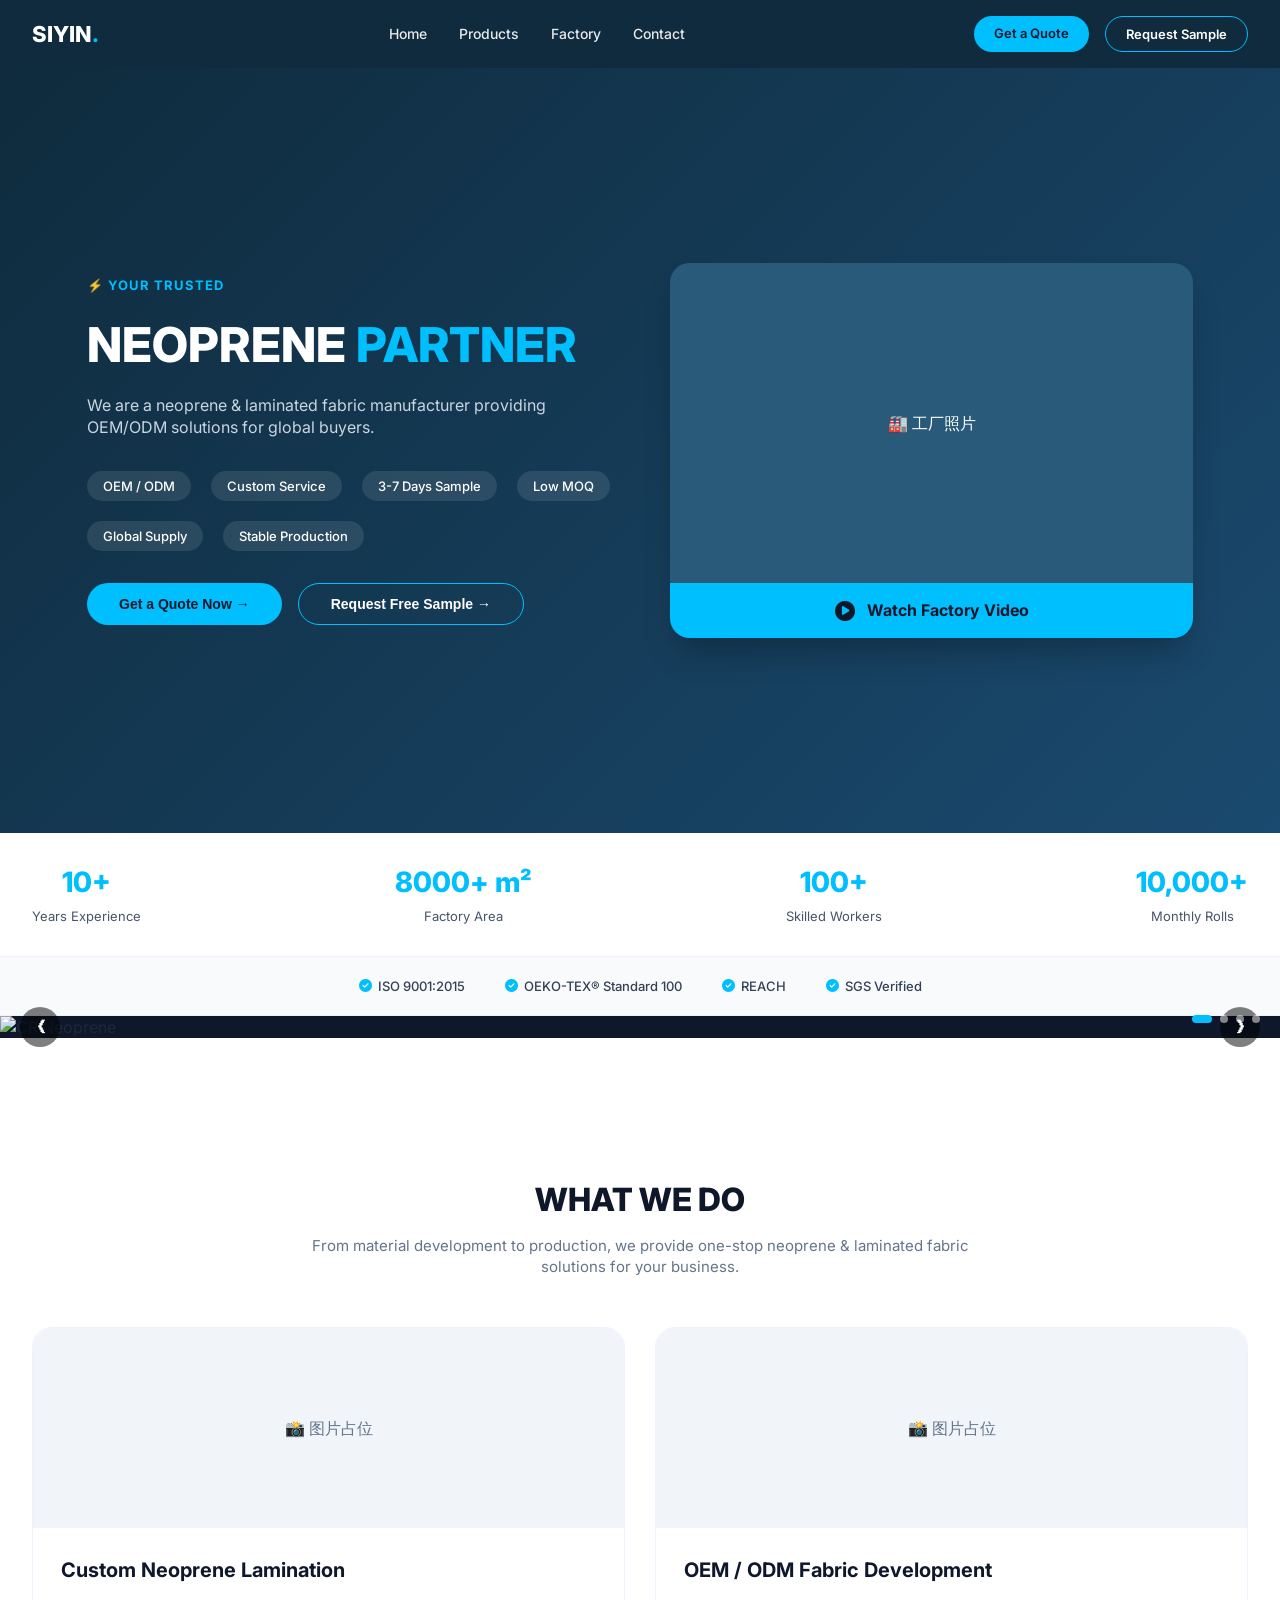
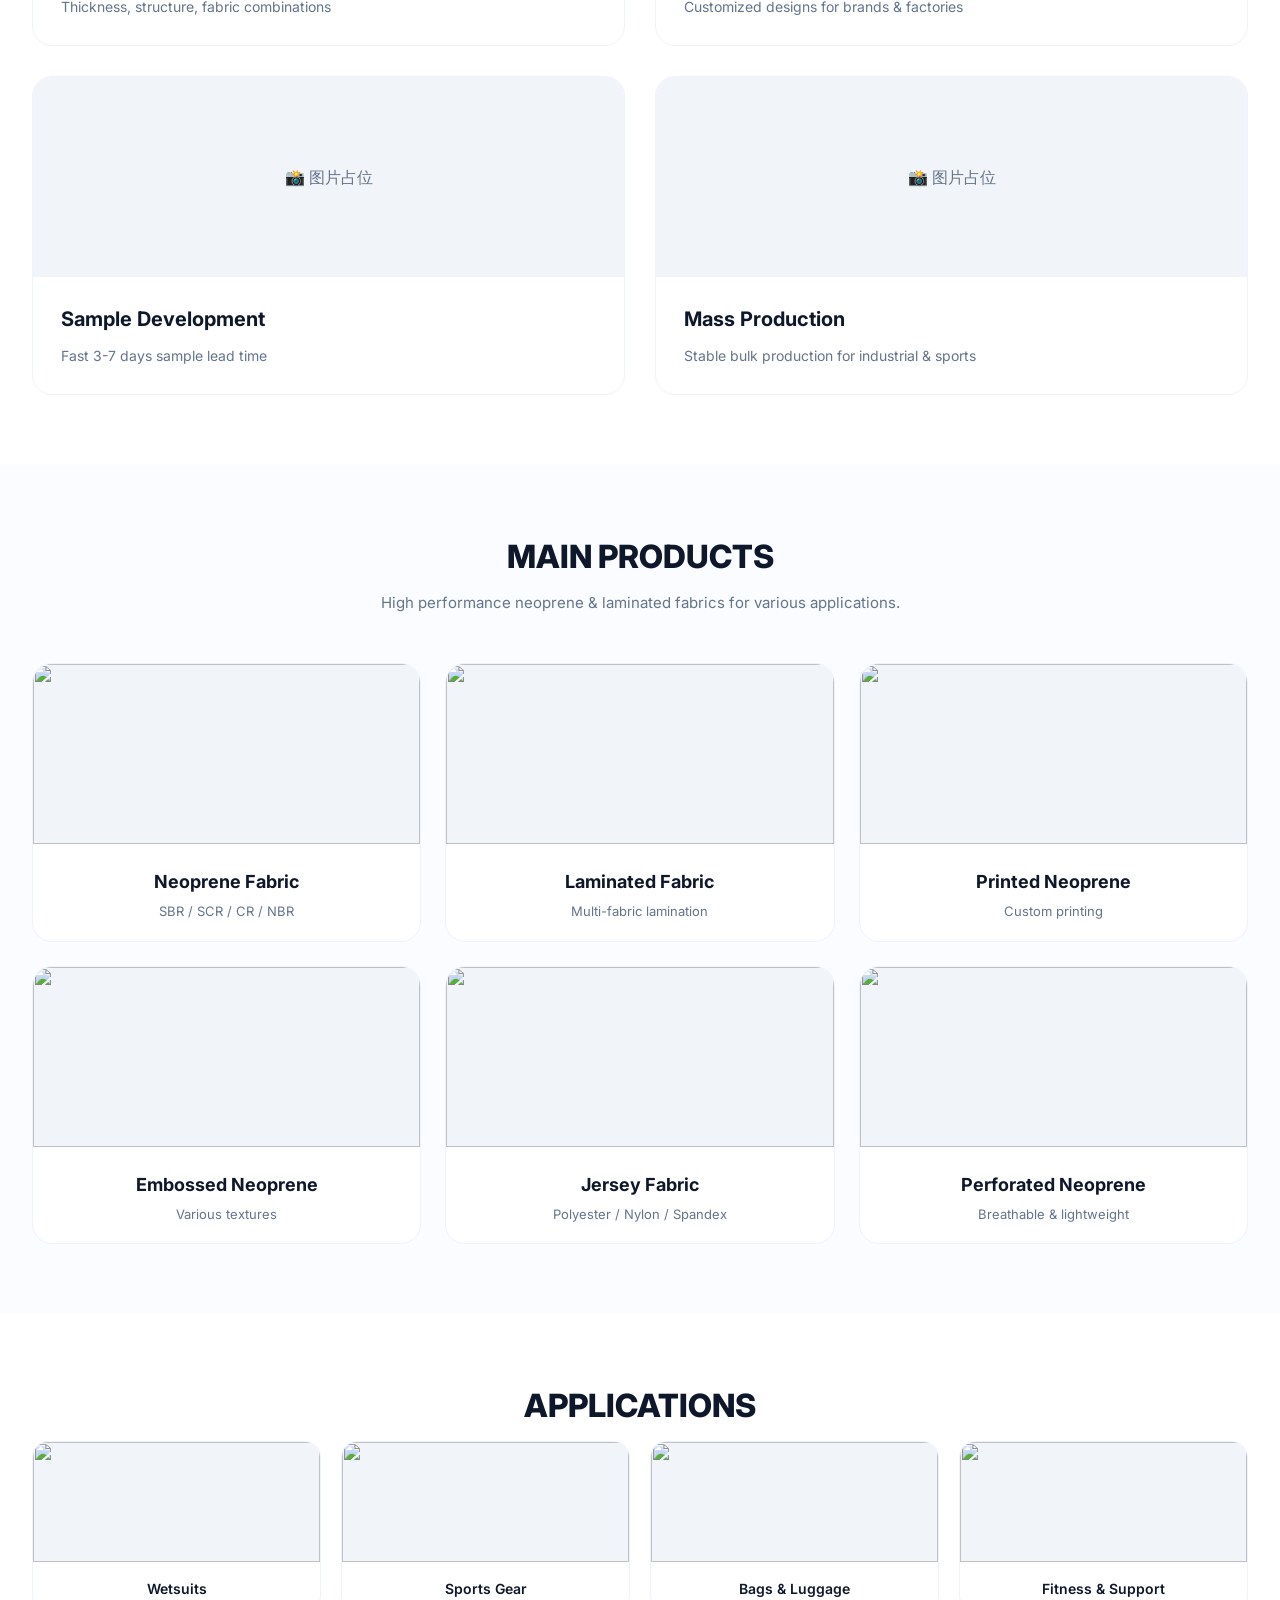
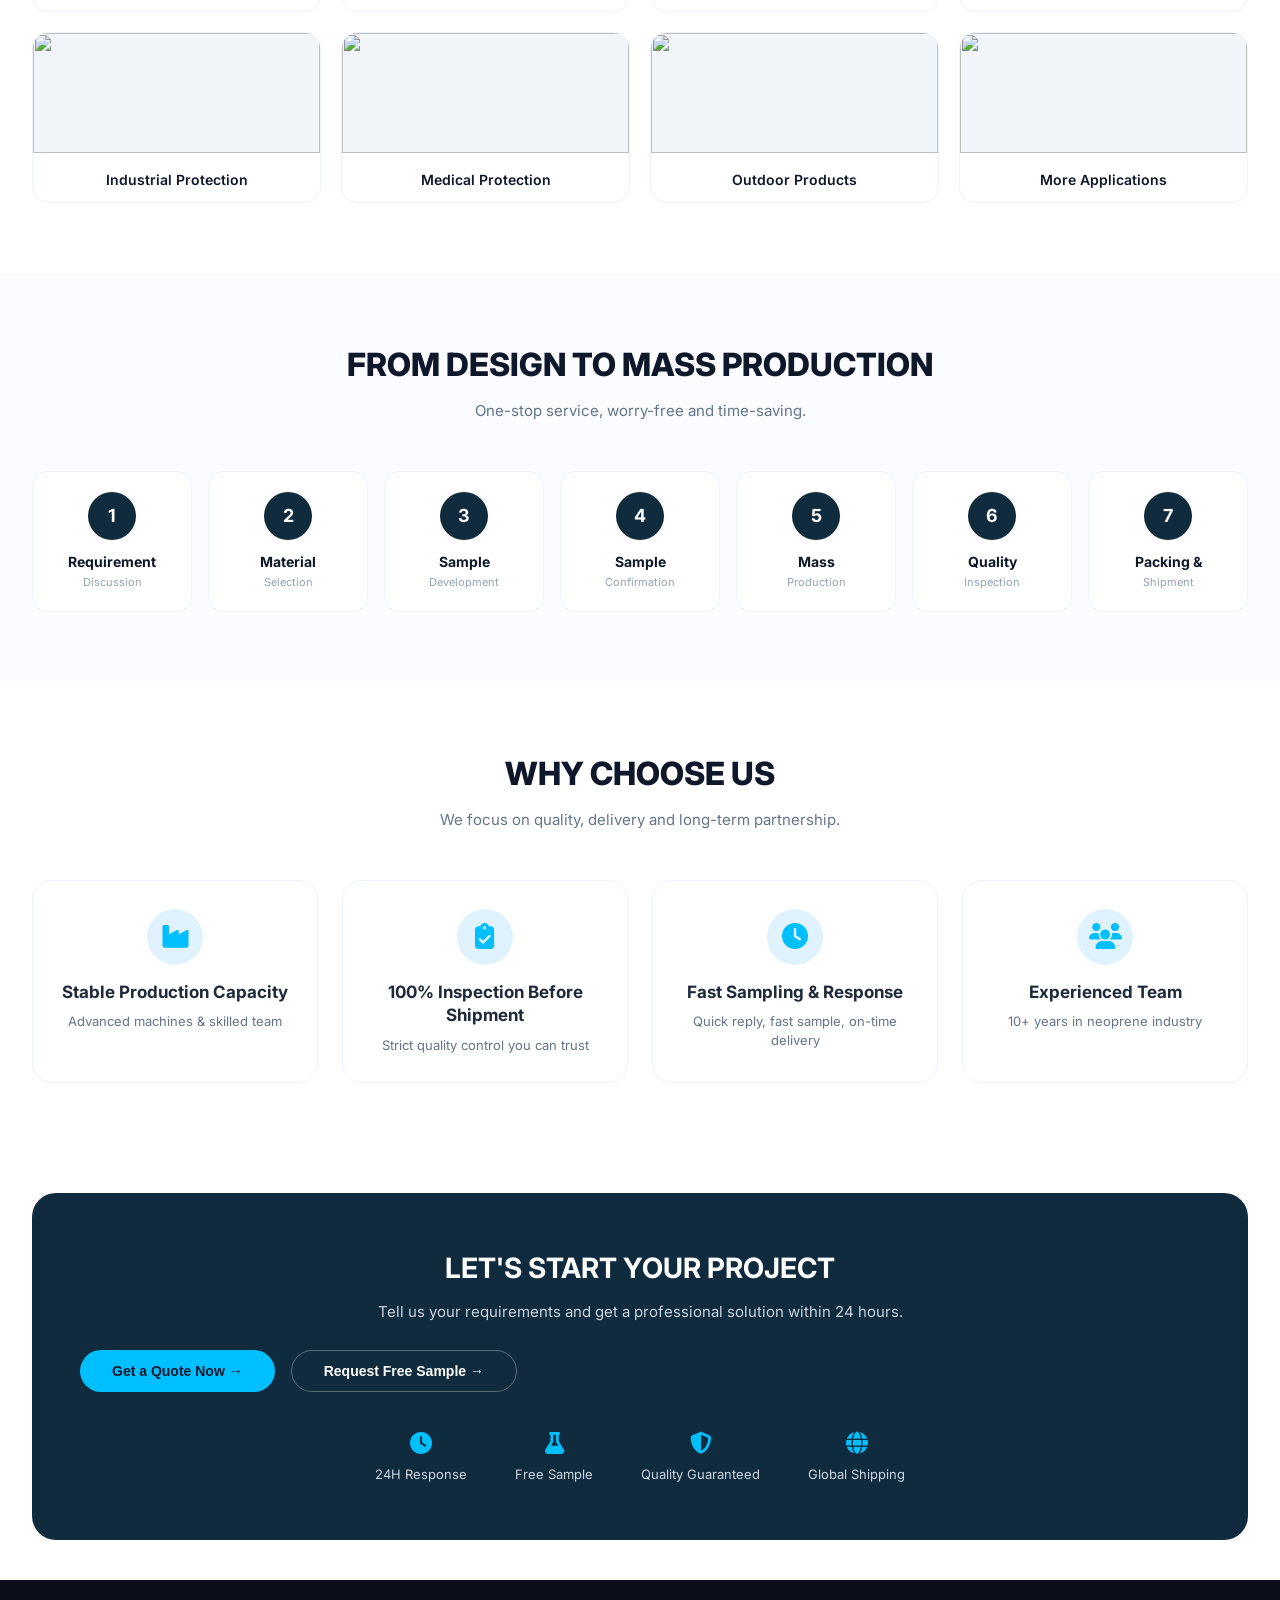
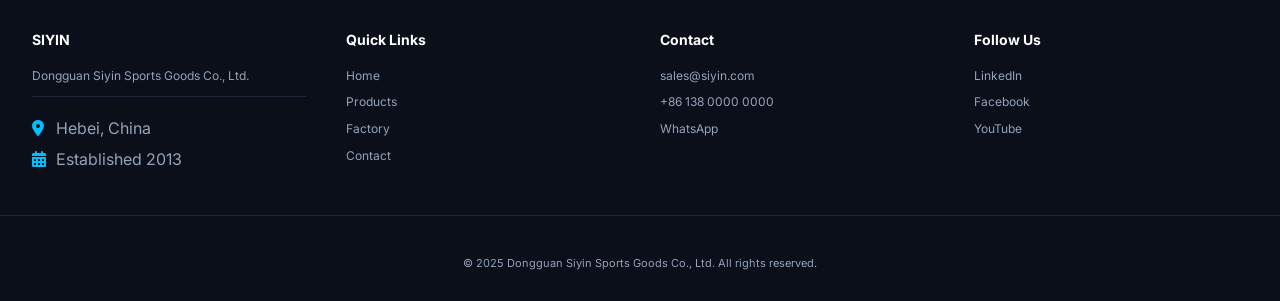
==== index.html @ e7774239 "Update hero section layout and implement carousel Refactor hero section and add carousel functionali" ====
<!DOCTYPE html>
<html lang="zh-CN">
<head>
<meta charset="UTF-8">
<meta name="viewport" content="width=device-width, initial-scale=1.0, user-scalable=yes">
<title>Siyin | Neoprene & Laminated Fabric Manufacturer</title>
<link href="https://fonts.googleapis.com/css2?family=Inter:wght@400;500;600;700;800&display=swap" rel="stylesheet">
<link rel="stylesheet" href="https://cdnjs.cloudflare.com/ajax/libs/font-awesome/6.5.1/css/all.min.css">
<style>
*{margin:0;padding:0;box-sizing:border-box}
body{font-family:'Inter',sans-serif;background:#ffffff;color:#1e293b;line-height:1.4}
.container{max-width:1280px;margin:0 auto;padding:0 32px}

/* 导航栏 */
.nav{background:#0f2b3d;padding:16px 0;position:sticky;top:0;z-index:100}
.nav .container{display:flex;justify-content:space-between;align-items:center;flex-wrap:wrap}
.nav .logo{font-size:22px;font-weight:800;color:#fff}
.nav .logo span{color:#00bfff}
.nav-links{display:flex;gap:32px}
.nav-links a{color:#fff;text-decoration:none;font-size:14px;font-weight:500;opacity:0.9}
.nav-links a:hover{opacity:1;color:#00bfff}
.nav-buttons{display:flex;gap:16px}
.nav-quote,.nav-sample{font-size:13px;font-weight:600;text-decoration:none;padding:8px 20px;border-radius:30px}
.nav-quote{background:#00bfff;color:#0f172a}
.nav-sample{border:1px solid #00bfff;color:#fff}

/* HERO */
.hero{background:linear-gradient(135deg,#0f2b3d 0%,#1a4a6f 100%);padding:80px 0;min-height:85vh;display:flex;align-items:center}
.hero .hero-container{display:flex;justify-content:space-between;align-items:center;gap:60px;flex-wrap:wrap}
.hero-left{flex:1}
.hero-right{flex:1}
.hero-badge{font-size:13px;font-weight:700;color:#00bfff;letter-spacing:1px;margin-bottom:16px}
.hero-left h1{font-size:48px;font-weight:800;color:#fff;margin-bottom:16px}
.hero-left h1 span{color:#00bfff}
.hero-desc{font-size:16px;color:#cbd5e1;margin-bottom:32px}
.hero-tags{display:flex;gap:20px;flex-wrap:wrap;margin-bottom:32px}
.hero-tag{background:rgba(255,255,255,0.1);padding:6px 16px;border-radius:30px;font-size:13px;font-weight:500;color:#fff}
.btn-group{display:flex;gap:16px}
.btn{padding:12px 32px;border-radius:40px;font-weight:700;font-size:14px;cursor:pointer;border:none}
.btn-primary{background:#00bfff;color:#0f172a}
.btn-outline{background:transparent;border:1px solid #00bfff;color:#fff}

/* 工厂照片卡片 */
.factory-card{background:#1e4a6f;border-radius:20px;overflow:hidden;box-shadow:0 20px 35px -10px rgba(0,0,0,0.3)}
.factory-img{width:100%;height:320px;object-fit:cover;background:#2a5a7a;display:flex;align-items:center;justify-content:center;color:#fff}
.video-btn{display:flex;align-items:center;justify-content:center;gap:12px;padding:16px;background:#00bfff;color:#0f172a;text-decoration:none;font-weight:700;transition:all 0.3s}
.video-btn:hover{background:#0099cc}
.video-btn i{font-size:20px}

/* 统计数据 */
.stats-bar{background:#fff;padding:30px 0;border-bottom:1px solid #eef2ff}
.stats-grid{display:flex;justify-content:space-between;gap:30px;flex-wrap:wrap;text-align:center}
.stat-number{font-size:28px;font-weight:800;color:#00bfff}
.stat-label{font-size:13px;color:#475569;margin-top:5px}

/* 认证栏 */
.cert-bar{background:#f8fafc;padding:20px 0;border-bottom:1px solid #eef2ff}
.cert-grid{display:flex;justify-content:center;gap:40px;flex-wrap:wrap}
.cert-item{display:flex;align-items:center;gap:6px;font-size:13px;font-weight:500;color:#334155}
.cert-item i{color:#00bfff}

/* 产品轮播 */
.carousel-section{padding:0 0 70px 0}
.carousel-wrapper{position:relative;max-width:100%;margin:0 auto;background:#0f172a}
.carousel-container{overflow-x:auto;scroll-snap-type:x mandatory;display:flex;gap:0;scroll-behavior:smooth}
.carousel-container::-webkit-scrollbar{display:none}
.carousel-slide{flex:0 0 100%;scroll-snap-align:start;position:relative}
.carousel-slide img{width:100%;height:500px;object-fit:cover}
.carousel-prev,.carousel-next{position:absolute;top:50%;transform:translateY(-50%);background:rgba(0,0,0,0.5);color:white;border:none;width:40px;height:40px;border-radius:50%;cursor:pointer;font-size:18px;transition:all 0.3s;z-index:10}
.carousel-prev{left:20px}
.carousel-next{right:20px}
.carousel-prev:hover,.carousel-next:hover{background:#00bfff;color:#0f172a}
.carousel-dots{position:absolute;bottom:15px;right:20px;display:flex;gap:8px;z-index:10}
.dot{width:8px;height:8px;border-radius:50%;background:rgba(255,255,255,0.5);cursor:pointer}
.dot.active{background:#00bfff;width:20px;border-radius:10px}

/* 通用 */
.section{padding:70px 0}
.section-title{font-size:32px;font-weight:800;text-align:center;color:#0f172a;margin-bottom:12px}
.section-subtitle{text-align:center;color:#64748b;font-size:15px;max-width:700px;margin:0 auto 50px}

/* WHAT WE DO */
.what-grid{display:grid;grid-template-columns:repeat(2,1fr);gap:30px}
.what-card{background:#ffffff;border-radius:20px;border:1px solid #eef2ff;overflow:hidden;transition:all 0.3s}
.what-card:hover{transform:translateY(-4px);border-color:#00bfff}
.what-img{width:100%;height:200px;object-fit:cover;background:#f1f5f9;display:flex;align-items:center;justify-content:center;color:#64748b}
.what-content{padding:28px}
.what-card h3{font-size:20px;font-weight:700;margin-bottom:12px;color:#0f172a}
.what-card p{font-size:14px;color:#64748b;line-height:1.5}

/* MAIN PRODUCTS */
.products-grid{display:grid;grid-template-columns:repeat(3,1fr);gap:24px}
.product-card{background:#ffffff;border-radius:20px;border:1px solid #eef2ff;overflow:hidden;transition:all 0.3s}
.product-card:hover{transform:translateY(-4px);border-color:#00bfff}
.product-card img{width:100%;height:180px;object-fit:cover;background:#f1f5f9}
.product-info{padding:20px;text-align:center}
.product-info h4{font-size:18px;font-weight:700;margin-bottom:8px;color:#0f172a}
.product-info p{font-size:13px;color:#64748b}

/* APPLICATIONS */
.apps-grid{display:grid;grid-template-columns:repeat(4,1fr);gap:20px}
.app-card{background:#ffffff;border-radius:16px;border:1px solid #eef2ff;overflow:hidden;text-align:center;transition:all 0.3s}
.app-card:hover{transform:translateY(-4px);border-color:#00bfff}
.app-card img{width:100%;height:120px;object-fit:cover;background:#f1f5f9}
.app-card h4{font-size:14px;font-weight:600;padding:12px;color:#0f172a}

/* 生产流程 */
.process-steps{display:flex;justify-content:space-between;gap:16px;flex-wrap:wrap}
.process-step{flex:1;text-align:center;min-width:100px;background:#ffffff;padding:20px 12px;border-radius:16px;border:1px solid #eef2ff}
.step-number{width:48px;height:48px;background:#0f2b3d;color:white;border-radius:50%;display:flex;align-items:center;justify-content:center;font-weight:700;font-size:18px;margin:0 auto 12px}
.process-step:hover .step-number{background:#00bfff}
.process-step h4{font-size:14px;font-weight:700;color:#0f172a;margin-bottom:4px}
.process-step p{font-size:11px;color:#94a3b8}

/* Why Choose Us */
.why-grid{display:grid;grid-template-columns:repeat(4,1fr);gap:24px}
.why-card{background:#ffffff;border-radius:20px;border:1px solid #eef2ff;padding:28px 20px;text-align:center;transition:all 0.3s}
.why-card:hover{transform:translateY(-4px);border-color:#00bfff}
.why-icon{width:56px;height:56px;background:#e0f2fe;border-radius:50%;display:flex;align-items:center;justify-content:center;margin:0 auto 16px}
.why-icon i{font-size:26px;color:#00bfff}
.why-card h3{font-size:17px;font-weight:700;margin-bottom:8px}
.why-card p{font-size:13px;color:#64748b}

/* CTA */
.cta-box{background:#0f2b3d;color:white;padding:56px 48px;text-align:center;border-radius:24px;margin:40px auto}
.cta-box h2{font-size:28px;font-weight:700;margin-bottom:12px}
.cta-box p{color:#cbd5e1;font-size:15px;margin-bottom:28px}
.cta-features{display:flex;justify-content:center;gap:48px;flex-wrap:wrap;margin-top:40px}
.cta-feature{text-align:center}
.cta-feature i{font-size:22px;color:#00bfff;margin-bottom:8px;display:block}
.cta-feature span{font-size:13px;color:#cbd5e1}

/* Footer */
.footer{background:#0a0f1a;color:#94a3b8;padding:50px 0 30px;margin-top:40px}
.footer-grid{display:grid;grid-template-columns:repeat(4,1fr);gap:40px}
.footer-col h4{color:white;font-size:14px;font-weight:700;margin-bottom:18px}
.footer-col p,.footer-col a{display:block;color:#94a3b8;text-decoration:none;font-size:12px;margin-bottom:10px}
.footer-col a:hover{color:#00bfff}
.footer-info{margin-top:12px;padding-top:12px;border-top:1px solid #1e293b}
.footer-info div{margin-top:8px}
.footer-info i{color:#00bfff;width:20px}
.footer-bottom{text-align:center;padding-top:40px;margin-top:40px;border-top:1px solid #1e293b;font-size:11px}

@media(max-width:1024px){
.hero .hero-container{flex-direction:column;text-align:center}
.hero-left{text-align:center}
.hero-tags{justify-content:center}
.btn-group{justify-content:center}
.what-grid{grid-template-columns:1fr}
.products-grid,.apps-grid,.why-grid{grid-template-columns:repeat(2,1fr)}
.carousel-slide img{height:350px}
}
@media(max-width:768px){
.nav .container{flex-direction:column;gap:12px}
.nav-links{flex-wrap:wrap;justify-content:center;gap:20px}
.hero-left h1{font-size:32px}
.products-grid,.apps-grid,.why-grid{grid-template-columns:1fr}
.stats-grid{flex-direction:column;align-items:center;gap:20px}
.hero-tags{flex-direction:column;align-items:center}
.btn-group{flex-direction:column;align-items:center}
.process-steps{flex-direction:column;align-items:center}
.carousel-slide img{height:250px}
.cta-box{padding:35px 20px}
.cta-box h2{font-size:24px}
.footer-grid{grid-template-columns:1fr;text-align:center}
}
</style>
</head>
<body>

<!-- 导航栏 -->
<div class="nav"><div class="container">
    <div class="logo">SIYIN<span>.</span></div>
    <div class="nav-links">
        <a href="index.html">Home</a>
        <a href="products.html">Products</a>
        <a href="factory.html">Factory</a>
        <a href="contact.html">Contact</a>
    </div>
    <div class="nav-buttons">
        <a href="contact.html" class="nav-quote">Get a Quote</a>
        <a href="contact.html" class="nav-sample">Request Sample</a>
    </div>
</div></div>

<!-- HERO -->
<div class="hero"><div class="container hero-container">
    <div class="hero-left">
        <div class="hero-badge">⚡ YOUR TRUSTED</div>
        <h1>NEOPRENE <span>PARTNER</span></h1>
        <p class="hero-desc">We are a neoprene & laminated fabric manufacturer providing OEM/ODM solutions for global buyers.</p>
        <div class="hero-tags">
            <span class="hero-tag">OEM / ODM</span>
            <span class="hero-tag">Custom Service</span>
            <span class="hero-tag">3-7 Days Sample</span>
            <span class="hero-tag">Low MOQ</span>
            <span class="hero-tag">Global Supply</span>
            <span class="hero-tag">Stable Production</span>
        </div>
        <div class="btn-group">
            <button class="btn btn-primary" onclick="location.href='contact.html'">Get a Quote Now →</button>
            <button class="btn btn-outline" onclick="location.href='contact.html'">Request Free Sample →</button>
        </div>
    </div>
    <div class="hero-right">
        <div class="factory-card">
            <div class="factory-img" style="display:flex;align-items:center;justify-content:center;">🏭 工厂照片</div>
            <a href="#" class="video-btn" onclick="alert('播放工厂视频 - 请替换为您的视频链接'); return false;">
                <i class="fas fa-play-circle"></i> Watch Factory Video
            </a>
        </div>
    </div>
</div></div>

<!-- 统计数据 -->
<div class="stats-bar"><div class="container stats-grid">
    <div><div class="stat-number">10+</div><div class="stat-label">Years Experience</div></div>
    <div><div class="stat-number">8000+ m²</div><div class="stat-label">Factory Area</div></div>
    <div><div class="stat-number">100+</div><div class="stat-label">Skilled Workers</div></div>
    <div><div class="stat-number">10,000+</div><div class="stat-label">Monthly Rolls</div></div>
</div></div>

<!-- 认证栏 -->
<div class="cert-bar"><div class="container cert-grid">
    <div class="cert-item"><i class="fas fa-check-circle"></i> ISO 9001:2015</div>
    <div class="cert-item"><i class="fas fa-check-circle"></i> OEKO-TEX® Standard 100</div>
    <div class="cert-item"><i class="fas fa-check-circle"></i> REACH</div>
    <div class="cert-item"><i class="fas fa-check-circle"></i> SGS Verified</div>
</div></div>

<!-- 产品轮播 -->
<div class="carousel-section">
    <div class="carousel-wrapper">
        <button class="carousel-prev" id="carouselPrev">❮</button>
        <div class="carousel-container" id="carouselContainer">
            <div class="carousel-slide"><img src="https://placehold.co/1600x500/1e4a6f/white?text=CR+Neoprene+Sheet" alt="CR Neoprene"></div>
            <div class="carousel-slide"><img src="https://placehold.co/1600x500/2a5a7a/white?text=Laminated+Fabric" alt="Laminated Fabric"></div>
            <div class="carousel-slide"><img src="https://placehold.co/1600x500/1e4a6f/white?text=Embossed+Neoprene" alt="Embossed Neoprene"></div>
            <div class="carousel-slide"><img src="https://placehold.co/1600x500/2a5a7a/white?text=Printed+Neoprene" alt="Printed Neoprene"></div>
        </div>
        <button class="carousel-next" id="carouselNext">❯</button>
        <div class="carousel-dots" id="carouselDots"></div>
    </div>
</div>

<!-- WHAT WE DO -->
<div class="section"><div class="container">
    <h2 class="section-title">WHAT WE DO</h2>
    <p class="section-subtitle">From material development to production, we provide one-stop neoprene & laminated fabric solutions for your business.</p>
    <div class="what-grid">
        <div class="what-card"><div class="what-img" style="display:flex;align-items:center;justify-content:center;">📸 图片占位</div><div class="what-content"><h3>Custom Neoprene Lamination</h3><p>Thickness, structure, fabric combinations</p></div></div>
        <div class="what-card"><div class="what-img" style="display:flex;align-items:center;justify-content:center;">📸 图片占位</div><div class="what-content"><h3>OEM / ODM Fabric Development</h3><p>Customized designs for brands & factories</p></div></div>
        <div class="what-card"><div class="what-img" style="display:flex;align-items:center;justify-content:center;">📸 图片占位</div><div class="what-content"><h3>Sample Development</h3><p>Fast 3-7 days sample lead time</p></div></div>
        <div class="what-card"><div class="what-img" style="display:flex;align-items:center;justify-content:center;">📸 图片占位</div><div class="what-content"><h3>Mass Production</h3><p>Stable bulk production for industrial & sports</p></div></div>
    </div>
</div></div>

<!-- MAIN PRODUCTS -->
<div class="section" style="background:#fafcff"><div class="container">
    <h2 class="section-title">MAIN PRODUCTS</h2>
    <p class="section-subtitle">High performance neoprene & laminated fabrics for various applications.</p>
    <div class="products-grid">
        <div class="product-card"><img src="https://placehold.co/400x180/0f2b3d/white?text=Neoprene+Fabric"><div class="product-info"><h4>Neoprene Fabric</h4><p>SBR / SCR / CR / NBR</p></div></div>
        <div class="product-card"><img src="https://placehold.co/400x180/0f2b3d/white?text=Laminated+Fabric"><div class="product-info"><h4>Laminated Fabric</h4><p>Multi-fabric lamination</p></div></div>
        <div class="product-card"><img src="https://placehold.co/400x180/0f2b3d/white?text=Printed+Neoprene"><div class="product-info"><h4>Printed Neoprene</h4><p>Custom printing</p></div></div>
        <div class="product-card"><img src="https://placehold.co/400x180/0f2b3d/white?text=Embossed+Neoprene"><div class="product-info"><h4>Embossed Neoprene</h4><p>Various textures</p></div></div>
        <div class="product-card"><img src="https://placehold.co/400x180/0f2b3d/white?text=Jersey+Fabric"><div class="product-info"><h4>Jersey Fabric</h4><p>Polyester / Nylon / Spandex</p></div></div>
        <div class="product-card"><img src="https://placehold.co/400x180/0f2b3d/white?text=Perforated+Neoprene"><div class="product-info"><h4>Perforated Neoprene</h4><p>Breathable & lightweight</p></div></div>
    </div>
</div></div>

<!-- APPLICATIONS -->
<div class="section"><div class="container">
    <h2 class="section-title">APPLICATIONS</h2>
    <div class="apps-grid">
        <div class="app-card"><img src="https://placehold.co/200x120/0f2b3d/white?text=Wetsuits"><h4>Wetsuits</h4></div>
        <div class="app-card"><img src="https://placehold.co/200x120/0f2b3d/white?text=Sports+Gear"><h4>Sports Gear</h4></div>
        <div class="app-card"><img src="https://placehold.co/200x120/0f2b3d/white?text=Bags"><h4>Bags & Luggage</h4></div>
        <div class="app-card"><img src="https://placehold.co/200x120/0f2b3d/white?text=Fitness"><h4>Fitness & Support</h4></div>
        <div class="app-card"><img src="https://placehold.co/200x120/0f2b3d/white?text=Industrial"><h4>Industrial Protection</h4></div>
        <div class="app-card"><img src="https://placehold.co/200x120/0f2b3d/white?text=Medical"><h4>Medical Protection</h4></div>
        <div class="app-card"><img src="https://placehold.co/200x120/0f2b3d/white?text=Outdoor"><h4>Outdoor Products</h4></div>
        <div class="app-card"><img src="https://placehold.co/200x120/0f2b3d/white?text=More"><h4>More Applications</h4></div>
    </div>
</div></div>

<!-- FROM DESIGN TO MASS PRODUCTION -->
<div class="section" style="background:#fafcff"><div class="container">
    <h2 class="section-title">FROM DESIGN TO MASS PRODUCTION</h2>
    <p class="section-subtitle">One-stop service, worry-free and time-saving.</p>
    <div class="process-steps">
        <div class="process-step"><div class="step-number">1</div><h4>Requirement</h4><p>Discussion</p></div>
        <div class="process-step"><div class="step-number">2</div><h4>Material</h4><p>Selection</p></div>
        <div class="process-step"><div class="step-number">3</div><h4>Sample</h4><p>Development</p></div>
        <div class="process-step"><div class="step-number">4</div><h4>Sample</h4><p>Confirmation</p></div>
        <div class="process-step"><div class="step-number">5</div><h4>Mass</h4><p>Production</p></div>
        <div class="process-step"><div class="step-number">6</div><h4>Quality</h4><p>Inspection</p></div>
        <div class="process-step"><div class="step-number">7</div><h4>Packing &</h4><p>Shipment</p></div>
    </div>
</div></div>

<!-- WHY CHOOSE US -->
<div class="section"><div class="container">
    <h2 class="section-title">WHY CHOOSE US</h2>
    <p class="section-subtitle">We focus on quality, delivery and long-term partnership.</p>
    <div class="why-grid">
        <div class="why-card"><div class="why-icon"><i class="fas fa-industry"></i></div><h3>Stable Production Capacity</h3><p>Advanced machines & skilled team</p></div>
        <div class="why-card"><div class="why-icon"><i class="fas fa-clipboard-check"></i></div><h3>100% Inspection Before Shipment</h3><p>Strict quality control you can trust</p></div>
        <div class="why-card"><div class="why-icon"><i class="fas fa-clock"></i></div><h3>Fast Sampling & Response</h3><p>Quick reply, fast sample, on-time delivery</p></div>
        <div class="why-card"><div class="why-icon"><i class="fas fa-users"></i></div><h3>Experienced Team</h3><p>10+ years in neoprene industry</p></div>
    </div>
</div></div>

<!-- CTA -->
<div class="container"><div class="cta-box">
    <h2>LET'S START YOUR PROJECT</h2>
    <p>Tell us your requirements and get a professional solution within 24 hours.</p>
    <div class="btn-group">
        <button class="btn btn-primary" onclick="location.href='contact.html'">Get a Quote Now →</button>
        <button class="btn btn-outline" style="border-color:rgba(255,255,255,0.3);color:#fff" onclick="location.href='contact.html'">Request Free Sample →</button>
    </div>
    <div class="cta-features">
        <div class="cta-feature"><i class="fas fa-clock"></i><span>24H Response</span></div>
        <div class="cta-feature"><i class="fas fa-flask"></i><span>Free Sample</span></div>
        <div class="cta-feature"><i class="fas fa-shield-alt"></i><span>Quality Guaranteed</span></div>
        <div class="cta-feature"><i class="fas fa-globe"></i><span>Global Shipping</span></div>
    </div>
</div></div>

<!-- FOOTER -->
<footer class="footer"><div class="container footer-grid">
    <div class="footer-col"><h4>SIYIN</h4><p>Dongguan Siyin Sports Goods Co., Ltd.</p><div class="footer-info"><div><i class="fas fa-map-marker-alt"></i> Hebei, China</div><div><i class="fas fa-calendar-alt"></i> Established 2013</div></div></div>
    <div class="footer-col"><h4>Quick Links</h4><a href="index.html">Home</a><a href="products.html">Products</a><a href="factory.html">Factory</a><a href="contact.html">Contact</a></div>
    <div class="footer-col"><h4>Contact</h4><a href="mailto:sales@siyin.com">sales@siyin.com</a><a href="tel:+8613800000000">+86 138 0000 0000</a><a href="#">WhatsApp</a></div>
    <div class="footer-col"><h4>Follow Us</h4><a href="#">LinkedIn</a><a href="#">Facebook</a><a href="#">YouTube</a></div>
</div>
<div class="footer-bottom"><div class="container"><p>© 2025 Dongguan Siyin Sports Goods Co., Ltd. All rights reserved.</p></div></div>
</footer>

<script>
// 轮播功能
let currentSlide = 0;
const container = document.getElementById("carouselContainer");
const slides = container ? container.children : [];
const totalSlides = slides.length;
const dotsContainer = document.getElementById("carouselDots");

function updateDots() {
    if (!dotsContainer) return;
    dotsContainer.innerHTML = '';
    for (let i = 0; i < totalSlides; i++) {
        const dot = document.createElement('div');
        dot.className = 'dot' + (i === currentSlide ? ' active' : '');
        dot.onclick = () => {
            currentSlide = i;
            updateCarousel();
        };
        dotsContainer.appendChild(dot);
    }
}

function updateCarousel() {
    if (!container) return;
    container.scrollTo({ left: currentSlide * container.clientWidth, behavior: 'smooth' });
    document.querySelectorAll('.dot').forEach((dot, idx) => {
        dot.classList.toggle('active', idx === currentSlide);
    });
}

if (container) {
    container.addEventListener('scroll', () => {
        const newIndex = Math.round(container.scrollLeft / container.clientWidth);
        if (newIndex !== currentSlide && !isNaN(newIndex)) {
            currentSlide = newIndex;
            document.querySelectorAll('.dot').forEach((dot, idx) => {
                dot.classList.toggle('active', idx === currentSlide);
            });
        }
    });
    updateDots();
}

document.getElementById("carouselPrev")?.addEventListener('click', () => {
    if (currentSlide > 0) { currentSlide--; updateCarousel(); }
});
document.getElementById("carouselNext")?.addEventListener('click', () => {
    if (currentSlide < totalSlides - 1) { currentSlide++; updateCarousel(); }
});
</script>
</body>
</html>
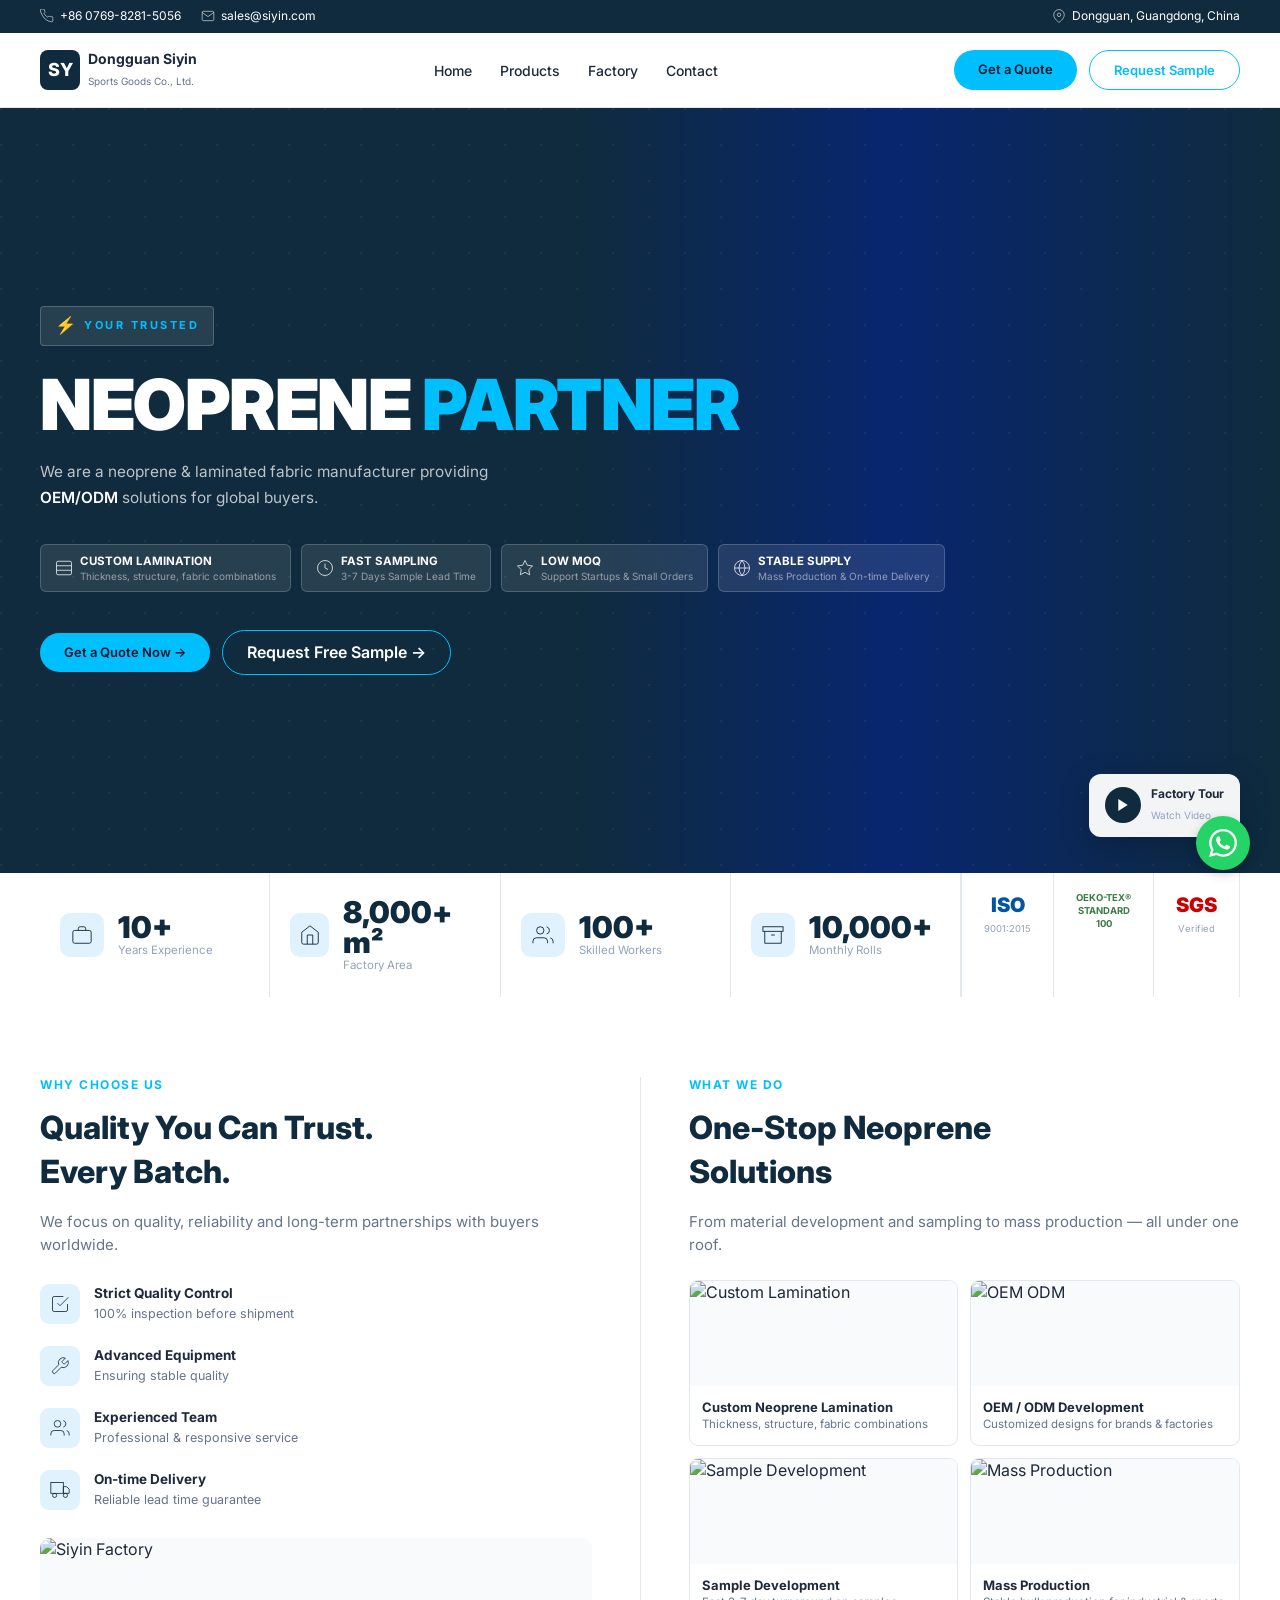
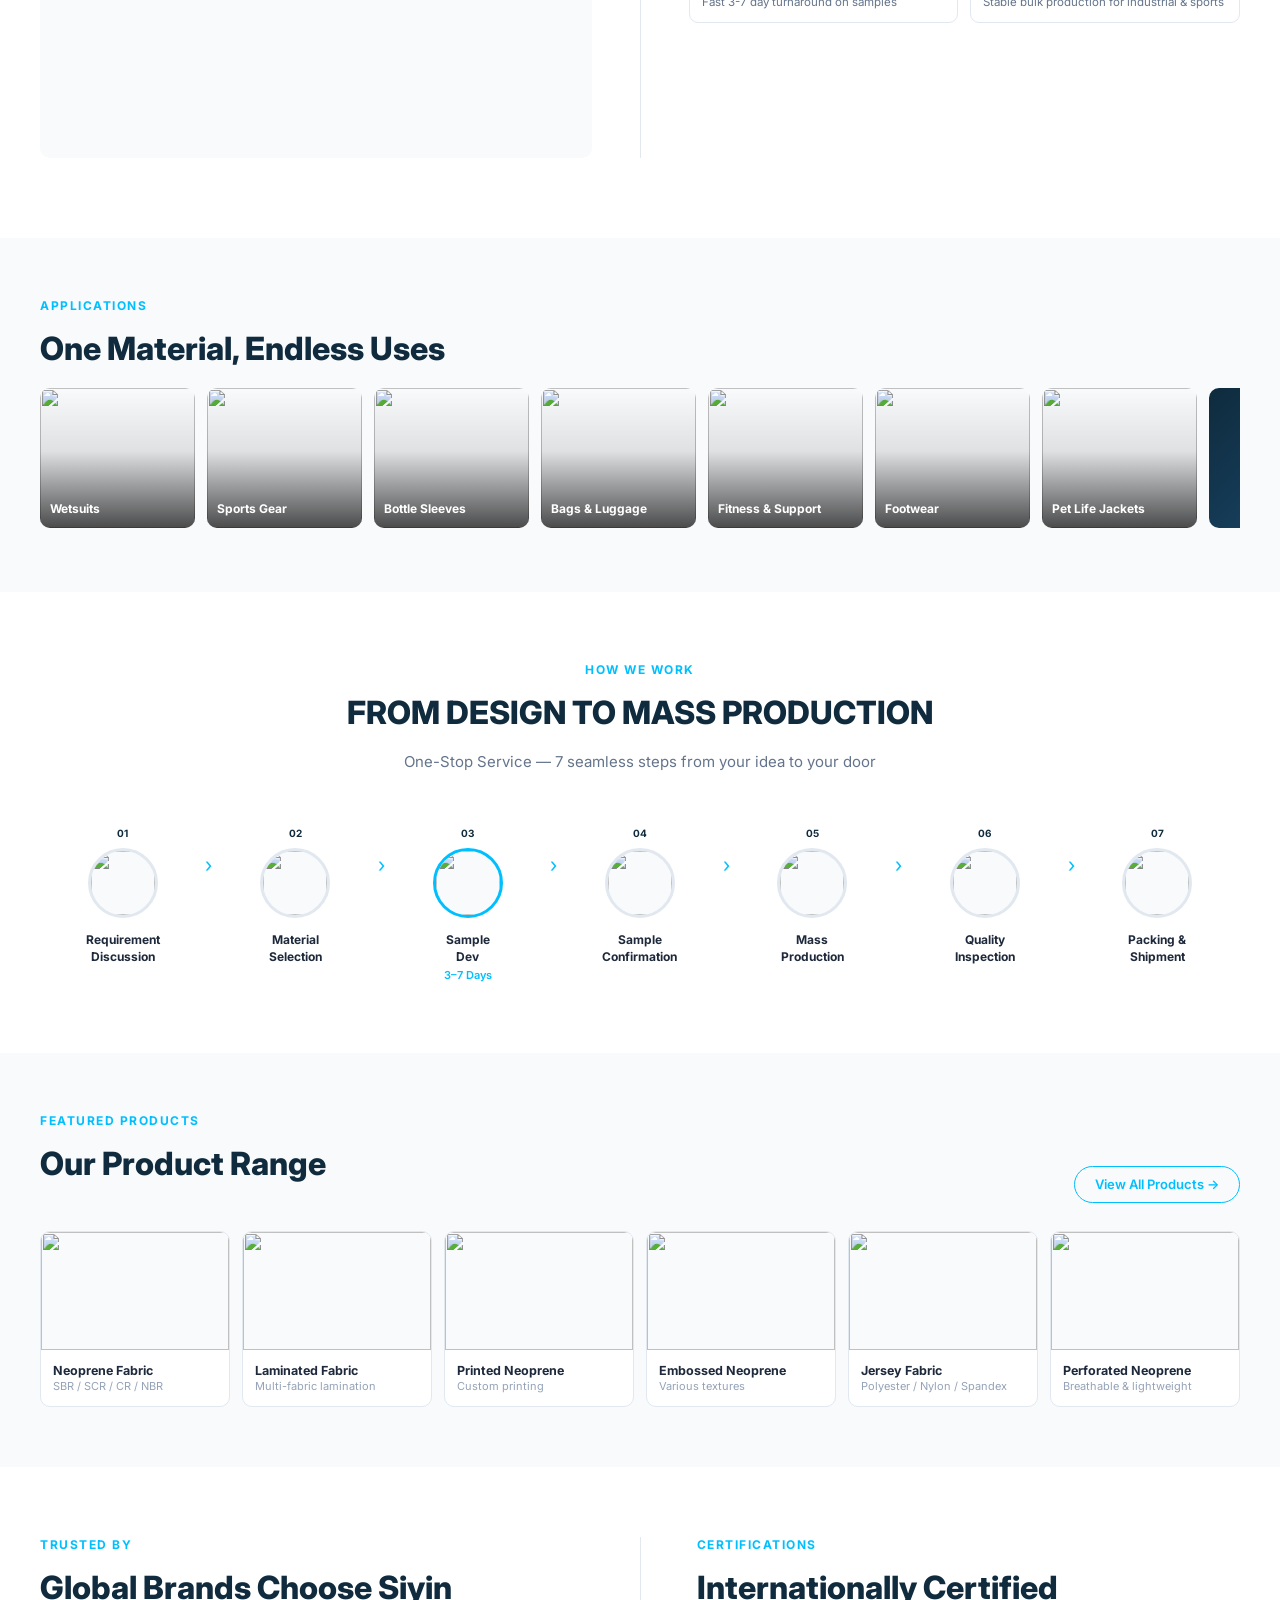
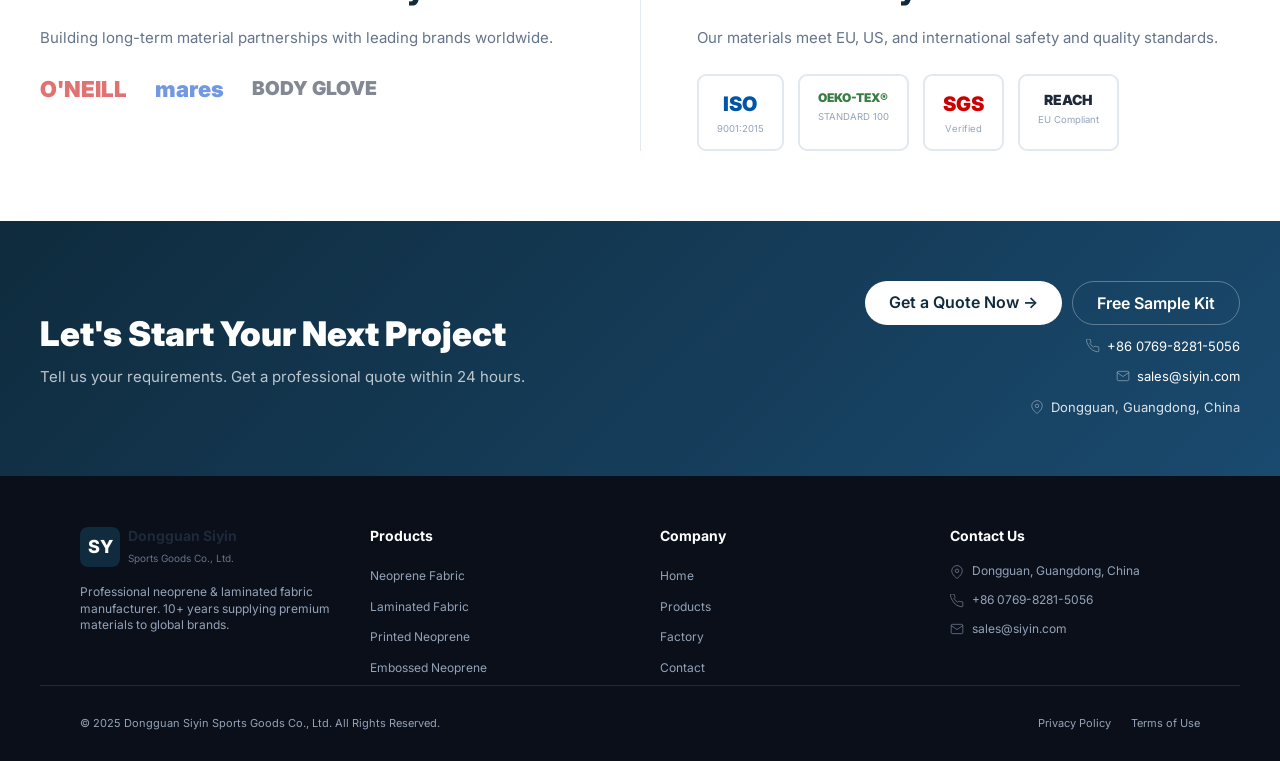
==== commit 72dea0f6: "Update fmt.Println message from 'Hello' to 'Goodbye'" ====
--- a/index.html
+++ b/index.html
@@ -2,390 +2,486 @@
 <html lang="zh-CN">
 <head>
 <meta charset="UTF-8">
-<meta name="viewport" content="width=device-width, initial-scale=1.0, user-scalable=yes">
-<title>Siyin | Neoprene & Laminated Fabric Manufacturer</title>
+<meta name="viewport" content="width=device-width,initial-scale=1">
+<title>Dongguan Siyin Sports Goods – Neoprene & Laminated Fabric Manufacturer | OEM/ODM</title>
+<meta name="description" content="Professional neoprene and laminated fabric manufacturer in Dongguan, China. CR/SBR/SCR neoprene sheets, custom fabric lamination, OEM/ODM for wetsuits, bottle sleeves, sports supports. Fast 3-7 day sampling.">
 <link href="https://fonts.googleapis.com/css2?family=Inter:wght@400;500;600;700;800&display=swap" rel="stylesheet">
 <link rel="stylesheet" href="https://cdnjs.cloudflare.com/ajax/libs/font-awesome/6.5.1/css/all.min.css">
 <style>
+/* ========== CSS 变量定义 ========== */
+:root {
+    --blue: #0f2b3d;
+    --blue-lt: #1a4a6f;
+    --yellow: #00bfff;
+    --gray-bd: #e2e8f0;
+    --gray-lt: #f8fafc;
+    --text: #1e293b;
+    --mid: #64748b;
+    --muted: #94a3b8;
+    --max: 1280px;
+    --blue-bg: #e0f2fe;
+}
+
 *{margin:0;padding:0;box-sizing:border-box}
-body{font-family:'Inter',sans-serif;background:#ffffff;color:#1e293b;line-height:1.4}
-.container{max-width:1280px;margin:0 auto;padding:0 32px}
-
-/* 导航栏 */
-.nav{background:#0f2b3d;padding:16px 0;position:sticky;top:0;z-index:100}
-.nav .container{display:flex;justify-content:space-between;align-items:center;flex-wrap:wrap}
-.nav .logo{font-size:22px;font-weight:800;color:#fff}
-.nav .logo span{color:#00bfff}
-.nav-links{display:flex;gap:32px}
-.nav-links a{color:#fff;text-decoration:none;font-size:14px;font-weight:500;opacity:0.9}
-.nav-links a:hover{opacity:1;color:#00bfff}
-.nav-buttons{display:flex;gap:16px}
-.nav-quote,.nav-sample{font-size:13px;font-weight:600;text-decoration:none;padding:8px 20px;border-radius:30px}
-.nav-quote{background:#00bfff;color:#0f172a}
-.nav-sample{border:1px solid #00bfff;color:#fff}
+body{font-family:'Inter',sans-serif;background:#ffffff;color:var(--text);line-height:1.4}
+
+.container{max-width:var(--max);margin:0 auto;padding:0 40px}
+
+/* 顶部栏 */
+.topbar{background:#0f2b3d;color:#fff;padding:8px 0;font-size:12px}
+.topbar-inner{max-width:var(--max);margin:0 auto;padding:0 40px;display:flex;justify-content:space-between;align-items:center;flex-wrap:wrap;gap:10px}
+.topbar-left,.topbar-right{display:flex;gap:20px;flex-wrap:wrap}
+.topbar-item{display:flex;align-items:center;gap:6px}
+.topbar-item svg{width:14px;height:14px;stroke:#fff;fill:none}
+.topbar-item a{color:#fff;text-decoration:none}
+
+/* 导航栏 - 简化版 */
+.nav{background:#fff;padding:16px 0;border-bottom:1px solid var(--gray-bd);position:sticky;top:0;z-index:100}
+.nav-inner{max-width:var(--max);margin:0 auto;padding:0 40px;display:flex;justify-content:space-between;align-items:center;flex-wrap:wrap;gap:16px}
+.logo{display:flex;align-items:center;gap:8px;text-decoration:none}
+.logo-mark{width:40px;height:40px;background:var(--blue);border-radius:8px;display:flex;align-items:center;justify-content:center}
+.logo-mark span{color:#fff;font-weight:800;font-size:18px}
+.logo-info strong{display:block;font-size:14px;color:var(--text)}
+.logo-info em{font-size:10px;color:var(--mid);font-style:normal}
+.nav-menu{display:flex;gap:28px}
+.nav-item a{text-decoration:none;color:var(--text);font-size:14px;font-weight:500}
+.nav-actions{display:flex;gap:12px}
+.btn-blue{background:var(--yellow);color:#0f172a;padding:10px 24px;border-radius:40px;text-decoration:none;font-weight:600;font-size:13px}
+.btn-outline{border:1px solid var(--yellow);color:var(--yellow);padding:10px 24px;border-radius:40px;text-decoration:none;font-weight:600;font-size:13px;background:transparent}
 
 /* HERO */
-.hero{background:linear-gradient(135deg,#0f2b3d 0%,#1a4a6f 100%);padding:80px 0;min-height:85vh;display:flex;align-items:center}
-.hero .hero-container{display:flex;justify-content:space-between;align-items:center;gap:60px;flex-wrap:wrap}
-.hero-left{flex:1}
-.hero-right{flex:1}
-.hero-badge{font-size:13px;font-weight:700;color:#00bfff;letter-spacing:1px;margin-bottom:16px}
-.hero-left h1{font-size:48px;font-weight:800;color:#fff;margin-bottom:16px}
-.hero-left h1 span{color:#00bfff}
-.hero-desc{font-size:16px;color:#cbd5e1;margin-bottom:32px}
-.hero-tags{display:flex;gap:20px;flex-wrap:wrap;margin-bottom:32px}
-.hero-tag{background:rgba(255,255,255,0.1);padding:6px 16px;border-radius:30px;font-size:13px;font-weight:500;color:#fff}
-.btn-group{display:flex;gap:16px}
-.btn{padding:12px 32px;border-radius:40px;font-weight:700;font-size:14px;cursor:pointer;border:none}
-.btn-primary{background:#00bfff;color:#0f172a}
-.btn-outline{background:transparent;border:1px solid #00bfff;color:#fff}
-
-/* 工厂照片卡片 */
-.factory-card{background:#1e4a6f;border-radius:20px;overflow:hidden;box-shadow:0 20px 35px -10px rgba(0,0,0,0.3)}
-.factory-img{width:100%;height:320px;object-fit:cover;background:#2a5a7a;display:flex;align-items:center;justify-content:center;color:#fff}
-.video-btn{display:flex;align-items:center;justify-content:center;gap:12px;padding:16px;background:#00bfff;color:#0f172a;text-decoration:none;font-weight:700;transition:all 0.3s}
-.video-btn:hover{background:#0099cc}
-.video-btn i{font-size:20px}
-
-/* 统计数据 */
-.stats-bar{background:#fff;padding:30px 0;border-bottom:1px solid #eef2ff}
-.stats-grid{display:flex;justify-content:space-between;gap:30px;flex-wrap:wrap;text-align:center}
-.stat-number{font-size:28px;font-weight:800;color:#00bfff}
-.stat-label{font-size:13px;color:#475569;margin-top:5px}
-
-/* 认证栏 */
-.cert-bar{background:#f8fafc;padding:20px 0;border-bottom:1px solid #eef2ff}
-.cert-grid{display:flex;justify-content:center;gap:40px;flex-wrap:wrap}
-.cert-item{display:flex;align-items:center;gap:6px;font-size:13px;font-weight:500;color:#334155}
-.cert-item i{color:#00bfff}
-
-/* 产品轮播 */
-.carousel-section{padding:0 0 70px 0}
-.carousel-wrapper{position:relative;max-width:100%;margin:0 auto;background:#0f172a}
-.carousel-container{overflow-x:auto;scroll-snap-type:x mandatory;display:flex;gap:0;scroll-behavior:smooth}
-.carousel-container::-webkit-scrollbar{display:none}
-.carousel-slide{flex:0 0 100%;scroll-snap-align:start;position:relative}
-.carousel-slide img{width:100%;height:500px;object-fit:cover}
-.carousel-prev,.carousel-next{position:absolute;top:50%;transform:translateY(-50%);background:rgba(0,0,0,0.5);color:white;border:none;width:40px;height:40px;border-radius:50%;cursor:pointer;font-size:18px;transition:all 0.3s;z-index:10}
-.carousel-prev{left:20px}
-.carousel-next{right:20px}
-.carousel-prev:hover,.carousel-next:hover{background:#00bfff;color:#0f172a}
-.carousel-dots{position:absolute;bottom:15px;right:20px;display:flex;gap:8px;z-index:10}
-.dot{width:8px;height:8px;border-radius:50%;background:rgba(255,255,255,0.5);cursor:pointer}
-.dot.active{background:#00bfff;width:20px;border-radius:10px}
+.hero{position:relative;background:var(--blue);overflow:hidden;min-height:85vh;display:flex;align-items:center}
+.hero-bg-photo{position:absolute;right:0;top:0;bottom:0;width:55%;background:url('https://placehold.co/800x800/1e4a6f/white?text=Factory+Photo') center/cover no-repeat}
+.hero-bg-photo::before{content:'';position:absolute;inset:0;background:linear-gradient(90deg,var(--blue) 0%,rgba(0,33,160,.5) 45%,transparent 100%)}
+.hero-grid{position:absolute;inset:0;background-image:radial-gradient(circle at 1px 1px,rgba(255,255,255,.05) 1px,transparent 0);background-size:36px 36px}
+.hero-content{position:relative;z-index:2;width:100%}
+.hero-eyebrow{display:inline-flex;align-items:center;gap:8px;background:rgba(255,255,255,.1);border:1px solid rgba(255,255,255,.2);padding:7px 14px;border-radius:4px;margin-bottom:24px}
+.hero-eyebrow-icon{color:var(--yellow);font-size:17px}
+.hero-eyebrow-text{font-size:11px;font-weight:700;letter-spacing:2.5px;text-transform:uppercase;color:var(--yellow)}
+.hero-h1{font-size:clamp(42px,5.5vw,72px);font-weight:900;line-height:.98;color:#fff;text-transform:uppercase;letter-spacing:-1.5px;margin-bottom:20px}
+.hero-h1 span{color:var(--yellow)}
+.hero-desc{font-size:clamp(14px,1.2vw,16.5px);color:rgba(255,255,255,.72);max-width:480px;line-height:1.75;margin-bottom:32px}
+.hero-desc strong{color:#fff;font-weight:600}
+.hero-feats{display:flex;flex-wrap:wrap;gap:10px;margin-bottom:38px}
+.feat-chip{display:flex;align-items:center;gap:7px;background:rgba(255,255,255,.1);border:1px solid rgba(255,255,255,.18);padding:8px 14px;border-radius:6px}
+.feat-chip svg{width:18px;height:18px;stroke:#fff;fill:none}
+.feat-chip-label{display:flex;flex-direction:column}
+.feat-chip-name{font-size:11.5px;font-weight:700;color:#fff}
+.feat-chip-sub{font-size:10px;color:rgba(255,255,255,.5)}
+.hero-cta{display:flex;align-items:center;gap:12px;flex-wrap:wrap}
+.hero-badge{position:absolute;bottom:36px;right:40px;background:rgba(255,255,255,.95);border-radius:12px;padding:12px 16px;display:flex;align-items:center;gap:10px;box-shadow:0 8px 32px rgba(0,0,0,.2);z-index:2;cursor:pointer}
+.hero-badge-play{width:36px;height:36px;border-radius:50%;background:var(--blue);display:flex;align-items:center;justify-content:center}
+.hero-badge-play svg{width:16px;height:16px;fill:#fff}
+.hero-badge-text strong{display:block;font-size:12px;font-weight:700;color:var(--text)}
+.hero-badge-text span{font-size:10px;color:var(--muted)}
+
+/* STATS BAR */
+.stats-bar{background:#fff;box-shadow:0 4px 24px rgba(0,0,0,.08)}
+.stats-inner{max-width:var(--max);margin:0 auto;padding:0 40px;display:flex;align-items:stretch;flex-wrap:wrap}
+.stat-col{flex:1;display:flex;align-items:center;gap:14px;padding:24px 20px;border-right:1px solid var(--gray-bd)}
+.stat-col:last-child{border-right:none}
+.stat-icon{width:44px;height:44px;border-radius:10px;background:var(--blue-bg);display:flex;align-items:center;justify-content:center}
+.stat-icon svg{width:22px;height:22px;stroke:var(--blue);fill:none}
+.stat-num{font-size:clamp(22px,2.5vw,30px);font-weight:900;color:var(--blue);line-height:1}
+.stat-lbl{font-size:11.5px;color:var(--muted)}
+.cert-cols{display:flex;gap:0;border-left:1px solid var(--gray-bd)}
+.cert-col{padding:18px 22px;border-right:1px solid var(--gray-bd);display:flex;flex-direction:column;align-items:center;gap:3px}
+.cert-logo-iso{font-size:20px;font-weight:900;color:#0055A4}
+.cert-logo-oeko{font-size:9.5px;font-weight:700;color:#3a7d44;text-align:center}
+.cert-logo-sgs{font-size:20px;font-weight:900;color:#CC0000}
+.cert-sub{font-size:9.5px;color:var(--muted)}
 
 /* 通用 */
-.section{padding:70px 0}
-.section-title{font-size:32px;font-weight:800;text-align:center;color:#0f172a;margin-bottom:12px}
-.section-subtitle{text-align:center;color:#64748b;font-size:15px;max-width:700px;margin:0 auto 50px}
-
-/* WHAT WE DO */
-.what-grid{display:grid;grid-template-columns:repeat(2,1fr);gap:30px}
-.what-card{background:#ffffff;border-radius:20px;border:1px solid #eef2ff;overflow:hidden;transition:all 0.3s}
-.what-card:hover{transform:translateY(-4px);border-color:#00bfff}
-.what-img{width:100%;height:200px;object-fit:cover;background:#f1f5f9;display:flex;align-items:center;justify-content:center;color:#64748b}
-.what-content{padding:28px}
-.what-card h3{font-size:20px;font-weight:700;margin-bottom:12px;color:#0f172a}
-.what-card p{font-size:14px;color:#64748b;line-height:1.5}
-
-/* MAIN PRODUCTS */
-.products-grid{display:grid;grid-template-columns:repeat(3,1fr);gap:24px}
-.product-card{background:#ffffff;border-radius:20px;border:1px solid #eef2ff;overflow:hidden;transition:all 0.3s}
-.product-card:hover{transform:translateY(-4px);border-color:#00bfff}
-.product-card img{width:100%;height:180px;object-fit:cover;background:#f1f5f9}
-.product-info{padding:20px;text-align:center}
-.product-info h4{font-size:18px;font-weight:700;margin-bottom:8px;color:#0f172a}
-.product-info p{font-size:13px;color:#64748b}
+.section-tag{font-size:12px;font-weight:700;color:var(--yellow);text-transform:uppercase;letter-spacing:1.5px;margin-bottom:12px}
+.section-title{font-size:32px;font-weight:800;color:var(--blue);margin-bottom:16px}
+.section-sub{font-size:15px;color:var(--mid);line-height:1.5}
+
+/* WHY + WHAT */
+.why-what{background:#fff}
+.why-what-grid{display:grid;grid-template-columns:1fr 1px 1fr;gap:0;max-width:var(--max);margin:0 auto;padding:80px 40px}
+.divider-col{background:var(--gray-bd);align-self:stretch}
+.why-col{padding-right:48px}
+.what-col{padding-left:48px}
+.why-items{display:flex;flex-direction:column;gap:22px;margin-bottom:28px}
+.why-item{display:flex;gap:14px;align-items:flex-start}
+.why-item-icon{width:40px;height:40px;border-radius:9px;background:var(--blue-bg);display:flex;align-items:center;justify-content:center}
+.why-item-icon svg{width:20px;height:20px;stroke:var(--blue);fill:none}
+.why-item-title{font-size:13.5px;font-weight:700;color:var(--text);margin-bottom:2px}
+.why-item-desc{font-size:12.5px;color:var(--mid)}
+.why-photo{border-radius:10px;overflow:hidden;height:220px;background:var(--gray-lt)}
+.why-photo img{width:100%;height:100%;object-fit:cover}
+.what-grid{display:grid;grid-template-columns:1fr 1fr;gap:12px}
+.what-card{border-radius:9px;overflow:hidden;border:1px solid var(--gray-bd);cursor:pointer}
+.what-card-img{height:105px;background:var(--gray-lt);overflow:hidden}
+.what-card-img img{width:100%;height:100%;object-fit:cover}
+.what-card-body{padding:12px}
+.what-card-title{font-size:13px;font-weight:700;color:var(--text)}
+.what-card-desc{font-size:11.5px;color:var(--mid)}
 
 /* APPLICATIONS */
-.apps-grid{display:grid;grid-template-columns:repeat(4,1fr);gap:20px}
-.app-card{background:#ffffff;border-radius:16px;border:1px solid #eef2ff;overflow:hidden;text-align:center;transition:all 0.3s}
-.app-card:hover{transform:translateY(-4px);border-color:#00bfff}
-.app-card img{width:100%;height:120px;object-fit:cover;background:#f1f5f9}
-.app-card h4{font-size:14px;font-weight:600;padding:12px;color:#0f172a}
-
-/* 生产流程 */
-.process-steps{display:flex;justify-content:space-between;gap:16px;flex-wrap:wrap}
-.process-step{flex:1;text-align:center;min-width:100px;background:#ffffff;padding:20px 12px;border-radius:16px;border:1px solid #eef2ff}
-.step-number{width:48px;height:48px;background:#0f2b3d;color:white;border-radius:50%;display:flex;align-items:center;justify-content:center;font-weight:700;font-size:18px;margin:0 auto 12px}
-.process-step:hover .step-number{background:#00bfff}
-.process-step h4{font-size:14px;font-weight:700;color:#0f172a;margin-bottom:4px}
-.process-step p{font-size:11px;color:#94a3b8}
-
-/* Why Choose Us */
-.why-grid{display:grid;grid-template-columns:repeat(4,1fr);gap:24px}
-.why-card{background:#ffffff;border-radius:20px;border:1px solid #eef2ff;padding:28px 20px;text-align:center;transition:all 0.3s}
-.why-card:hover{transform:translateY(-4px);border-color:#00bfff}
-.why-icon{width:56px;height:56px;background:#e0f2fe;border-radius:50%;display:flex;align-items:center;justify-content:center;margin:0 auto 16px}
-.why-icon i{font-size:26px;color:#00bfff}
-.why-card h3{font-size:17px;font-weight:700;margin-bottom:8px}
-.why-card p{font-size:13px;color:#64748b}
+.apps{background:var(--gray-lt);padding:60px 0}
+.apps-row{display:flex;gap:12px;overflow-x:auto;padding-bottom:4px}
+.apps-row::-webkit-scrollbar{display:none}
+.app-tile{flex:0 0 155px;height:140px;border-radius:10px;overflow:hidden;position:relative;cursor:pointer}
+.app-tile img{width:100%;height:100%;object-fit:cover}
+.app-tile-overlay{position:absolute;inset:0;background:linear-gradient(0deg,rgba(0,0,0,.7) 0%,rgba(0,0,0,.1) 55%,transparent 100%)}
+.app-tile-name{position:absolute;bottom:10px;left:10px;font-size:12px;font-weight:700;color:#fff}
+.app-tile-more{flex:0 0 155px;height:140px;border-radius:10px;background:linear-gradient(135deg,var(--blue),var(--blue-lt));display:flex;flex-direction:column;align-items:center;justify-content:center;gap:6px;cursor:pointer;text-decoration:none}
+.app-tile-more-arrow{font-size:24px;color:rgba(255,255,255,.7)}
+.app-tile-more-label{font-size:12px;font-weight:700;color:#fff;text-align:center}
+
+/* PROCESS */
+.process{background:#fff;padding:70px 0}
+.process-header{text-align:center;margin-bottom:52px}
+.process-flow{display:flex;align-items:flex-start;justify-content:center;gap:0;overflow-x:auto}
+.proc-step{display:flex;flex-direction:column;align-items:center;text-align:center;flex:1;min-width:110px}
+.proc-dot-num{font-size:10px;font-weight:700;color:var(--blue);margin-bottom:8px}
+.proc-circle{width:70px;height:70px;border-radius:50%;overflow:hidden;border:3px solid var(--gray-bd);background:var(--gray-lt);margin:0 auto 14px}
+.proc-circle img{width:100%;height:100%;object-fit:cover}
+.proc-circle.highlight{border-color:var(--yellow)}
+.proc-title{font-size:12px;font-weight:700;color:var(--text);margin-bottom:2px}
+.proc-note{font-size:11px;color:var(--yellow);font-weight:600}
+.proc-arrow{padding-top:25px;color:var(--yellow);font-size:20px}
+
+/* PRODUCTS */
+.products{background:var(--gray-lt);padding:60px 0}
+.products-header{display:flex;align-items:flex-end;justify-content:space-between;margin-bottom:28px;flex-wrap:wrap;gap:16px}
+.products-grid{display:grid;grid-template-columns:repeat(6,1fr);gap:12px}
+.prod-card{background:#fff;border:1px solid var(--gray-bd);border-radius:10px;overflow:hidden;cursor:pointer;text-decoration:none}
+.prod-img{height:118px;background:var(--gray-lt);overflow:hidden}
+.prod-img img{width:100%;height:100%;object-fit:cover}
+.prod-body{padding:12px}
+.prod-name{font-size:12.5px;font-weight:700;color:var(--text)}
+.prod-spec{font-size:11px;color:var(--muted)}
+
+/* TRUST */
+.trust{background:#fff;padding:70px 0}
+.trust-grid{display:grid;grid-template-columns:1fr 1px 1fr;gap:0;max-width:var(--max);margin:0 auto;padding:0 40px}
+.trust-div{background:var(--gray-bd);align-self:stretch}
+.brands-col{padding-right:56px}
+.certs-col{padding-left:56px}
+.brand-logos{display:flex;align-items:center;gap:28px;flex-wrap:wrap;margin-top:24px}
+.brand-name{font-weight:900;opacity:.55;cursor:pointer;font-size:clamp(14px,1.5vw,20px)}
+.brand-name.oneill{color:#cc0000;font-size:22px}
+.brand-name.mares{color:#0044cc;font-size:22px}
+.cert-badges{display:flex;gap:14px;margin-top:24px;flex-wrap:wrap}
+.cert-badge{padding:14px 18px;border:2px solid var(--gray-bd);border-radius:9px;display:flex;flex-direction:column;align-items:center;gap:4px}
+.cert-big{font-size:20px;font-weight:900}
+.cert-small{font-size:9.5px;color:var(--muted);text-align:center}
 
 /* CTA */
-.cta-box{background:#0f2b3d;color:white;padding:56px 48px;text-align:center;border-radius:24px;margin:40px auto}
-.cta-box h2{font-size:28px;font-weight:700;margin-bottom:12px}
-.cta-box p{color:#cbd5e1;font-size:15px;margin-bottom:28px}
-.cta-features{display:flex;justify-content:center;gap:48px;flex-wrap:wrap;margin-top:40px}
-.cta-feature{text-align:center}
-.cta-feature i{font-size:22px;color:#00bfff;margin-bottom:8px;display:block}
-.cta-feature span{font-size:13px;color:#cbd5e1}
-
-/* Footer */
-.footer{background:#0a0f1a;color:#94a3b8;padding:50px 0 30px;margin-top:40px}
-.footer-grid{display:grid;grid-template-columns:repeat(4,1fr);gap:40px}
-.footer-col h4{color:white;font-size:14px;font-weight:700;margin-bottom:18px}
-.footer-col p,.footer-col a{display:block;color:#94a3b8;text-decoration:none;font-size:12px;margin-bottom:10px}
-.footer-col a:hover{color:#00bfff}
-.footer-info{margin-top:12px;padding-top:12px;border-top:1px solid #1e293b}
-.footer-info div{margin-top:8px}
-.footer-info i{color:#00bfff;width:20px}
-.footer-bottom{text-align:center;padding-top:40px;margin-top:40px;border-top:1px solid #1e293b;font-size:11px}
-
+.cta-band{background:linear-gradient(135deg,var(--blue) 0%,var(--blue-lt) 100%);padding:60px 0}
+.cta-band-inner{max-width:var(--max);margin:0 auto;padding:0 40px;display:flex;align-items:center;justify-content:space-between;gap:32px;flex-wrap:wrap}
+.cta-band h2{font-size:clamp(22px,2.8vw,34px);font-weight:900;color:#fff;margin-bottom:8px}
+.cta-band p{font-size:15px;color:rgba(255,255,255,.72)}
+.cta-band-right{display:flex;flex-direction:column;gap:12px;align-items:flex-end}
+.cta-band-btns{display:flex;gap:10px;flex-wrap:wrap}
+.btn-white{background:#fff;color:var(--blue);padding:10px 24px;border-radius:40px;text-decoration:none;font-weight:600}
+.btn-ghost{border:1px solid rgba(255,255,255,.3);color:#fff;padding:10px 24px;border-radius:40px;text-decoration:none;font-weight:600;background:transparent}
+.cta-contact-item{display:flex;align-items:center;gap:7px;font-size:13px;color:rgba(255,255,255,.85)}
+.cta-contact-item svg{width:14px;height:14px;stroke:rgba(255,255,255,.65);fill:none}
+.cta-contact-item a{color:#fff;text-decoration:none}
+
+/* FOOTER */
+.site-footer{background:#0a0f1a;color:var(--muted);padding:50px 0 30px}
+.footer-grid{max-width:var(--max);margin:0 auto;padding:0 40px;display:grid;grid-template-columns:repeat(4,1fr);gap:40px}
+.footer-logo{display:flex;align-items:center;gap:8px;margin-bottom:16px}
+.footer-about-text{font-size:12px;margin-bottom:16px}
+.footer-col-title{color:#fff;font-size:14px;font-weight:700;margin-bottom:18px}
+.footer-links{list-style:none}
+.footer-links li{margin-bottom:8px}
+.footer-links a{color:var(--muted);text-decoration:none;font-size:12px}
+.footer-links a:hover{color:var(--yellow)}
+.footer-contact-item{display:flex;align-items:center;gap:8px;margin-bottom:12px;font-size:12px}
+.footer-contact-item svg{width:14px;height:14px;stroke:var(--muted);fill:none}
+.footer-contact-item a{color:var(--muted);text-decoration:none}
+.footer-bar{max-width:var(--max);margin:0 auto;padding:30px 40px 0;border-top:1px solid #1e293b;display:flex;justify-content:space-between;align-items:center;flex-wrap:wrap;gap:16px;font-size:11px}
+.footer-bar-links{display:flex;gap:20px}
+.footer-bar-links a{color:var(--muted);text-decoration:none}
+
+/* WhatsApp Float */
+.wa-float{position:fixed;bottom:30px;right:30px;background:#25D366;width:54px;height:54px;border-radius:50%;display:flex;align-items:center;justify-content:center;box-shadow:0 4px 12px rgba(0,0,0,0.2);z-index:100}
+.wa-float svg{width:28px;height:28px;fill:#fff}
+
+/* 响应式 */
 @media(max-width:1024px){
-.hero .hero-container{flex-direction:column;text-align:center}
-.hero-left{text-align:center}
-.hero-tags{justify-content:center}
-.btn-group{justify-content:center}
-.what-grid{grid-template-columns:1fr}
-.products-grid,.apps-grid,.why-grid{grid-template-columns:repeat(2,1fr)}
-.carousel-slide img{height:350px}
+.why-what-grid{grid-template-columns:1fr;gap:40px}
+.divider-col{display:none}
+.why-col,.what-col{padding:0}
+.products-grid{grid-template-columns:repeat(3,1fr)}
+.trust-grid{grid-template-columns:1fr;gap:40px}
+.trust-div{display:none}
+.brands-col,.certs-col{padding:0}
+.footer-grid{grid-template-columns:repeat(2,1fr)}
 }
 @media(max-width:768px){
-.nav .container{flex-direction:column;gap:12px}
-.nav-links{flex-wrap:wrap;justify-content:center;gap:20px}
-.hero-left h1{font-size:32px}
-.products-grid,.apps-grid,.why-grid{grid-template-columns:1fr}
-.stats-grid{flex-direction:column;align-items:center;gap:20px}
-.hero-tags{flex-direction:column;align-items:center}
-.btn-group{flex-direction:column;align-items:center}
-.process-steps{flex-direction:column;align-items:center}
-.carousel-slide img{height:250px}
-.cta-box{padding:35px 20px}
-.cta-box h2{font-size:24px}
-.footer-grid{grid-template-columns:1fr;text-align:center}
+.container{padding:0 20px}
+.hero-bg-photo{width:100%;opacity:0.3}
+.hero-h1{font-size:32px}
+.products-grid{grid-template-columns:repeat(2,1fr)}
+.stats-inner{flex-direction:column}
+.stat-col{border-right:none;border-bottom:1px solid var(--gray-bd)}
+.cert-cols{justify-content:center}
+.process-flow{flex-direction:column;align-items:center;gap:20px}
+.proc-arrow{transform:rotate(90deg);padding:0}
+.footer-grid{grid-template-columns:1fr}
+.nav-menu{display:none}
 }
 </style>
 </head>
 <body>
 
-<!-- 导航栏 -->
-<div class="nav"><div class="container">
-    <div class="logo">SIYIN<span>.</span></div>
-    <div class="nav-links">
-        <a href="index.html">Home</a>
-        <a href="products.html">Products</a>
-        <a href="factory.html">Factory</a>
-        <a href="contact.html">Contact</a>
-    </div>
-    <div class="nav-buttons">
-        <a href="contact.html" class="nav-quote">Get a Quote</a>
-        <a href="contact.html" class="nav-sample">Request Sample</a>
-    </div>
-</div></div>
+<!-- Topbar -->
+<div class="topbar">
+  <div class="topbar-inner">
+    <div class="topbar-left">
+      <div class="topbar-item"><svg viewBox="0 0 24 24"><path d="M22 16.92v3a2 2 0 01-2.18 2 19.79 19.79 0 01-8.63-3.07A19.5 19.5 0 013.7 10.5a19.79 19.79 0 01-3-8.59A2 2 0 012.68 0h3a2 2 0 012 1.72 12.84 12.84 0 00.7 2.81 2 2 0 01-.45 2.11L6.91 7.69a16 16 0 006.4 6.4l1.06-1.06a2 2 0 012.11-.45 12.84 12.84 0 002.81.7A2 2 0 0122 14.92z"/></svg><a href="tel:+8607698281508">+86 0769-8281-5056</a></div>
+      <div class="topbar-item"><svg viewBox="0 0 24 24"><path d="M4 4h16c1.1 0 2 .9 2 2v12c0 1.1-.9 2-2 2H4c-1.1 0-2-.9-2-2V6c0-1.1.9-2 2-2z"/><polyline points="22,6 12,13 2,6"/></svg><a href="mailto:sales@siyin.com">sales@siyin.com</a></div>
+    </div>
+    <div class="topbar-right">
+      <div class="topbar-item"><svg viewBox="0 0 24 24"><path d="M21 10c0 7-9 13-9 13s-9-6-9-13a9 9 0 0118 0z"/><circle cx="12" cy="10" r="3"/></svg>Dongguan, Guangdong, China</div>
+    </div>
+  </div>
+</div>
+
+<!-- Nav - 简化版 -->
+<nav class="nav">
+  <div class="nav-inner">
+    <a href="index.html" class="logo">
+      <div class="logo-mark"><span>SY</span></div>
+      <div class="logo-info"><strong>Dongguan Siyin</strong><em>Sports Goods Co., Ltd.</em></div>
+    </a>
+    <div class="nav-menu">
+      <div class="nav-item"><a href="index.html">Home</a></div>
+      <div class="nav-item"><a href="products.html">Products</a></div>
+      <div class="nav-item"><a href="factory.html">Factory</a></div>
+      <div class="nav-item"><a href="contact.html">Contact</a></div>
+    </div>
+    <div class="nav-actions">
+      <a href="contact.html" class="btn-blue">Get a Quote</a>
+      <a href="contact.html" class="btn-outline">Request Sample</a>
+    </div>
+  </div>
+</nav>
 
 <!-- HERO -->
-<div class="hero"><div class="container hero-container">
-    <div class="hero-left">
-        <div class="hero-badge">⚡ YOUR TRUSTED</div>
-        <h1>NEOPRENE <span>PARTNER</span></h1>
-        <p class="hero-desc">We are a neoprene & laminated fabric manufacturer providing OEM/ODM solutions for global buyers.</p>
-        <div class="hero-tags">
-            <span class="hero-tag">OEM / ODM</span>
-            <span class="hero-tag">Custom Service</span>
-            <span class="hero-tag">3-7 Days Sample</span>
-            <span class="hero-tag">Low MOQ</span>
-            <span class="hero-tag">Global Supply</span>
-            <span class="hero-tag">Stable Production</span>
-        </div>
-        <div class="btn-group">
-            <button class="btn btn-primary" onclick="location.href='contact.html'">Get a Quote Now →</button>
-            <button class="btn btn-outline" onclick="location.href='contact.html'">Request Free Sample →</button>
-        </div>
-    </div>
-    <div class="hero-right">
-        <div class="factory-card">
-            <div class="factory-img" style="display:flex;align-items:center;justify-content:center;">🏭 工厂照片</div>
-            <a href="#" class="video-btn" onclick="alert('播放工厂视频 - 请替换为您的视频链接'); return false;">
-                <i class="fas fa-play-circle"></i> Watch Factory Video
-            </a>
-        </div>
-    </div>
-</div></div>
-
-<!-- 统计数据 -->
-<div class="stats-bar"><div class="container stats-grid">
-    <div><div class="stat-number">10+</div><div class="stat-label">Years Experience</div></div>
-    <div><div class="stat-number">8000+ m²</div><div class="stat-label">Factory Area</div></div>
-    <div><div class="stat-number">100+</div><div class="stat-label">Skilled Workers</div></div>
-    <div><div class="stat-number">10,000+</div><div class="stat-label">Monthly Rolls</div></div>
-</div></div>
-
-<!-- 认证栏 -->
-<div class="cert-bar"><div class="container cert-grid">
-    <div class="cert-item"><i class="fas fa-check-circle"></i> ISO 9001:2015</div>
-    <div class="cert-item"><i class="fas fa-check-circle"></i> OEKO-TEX® Standard 100</div>
-    <div class="cert-item"><i class="fas fa-check-circle"></i> REACH</div>
-    <div class="cert-item"><i class="fas fa-check-circle"></i> SGS Verified</div>
-</div></div>
-
-<!-- 产品轮播 -->
-<div class="carousel-section">
-    <div class="carousel-wrapper">
-        <button class="carousel-prev" id="carouselPrev">❮</button>
-        <div class="carousel-container" id="carouselContainer">
-            <div class="carousel-slide"><img src="https://placehold.co/1600x500/1e4a6f/white?text=CR+Neoprene+Sheet" alt="CR Neoprene"></div>
-            <div class="carousel-slide"><img src="https://placehold.co/1600x500/2a5a7a/white?text=Laminated+Fabric" alt="Laminated Fabric"></div>
-            <div class="carousel-slide"><img src="https://placehold.co/1600x500/1e4a6f/white?text=Embossed+Neoprene" alt="Embossed Neoprene"></div>
-            <div class="carousel-slide"><img src="https://placehold.co/1600x500/2a5a7a/white?text=Printed+Neoprene" alt="Printed Neoprene"></div>
-        </div>
-        <button class="carousel-next" id="carouselNext">❯</button>
-        <div class="carousel-dots" id="carouselDots"></div>
-    </div>
+<section class="hero">
+  <div class="hero-bg-photo"></div>
+  <div class="hero-grid"></div>
+  <div class="hero-content">
+    <div class="container">
+      <div class="hero-eyebrow">
+        <span class="hero-eyebrow-icon">⚡</span>
+        <span class="hero-eyebrow-text">YOUR TRUSTED</span>
+      </div>
+      <h1 class="hero-h1">NEOPRENE <span>PARTNER</span></h1>
+      <p class="hero-desc">We are a neoprene & laminated fabric manufacturer providing <strong>OEM/ODM</strong> solutions for global buyers.</p>
+      <div class="hero-feats">
+        <div class="feat-chip"><svg viewBox="0 0 24 24"><rect x="2" y="3" width="20" height="18" rx="2"/><line x1="2" y1="9" x2="22" y2="9"/><line x1="2" y1="15" x2="22" y2="15"/></svg><div class="feat-chip-label"><span class="feat-chip-name">CUSTOM LAMINATION</span><span class="feat-chip-sub">Thickness, structure, fabric combinations</span></div></div>
+        <div class="feat-chip"><svg viewBox="0 0 24 24"><circle cx="12" cy="12" r="10"/><polyline points="12 6 12 12 16 14"/></svg><div class="feat-chip-label"><span class="feat-chip-name">FAST SAMPLING</span><span class="feat-chip-sub">3-7 Days Sample Lead Time</span></div></div>
+        <div class="feat-chip"><svg viewBox="0 0 24 24"><path d="M12 2l3.09 6.26L22 9.27l-5 4.87 1.18 6.88L12 17.77l-6.18 3.25L7 14.14 2 9.27l6.91-1.01L12 2z"/></svg><div class="feat-chip-label"><span class="feat-chip-name">LOW MOQ</span><span class="feat-chip-sub">Support Startups & Small Orders</span></div></div>
+        <div class="feat-chip"><svg viewBox="0 0 24 24"><circle cx="12" cy="12" r="10"/><line x1="2" y1="12" x2="22" y2="12"/><path d="M12 2a15.3 15.3 0 014 10 15.3 15.3 0 01-4 10 15.3 15.3 0 01-4-10 15.3 15.3 0 014-10z"/></svg><div class="feat-chip-label"><span class="feat-chip-name">STABLE SUPPLY</span><span class="feat-chip-sub">Mass Production & On-time Delivery</span></div></div>
+      </div>
+      <div class="hero-cta">
+        <a href="contact.html" class="btn-blue">Get a Quote Now →</a>
+        <a href="contact.html" class="btn-ghost" style="background:transparent;border:1px solid var(--yellow);color:#fff;padding:10px 24px;border-radius:40px;text-decoration:none">Request Free Sample →</a>
+      </div>
+    </div>
+  </div>
+  <div class="hero-badge">
+    <div class="hero-badge-play"><svg viewBox="0 0 24 24"><polygon points="5 3 19 12 5 21 5 3"/></svg></div>
+    <div class="hero-badge-text"><strong>Factory Tour</strong><span>Watch Video</span></div>
+  </div>
+</section>
+
+<!-- STATS BAR -->
+<div class="stats-bar">
+  <div class="stats-inner">
+    <div class="stat-col"><div class="stat-icon"><svg viewBox="0 0 24 24"><rect x="2" y="7" width="20" height="14" rx="2"/><path d="M16 7V5a2 2 0 00-2-2h-4a2 2 0 00-2 2v2"/></svg></div><div><div class="stat-num">10+</div><div class="stat-lbl">Years Experience</div></div></div>
+    <div class="stat-col"><div class="stat-icon"><svg viewBox="0 0 24 24"><path d="M3 9l9-7 9 7v11a2 2 0 01-2 2H5a2 2 0 01-2-2z"/><polyline points="9 22 9 12 15 12 15 22"/></svg></div><div><div class="stat-num">8,000+ m²</div><div class="stat-lbl">Factory Area</div></div></div>
+    <div class="stat-col"><div class="stat-icon"><svg viewBox="0 0 24 24"><path d="M17 21v-2a4 4 0 00-4-4H5a4 4 0 00-4 4v2"/><circle cx="9" cy="7" r="4"/><path d="M23 21v-2a4 4 0 00-3-3.87"/><path d="M16 3.13a4 4 0 010 7.75"/></svg></div><div><div class="stat-num">100+</div><div class="stat-lbl">Skilled Workers</div></div></div>
+    <div class="stat-col"><div class="stat-icon"><svg viewBox="0 0 24 24"><polyline points="21 8 21 21 3 21 3 8"/><rect x="1" y="3" width="22" height="5"/><line x1="10" y1="12" x2="14" y2="12"/></svg></div><div><div class="stat-num">10,000+</div><div class="stat-lbl">Monthly Rolls</div></div></div>
+    <div class="cert-cols">
+      <div class="cert-col"><div class="cert-logo-iso">ISO</div><div class="cert-sub">9001:2015</div></div>
+      <div class="cert-col"><div class="cert-logo-oeko">OEKO-TEX®<br>STANDARD<br>100</div></div>
+      <div class="cert-col"><div class="cert-logo-sgs">SGS</div><div class="cert-sub">Verified</div></div>
+    </div>
+  </div>
 </div>
 
-<!-- WHAT WE DO -->
-<div class="section"><div class="container">
-    <h2 class="section-title">WHAT WE DO</h2>
-    <p class="section-subtitle">From material development to production, we provide one-stop neoprene & laminated fabric solutions for your business.</p>
-    <div class="what-grid">
-        <div class="what-card"><div class="what-img" style="display:flex;align-items:center;justify-content:center;">📸 图片占位</div><div class="what-content"><h3>Custom Neoprene Lamination</h3><p>Thickness, structure, fabric combinations</p></div></div>
-        <div class="what-card"><div class="what-img" style="display:flex;align-items:center;justify-content:center;">📸 图片占位</div><div class="what-content"><h3>OEM / ODM Fabric Development</h3><p>Customized designs for brands & factories</p></div></div>
-        <div class="what-card"><div class="what-img" style="display:flex;align-items:center;justify-content:center;">📸 图片占位</div><div class="what-content"><h3>Sample Development</h3><p>Fast 3-7 days sample lead time</p></div></div>
-        <div class="what-card"><div class="what-img" style="display:flex;align-items:center;justify-content:center;">📸 图片占位</div><div class="what-content"><h3>Mass Production</h3><p>Stable bulk production for industrial & sports</p></div></div>
-    </div>
-</div></div>
-
-<!-- MAIN PRODUCTS -->
-<div class="section" style="background:#fafcff"><div class="container">
-    <h2 class="section-title">MAIN PRODUCTS</h2>
-    <p class="section-subtitle">High performance neoprene & laminated fabrics for various applications.</p>
+<!-- WHY CHOOSE US -->
+<div class="why-what">
+  <div class="why-what-grid">
+    <div class="why-col">
+      <div class="section-tag">Why Choose Us</div>
+      <h2 class="section-title">Quality You Can Trust.<br>Every Batch.</h2>
+      <p class="section-sub" style="margin-bottom:28px">We focus on quality, reliability and long-term partnerships with buyers worldwide.</p>
+      <div class="why-items">
+        <div class="why-item"><div class="why-item-icon"><svg viewBox="0 0 24 24"><polyline points="9 11 12 14 22 4"/><path d="M21 12v7a2 2 0 01-2 2H5a2 2 0 01-2-2V5a2 2 0 012-2h11"/></svg></div><div><div class="why-item-title">Strict Quality Control</div><div class="why-item-desc">100% inspection before shipment</div></div></div>
+        <div class="why-item"><div class="why-item-icon"><svg viewBox="0 0 24 24"><path d="M14.7 6.3a1 1 0 000 1.4l1.6 1.6a1 1 0 001.4 0l3.77-3.77a6 6 0 01-7.94 7.94l-6.91 6.91a2.12 2.12 0 01-3-3l6.91-6.91a6 6 0 017.94-7.94l-3.76 3.76z"/></svg></div><div><div class="why-item-title">Advanced Equipment</div><div class="why-item-desc">Ensuring stable quality</div></div></div>
+        <div class="why-item"><div class="why-item-icon"><svg viewBox="0 0 24 24"><path d="M17 21v-2a4 4 0 00-4-4H5a4 4 0 00-4 4v2"/><circle cx="9" cy="7" r="4"/><path d="M23 21v-2a4 4 0 00-3-3.87"/><path d="M16 3.13a4 4 0 010 7.75"/></svg></div><div><div class="why-item-title">Experienced Team</div><div class="why-item-desc">Professional & responsive service</div></div></div>
+        <div class="why-item"><div class="why-item-icon"><svg viewBox="0 0 24 24"><rect x="1" y="3" width="15" height="13"/><polygon points="16 8 20 8 23 11 23 16 16 16 16 8"/><circle cx="5.5" cy="18.5" r="2.5"/><circle cx="18.5" cy="18.5" r="2.5"/></svg></div><div><div class="why-item-title">On-time Delivery</div><div class="why-item-desc">Reliable lead time guarantee</div></div></div>
+      </div>
+      <div class="why-photo"><img src="https://placehold.co/600x220/0f2b3d/white?text=Factory+Photo" alt="Siyin Factory"></div>
+    </div>
+    <div class="divider-col"></div>
+    <div class="what-col">
+      <div class="section-tag">What We Do</div>
+      <h2 class="section-title">One-Stop Neoprene<br>Solutions</h2>
+      <p class="section-sub" style="margin-bottom:24px">From material development and sampling to mass production — all under one roof.</p>
+      <div class="what-grid">
+        <div class="what-card"><div class="what-card-img"><img src="https://placehold.co/200x105/0f2b3d/white?text=Lamination" alt="Custom Lamination"></div><div class="what-card-body"><div class="what-card-title">Custom Neoprene Lamination</div><div class="what-card-desc">Thickness, structure, fabric combinations</div></div></div>
+        <div class="what-card"><div class="what-card-img"><img src="https://placehold.co/200x105/0f2b3d/white?text=OEM+ODM" alt="OEM ODM"></div><div class="what-card-body"><div class="what-card-title">OEM / ODM Development</div><div class="what-card-desc">Customized designs for brands & factories</div></div></div>
+        <div class="what-card"><div class="what-card-img"><img src="https://placehold.co/200x105/0f2b3d/white?text=Sample" alt="Sample Development"></div><div class="what-card-body"><div class="what-card-title">Sample Development</div><div class="what-card-desc">Fast 3-7 day turnaround on samples</div></div></div>
+        <div class="what-card"><div class="what-card-img"><img src="https://placehold.co/200x105/0f2b3d/white?text=Mass+Production" alt="Mass Production"></div><div class="what-card-body"><div class="what-card-title">Mass Production</div><div class="what-card-desc">Stable bulk production for industrial & sports</div></div></div>
+      </div>
+    </div>
+  </div>
+</div>
+
+<!-- APPLICATIONS -->
+<section class="apps">
+  <div class="container">
+    <div class="section-tag">Applications</div>
+    <h2 class="section-title">One Material, Endless Uses</h2>
+    <div class="apps-row">
+      <div class="app-tile"><img src="https://placehold.co/155x140/1e4a6f/white?text=Wetsuits"><div class="app-tile-overlay"></div><div class="app-tile-name">Wetsuits</div></div>
+      <div class="app-tile"><img src="https://placehold.co/155x140/1e4a6f/white?text=Sports+Gear"><div class="app-tile-overlay"></div><div class="app-tile-name">Sports Gear</div></div>
+      <div class="app-tile"><img src="https://placehold.co/155x140/1e4a6f/white?text=Bottle+Sleeves"><div class="app-tile-overlay"></div><div class="app-tile-name">Bottle Sleeves</div></div>
+      <div class="app-tile"><img src="https://placehold.co/155x140/1e4a6f/white?text=Bags"><div class="app-tile-overlay"></div><div class="app-tile-name">Bags & Luggage</div></div>
+      <div class="app-tile"><img src="https://placehold.co/155x140/1e4a6f/white?text=Fitness"><div class="app-tile-overlay"></div><div class="app-tile-name">Fitness & Support</div></div>
+      <div class="app-tile"><img src="https://placehold.co/155x140/1e4a6f/white?text=Footwear"><div class="app-tile-overlay"></div><div class="app-tile-name">Footwear</div></div>
+      <div class="app-tile"><img src="https://placehold.co/155x140/1e4a6f/white?text=Pet"><div class="app-tile-overlay"></div><div class="app-tile-name">Pet Life Jackets</div></div>
+      <a href="applications.html" class="app-tile-more"><div class="app-tile-more-arrow">→</div><div class="app-tile-more-label">More<br>Applications</div></a>
+    </div>
+  </div>
+</section>
+
+<!-- PROCESS -->
+<section class="process">
+  <div class="container">
+    <div class="process-header">
+      <div class="section-tag" style="justify-content:center;text-align:center">How We Work</div>
+      <h2 class="section-title" style="text-align:center">FROM DESIGN TO MASS PRODUCTION</h2>
+      <p class="section-sub" style="text-align:center">One-Stop Service — 7 seamless steps from your idea to your door</p>
+    </div>
+    <div class="process-flow">
+      <div class="proc-step"><div class="proc-dot-num">01</div><div class="proc-circle"><img src="https://placehold.co/70x70/0f2b3d/white?text=1"></div><div class="proc-title">Requirement<br>Discussion</div></div>
+      <div class="proc-arrow">›</div>
+      <div class="proc-step"><div class="proc-dot-num">02</div><div class="proc-circle"><img src="https://placehold.co/70x70/0f2b3d/white?text=2"></div><div class="proc-title">Material<br>Selection</div></div>
+      <div class="proc-arrow">›</div>
+      <div class="proc-step"><div class="proc-dot-num">03</div><div class="proc-circle highlight"><img src="https://placehold.co/70x70/0f2b3d/white?text=3"></div><div class="proc-title">Sample<br>Dev</div><div class="proc-note">3–7 Days</div></div>
+      <div class="proc-arrow">›</div>
+      <div class="proc-step"><div class="proc-dot-num">04</div><div class="proc-circle"><img src="https://placehold.co/70x70/0f2b3d/white?text=4"></div><div class="proc-title">Sample<br>Confirmation</div></div>
+      <div class="proc-arrow">›</div>
+      <div class="proc-step"><div class="proc-dot-num">05</div><div class="proc-circle"><img src="https://placehold.co/70x70/0f2b3d/white?text=5"></div><div class="proc-title">Mass<br>Production</div></div>
+      <div class="proc-arrow">›</div>
+      <div class="proc-step"><div class="proc-dot-num">06</div><div class="proc-circle"><img src="https://placehold.co/70x70/0f2b3d/white?text=6"></div><div class="proc-title">Quality<br>Inspection</div></div>
+      <div class="proc-arrow">›</div>
+      <div class="proc-step"><div class="proc-dot-num">07</div><div class="proc-circle"><img src="https://placehold.co/70x70/0f2b3d/white?text=7"></div><div class="proc-title">Packing &<br>Shipment</div></div>
+    </div>
+  </div>
+</section>
+
+<!-- FEATURED PRODUCTS -->
+<section class="products">
+  <div class="container">
+    <div class="products-header">
+      <div><div class="section-tag">Featured Products</div><h2 class="section-title">Our Product Range</h2></div>
+      <a href="products.html" class="btn-outline" style="border:1px solid var(--yellow);color:var(--yellow);padding:8px 20px;border-radius:40px;text-decoration:none">View All Products →</a>
+    </div>
     <div class="products-grid">
-        <div class="product-card"><img src="https://placehold.co/400x180/0f2b3d/white?text=Neoprene+Fabric"><div class="product-info"><h4>Neoprene Fabric</h4><p>SBR / SCR / CR / NBR</p></div></div>
-        <div class="product-card"><img src="https://placehold.co/400x180/0f2b3d/white?text=Laminated+Fabric"><div class="product-info"><h4>Laminated Fabric</h4><p>Multi-fabric lamination</p></div></div>
-        <div class="product-card"><img src="https://placehold.co/400x180/0f2b3d/white?text=Printed+Neoprene"><div class="product-info"><h4>Printed Neoprene</h4><p>Custom printing</p></div></div>
-        <div class="product-card"><img src="https://placehold.co/400x180/0f2b3d/white?text=Embossed+Neoprene"><div class="product-info"><h4>Embossed Neoprene</h4><p>Various textures</p></div></div>
-        <div class="product-card"><img src="https://placehold.co/400x180/0f2b3d/white?text=Jersey+Fabric"><div class="product-info"><h4>Jersey Fabric</h4><p>Polyester / Nylon / Spandex</p></div></div>
-        <div class="product-card"><img src="https://placehold.co/400x180/0f2b3d/white?text=Perforated+Neoprene"><div class="product-info"><h4>Perforated Neoprene</h4><p>Breathable & lightweight</p></div></div>
-    </div>
-</div></div>
-
-<!-- APPLICATIONS -->
-<div class="section"><div class="container">
-    <h2 class="section-title">APPLICATIONS</h2>
-    <div class="apps-grid">
-        <div class="app-card"><img src="https://placehold.co/200x120/0f2b3d/white?text=Wetsuits"><h4>Wetsuits</h4></div>
-        <div class="app-card"><img src="https://placehold.co/200x120/0f2b3d/white?text=Sports+Gear"><h4>Sports Gear</h4></div>
-        <div class="app-card"><img src="https://placehold.co/200x120/0f2b3d/white?text=Bags"><h4>Bags & Luggage</h4></div>
-        <div class="app-card"><img src="https://placehold.co/200x120/0f2b3d/white?text=Fitness"><h4>Fitness & Support</h4></div>
-        <div class="app-card"><img src="https://placehold.co/200x120/0f2b3d/white?text=Industrial"><h4>Industrial Protection</h4></div>
-        <div class="app-card"><img src="https://placehold.co/200x120/0f2b3d/white?text=Medical"><h4>Medical Protection</h4></div>
-        <div class="app-card"><img src="https://placehold.co/200x120/0f2b3d/white?text=Outdoor"><h4>Outdoor Products</h4></div>
-        <div class="app-card"><img src="https://placehold.co/200x120/0f2b3d/white?text=More"><h4>More Applications</h4></div>
-    </div>
-</div></div>
-
-<!-- FROM DESIGN TO MASS PRODUCTION -->
-<div class="section" style="background:#fafcff"><div class="container">
-    <h2 class="section-title">FROM DESIGN TO MASS PRODUCTION</h2>
-    <p class="section-subtitle">One-stop service, worry-free and time-saving.</p>
-    <div class="process-steps">
-        <div class="process-step"><div class="step-number">1</div><h4>Requirement</h4><p>Discussion</p></div>
-        <div class="process-step"><div class="step-number">2</div><h4>Material</h4><p>Selection</p></div>
-        <div class="process-step"><div class="step-number">3</div><h4>Sample</h4><p>Development</p></div>
-        <div class="process-step"><div class="step-number">4</div><h4>Sample</h4><p>Confirmation</p></div>
-        <div class="process-step"><div class="step-number">5</div><h4>Mass</h4><p>Production</p></div>
-        <div class="process-step"><div class="step-number">6</div><h4>Quality</h4><p>Inspection</p></div>
-        <div class="process-step"><div class="step-number">7</div><h4>Packing &</h4><p>Shipment</p></div>
-    </div>
-</div></div>
-
-<!-- WHY CHOOSE US -->
-<div class="section"><div class="container">
-    <h2 class="section-title">WHY CHOOSE US</h2>
-    <p class="section-subtitle">We focus on quality, delivery and long-term partnership.</p>
-    <div class="why-grid">
-        <div class="why-card"><div class="why-icon"><i class="fas fa-industry"></i></div><h3>Stable Production Capacity</h3><p>Advanced machines & skilled team</p></div>
-        <div class="why-card"><div class="why-icon"><i class="fas fa-clipboard-check"></i></div><h3>100% Inspection Before Shipment</h3><p>Strict quality control you can trust</p></div>
-        <div class="why-card"><div class="why-icon"><i class="fas fa-clock"></i></div><h3>Fast Sampling & Response</h3><p>Quick reply, fast sample, on-time delivery</p></div>
-        <div class="why-card"><div class="why-icon"><i class="fas fa-users"></i></div><h3>Experienced Team</h3><p>10+ years in neoprene industry</p></div>
-    </div>
-</div></div>
-
-<!-- CTA -->
-<div class="container"><div class="cta-box">
-    <h2>LET'S START YOUR PROJECT</h2>
-    <p>Tell us your requirements and get a professional solution within 24 hours.</p>
-    <div class="btn-group">
-        <button class="btn btn-primary" onclick="location.href='contact.html'">Get a Quote Now →</button>
-        <button class="btn btn-outline" style="border-color:rgba(255,255,255,0.3);color:#fff" onclick="location.href='contact.html'">Request Free Sample →</button>
-    </div>
-    <div class="cta-features">
-        <div class="cta-feature"><i class="fas fa-clock"></i><span>24H Response</span></div>
-        <div class="cta-feature"><i class="fas fa-flask"></i><span>Free Sample</span></div>
-        <div class="cta-feature"><i class="fas fa-shield-alt"></i><span>Quality Guaranteed</span></div>
-        <div class="cta-feature"><i class="fas fa-globe"></i><span>Global Shipping</span></div>
-    </div>
-</div></div>
+      <a href="products.html" class="prod-card"><div class="prod-img"><img src="https://placehold.co/180x118/0f2b3d/white?text=Neoprene"></div><div class="prod-body"><div class="prod-name">Neoprene Fabric</div><div class="prod-spec">SBR / SCR / CR / NBR</div></div></a>
+      <a href="products.html" class="prod-card"><div class="prod-img"><img src="https://placehold.co/180x118/0f2b3d/white?text=Laminated"></div><div class="prod-body"><div class="prod-name">Laminated Fabric</div><div class="prod-spec">Multi-fabric lamination</div></div></a>
+      <a href="products.html" class="prod-card"><div class="prod-img"><img src="https://placehold.co/180x118/0f2b3d/white?text=Printed"></div><div class="prod-body"><div class="prod-name">Printed Neoprene</div><div class="prod-spec">Custom printing</div></div></a>
+      <a href="products.html" class="prod-card"><div class="prod-img"><img src="https://placehold.co/180x118/0f2b3d/white?text=Embossed"></div><div class="prod-body"><div class="prod-name">Embossed Neoprene</div><div class="prod-spec">Various textures</div></div></a>
+      <a href="products.html" class="prod-card"><div class="prod-img"><img src="https://placehold.co/180x118/0f2b3d/white?text=Jersey"></div><div class="prod-body"><div class="prod-name">Jersey Fabric</div><div class="prod-spec">Polyester / Nylon / Spandex</div></div></a>
+      <a href="products.html" class="prod-card"><div class="prod-img"><img src="https://placehold.co/180x118/0f2b3d/white?text=Perforated"></div><div class="prod-body"><div class="prod-name">Perforated Neoprene</div><div class="prod-spec">Breathable & lightweight</div></div></a>
+    </div>
+  </div>
+</section>
+
+<!-- TRUST -->
+<section class="trust">
+  <div class="container trust-grid">
+    <div class="brands-col">
+      <div class="section-tag">Trusted By</div>
+      <h2 class="section-title">Global Brands Choose Siyin</h2>
+      <p class="section-sub">Building long-term material partnerships with leading brands worldwide.</p>
+      <div class="brand-logos">
+        <div class="brand-name oneill">O'NEILL</div>
+        <div class="brand-name mares">mares</div>
+        <div class="brand-name bodyglove">BODY GLOVE</div>
+      </div>
+    </div>
+    <div class="trust-div"></div>
+    <div class="certs-col">
+      <div class="section-tag">Certifications</div>
+      <h2 class="section-title">Internationally Certified</h2>
+      <p class="section-sub">Our materials meet EU, US, and international safety and quality standards.</p>
+      <div class="cert-badges">
+        <div class="cert-badge"><div class="cert-big" style="color:#0055A4">ISO</div><div class="cert-small">9001:2015</div></div>
+        <div class="cert-badge"><div class="cert-big" style="color:#3a7d44;font-size:12px">OEKO-TEX®</div><div class="cert-small">STANDARD 100</div></div>
+        <div class="cert-badge"><div class="cert-big" style="color:#CC0000">SGS</div><div class="cert-small">Verified</div></div>
+        <div class="cert-badge"><div class="cert-big" style="font-size:14px">REACH</div><div class="cert-small">EU Compliant</div></div>
+      </div>
+    </div>
+  </div>
+</section>
+
+<!-- CTA BAND -->
+<section class="cta-band">
+  <div class="cta-band-inner">
+    <div>
+      <h2>Let's Start Your Next Project</h2>
+      <p>Tell us your requirements. Get a professional quote within 24 hours.</p>
+    </div>
+    <div class="cta-band-right">
+      <div class="cta-band-btns">
+        <a href="contact.html" class="btn-white">Get a Quote Now →</a>
+        <a href="contact.html" class="btn-ghost">Free Sample Kit</a>
+      </div>
+      <div class="cta-contact-item"><svg viewBox="0 0 24 24"><path d="M22 16.92v3a2 2 0 01-2.18 2 19.79 19.79 0 01-8.63-3.07A19.5 19.5 0 013.7 10.5a19.79 19.79 0 01-3-8.59A2 2 0 012.68 0h3a2 2 0 012 1.72 12.84 12.84 0 00.7 2.81 2 2 0 01-.45 2.11L6.91 7.69a16 16 0 006.4 6.4l1.06-1.06a2 2 0 012.11-.45 12.84 12.84 0 002.81.7A2 2 0 0122 14.92z"/></svg><a href="tel:+8607698281508">+86 0769-8281-5056</a></div>
+      <div class="cta-contact-item"><svg viewBox="0 0 24 24"><path d="M4 4h16c1.1 0 2 .9 2 2v12c0 1.1-.9 2-2 2H4c-1.1 0-2-.9-2-2V6c0-1.1.9-2 2-2z"/><polyline points="22,6 12,13 2,6"/></svg><a href="mailto:sales@siyin.com">sales@siyin.com</a></div>
+      <div class="cta-contact-item"><svg viewBox="0 0 24 24"><path d="M21 10c0 7-9 13-9 13s-9-6-9-13a9 9 0 0118 0z"/><circle cx="12" cy="10" r="3"/></svg>Dongguan, Guangdong, China</div>
+    </div>
+  </div>
+</section>
 
 <!-- FOOTER -->
-<footer class="footer"><div class="container footer-grid">
-    <div class="footer-col"><h4>SIYIN</h4><p>Dongguan Siyin Sports Goods Co., Ltd.</p><div class="footer-info"><div><i class="fas fa-map-marker-alt"></i> Hebei, China</div><div><i class="fas fa-calendar-alt"></i> Established 2013</div></div></div>
-    <div class="footer-col"><h4>Quick Links</h4><a href="index.html">Home</a><a href="products.html">Products</a><a href="factory.html">Factory</a><a href="contact.html">Contact</a></div>
-    <div class="footer-col"><h4>Contact</h4><a href="mailto:sales@siyin.com">sales@siyin.com</a><a href="tel:+8613800000000">+86 138 0000 0000</a><a href="#">WhatsApp</a></div>
-    <div class="footer-col"><h4>Follow Us</h4><a href="#">LinkedIn</a><a href="#">Facebook</a><a href="#">YouTube</a></div>
-</div>
-<div class="footer-bottom"><div class="container"><p>© 2025 Dongguan Siyin Sports Goods Co., Ltd. All rights reserved.</p></div></div>
+<footer class="site-footer">
+  <div class="container">
+    <div class="footer-grid">
+      <div>
+        <div class="footer-logo"><div class="logo-mark"><span>SY</span></div><div class="logo-info"><strong>Dongguan Siyin</strong><em>Sports Goods Co., Ltd.</em></div></div>
+        <p class="footer-about-text">Professional neoprene & laminated fabric manufacturer. 10+ years supplying premium materials to global brands.</p>
+      </div>
+      <div>
+        <div class="footer-col-title">Products</div>
+        <ul class="footer-links"><li><a href="products.html">Neoprene Fabric</a></li><li><a href="products.html">Laminated Fabric</a></li><li><a href="products.html">Printed Neoprene</a></li><li><a href="products.html">Embossed Neoprene</a></li></ul>
+      </div>
+      <div>
+        <div class="footer-col-title">Company</div>
+        <ul class="footer-links"><li><a href="index.html">Home</a></li><li><a href="products.html">Products</a></li><li><a href="factory.html">Factory</a></li><li><a href="contact.html">Contact</a></li></ul>
+      </div>
+      <div>
+        <div class="footer-col-title">Contact Us</div>
+        <div class="footer-contact-item"><svg viewBox="0 0 24 24"><path d="M21 10c0 7-9 13-9 13s-9-6-9-13a9 9 0 0118 0z"/><circle cx="12" cy="10" r="3"/></svg><span>Dongguan, Guangdong, China</span></div>
+        <div class="footer-contact-item"><svg viewBox="0 0 24 24"><path d="M22 16.92v3a2 2 0 01-2.18 2 19.79 19.79 0 01-8.63-3.07A19.5 19.5 0 013.7 10.5a19.79 19.79 0 01-3-8.59A2 2 0 012.68 0h3a2 2 0 012 1.72 12.84 12.84 0 00.7 2.81 2 2 0 01-.45 2.11L6.91 7.69a16 16 0 006.4 6.4l1.06-1.06a2 2 0 012.11-.45 12.84 12.84 0 002.81.7A2 2 0 0122 14.92z"/></svg><a href="tel:+8607698281508">+86 0769-8281-5056</a></div>
+        <div class="footer-contact-item"><svg viewBox="0 0 24 24"><path d="M4 4h16c1.1 0 2 .9 2 2v12c0 1.1-.9 2-2 2H4c-1.1 0-2-.9-2-2V6c0-1.1.9-2 2-2z"/><polyline points="22,6 12,13 2,6"/></svg><a href="mailto:sales@siyin.com">sales@siyin.com</a></div>
+      </div>
+    </div>
+    <div class="footer-bar">
+      <p>© 2025 Dongguan Siyin Sports Goods Co., Ltd. All Rights Reserved.</p>
+      <div class="footer-bar-links"><a href="#">Privacy Policy</a><a href="#">Terms of Use</a></div>
+    </div>
+  </div>
 </footer>
 
-<script>
-// 轮播功能
-let currentSlide = 0;
-const container = document.getElementById("carouselContainer");
-const slides = container ? container.children : [];
-const totalSlides = slides.length;
-const dotsContainer = document.getElementById("carouselDots");
-
-function updateDots() {
-    if (!dotsContainer) return;
-    dotsContainer.innerHTML = '';
-    for (let i = 0; i < totalSlides; i++) {
-        const dot = document.createElement('div');
-        dot.className = 'dot' + (i === currentSlide ? ' active' : '');
-        dot.onclick = () => {
-            currentSlide = i;
-            updateCarousel();
-        };
-        dotsContainer.appendChild(dot);
-    }
-}
-
-function updateCarousel() {
-    if (!container) return;
-    container.scrollTo({ left: currentSlide * container.clientWidth, behavior: 'smooth' });
-    document.querySelectorAll('.dot').forEach((dot, idx) => {
-        dot.classList.toggle('active', idx === currentSlide);
-    });
-}
-
-if (container) {
-    container.addEventListener('scroll', () => {
-        const newIndex = Math.round(container.scrollLeft / container.clientWidth);
-        if (newIndex !== currentSlide && !isNaN(newIndex)) {
-            currentSlide = newIndex;
-            document.querySelectorAll('.dot').forEach((dot, idx) => {
-                dot.classList.toggle('active', idx === currentSlide);
-            });
-        }
-    });
-    updateDots();
-}
-
-document.getElementById("carouselPrev")?.addEventListener('click', () => {
-    if (currentSlide > 0) { currentSlide--; updateCarousel(); }
-});
-document.getElementById("carouselNext")?.addEventListener('click', () => {
-    if (currentSlide < totalSlides - 1) { currentSlide++; updateCarousel(); }
-});
-</script>
+<!-- WhatsApp Float -->
+<a class="wa-float" href="https://wa.me/8613900000000" target="_blank">
+  <svg viewBox="0 0 24 24"><path d="M17.472 14.382c-.297-.149-1.758-.867-2.03-.967-.273-.099-.471-.148-.67.15-.197.297-.767.966-.94 1.164-.173.199-.347.223-.644.075-.297-.15-1.255-.463-2.39-1.475-.883-.788-1.48-1.761-1.653-2.059-.173-.297-.018-.458.13-.606.134-.133.298-.347.446-.52.149-.174.198-.298.298-.497.099-.198.05-.371-.025-.52-.075-.149-.669-1.612-.916-2.207-.242-.579-.487-.5-.669-.51-.173-.008-.371-.01-.57-.01-.198 0-.52.074-.792.372-.272.297-1.04 1.016-1.04 2.479 0 1.462 1.065 2.875 1.213 3.074.149.198 2.096 3.2 5.077 4.487.709.306 1.262.489 1.694.625.712.227 1.36.195 1.871.118.571-.085 1.758-.719 2.006-1.413.248-.694.248-1.289.173-1.413-.074-.124-.272-.198-.57-.347m-5.421 7.403h-.004a9.87 9.87 0 01-5.031-1.378l-.361-.214-3.741.982.998-3.648-.235-.374a9.86 9.86 0 01-1.51-5.26c.001-5.45 4.436-9.884 9.888-9.884 2.64 0 5.122 1.03 6.988 2.898a9.825 9.825 0 012.893 6.994c-.003 5.45-4.437 9.884-9.885 9.884m8.413-18.297A11.815 11.815 0 0012.05 0C5.495 0 .16 5.335.157 11.892c0 2.096.547 4.142 1.588 5.945L.057 24l6.305-1.654a11.882 11.882 0 005.683 1.448h.005c6.554 0 11.89-5.335 11.893-11.893a11.821 11.821 0 00-3.48-8.413Z"/></svg>
+</a>
+
 </body>
 </html>
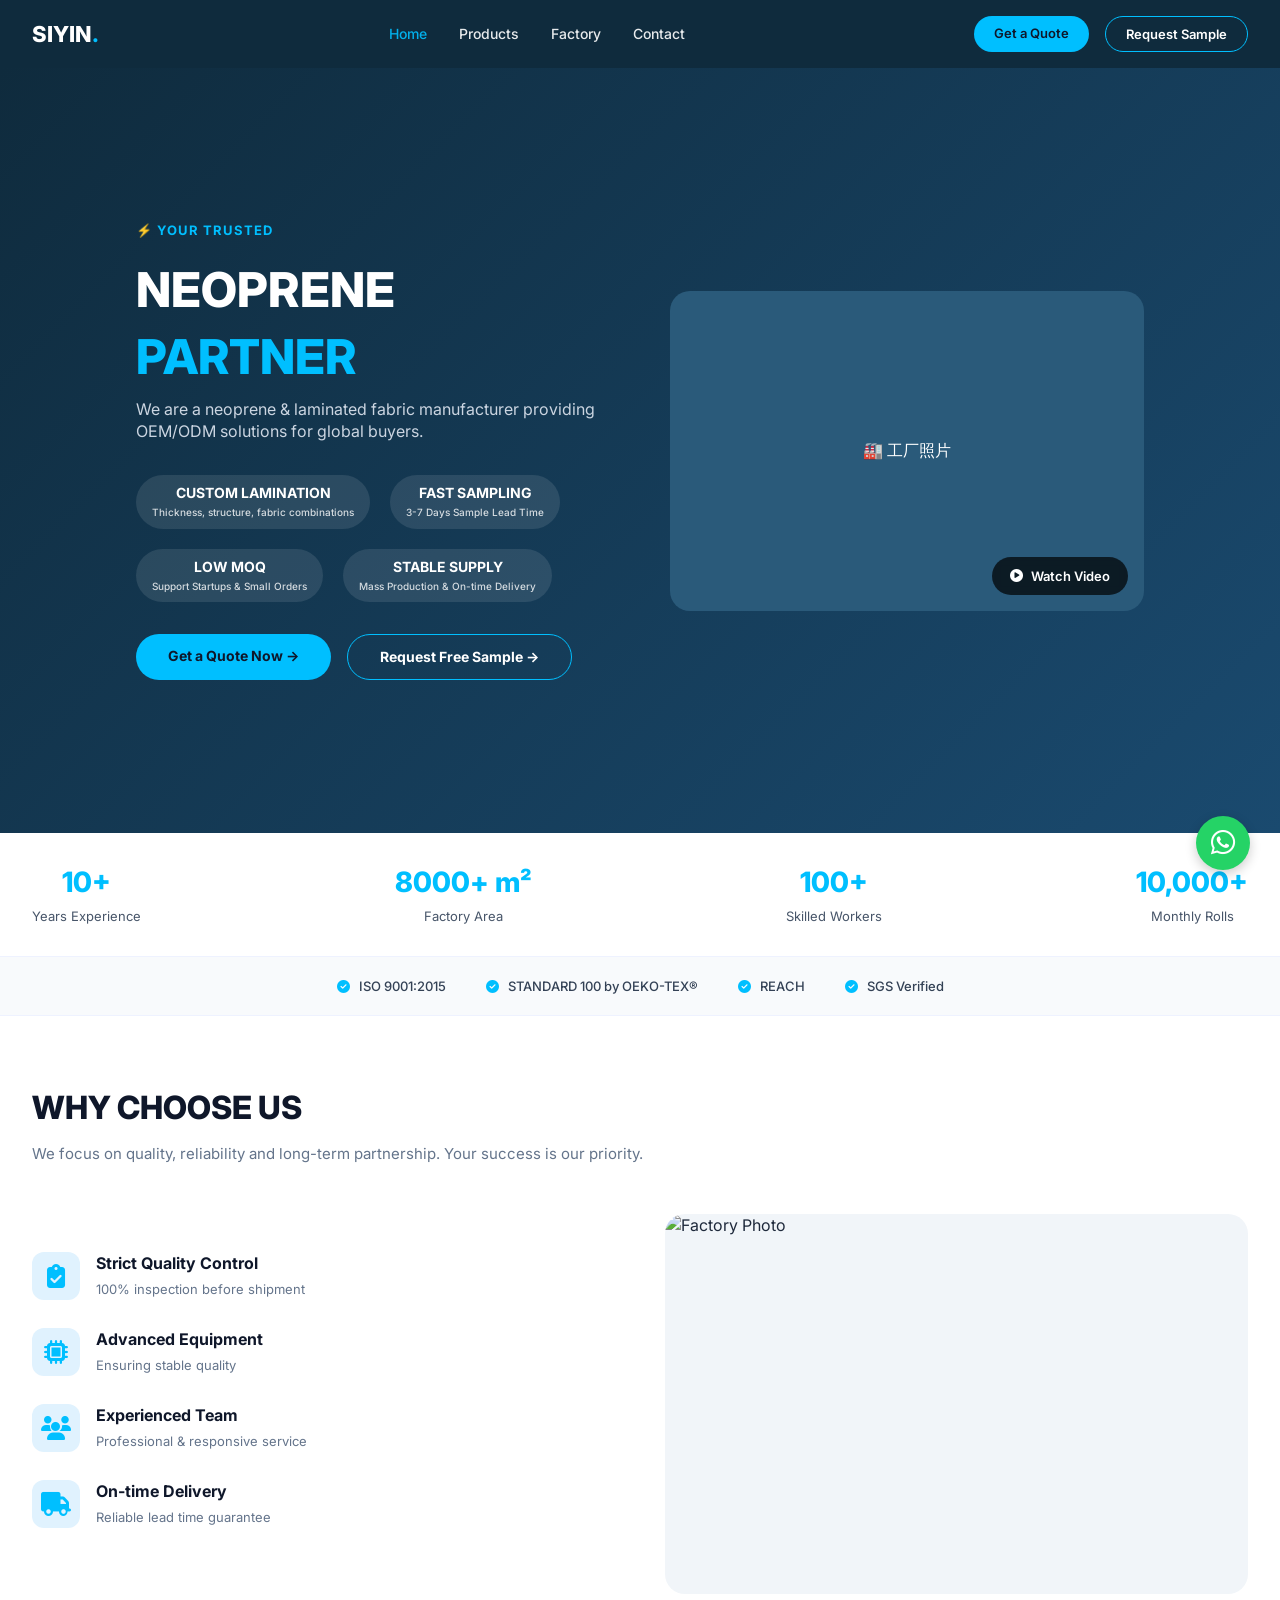
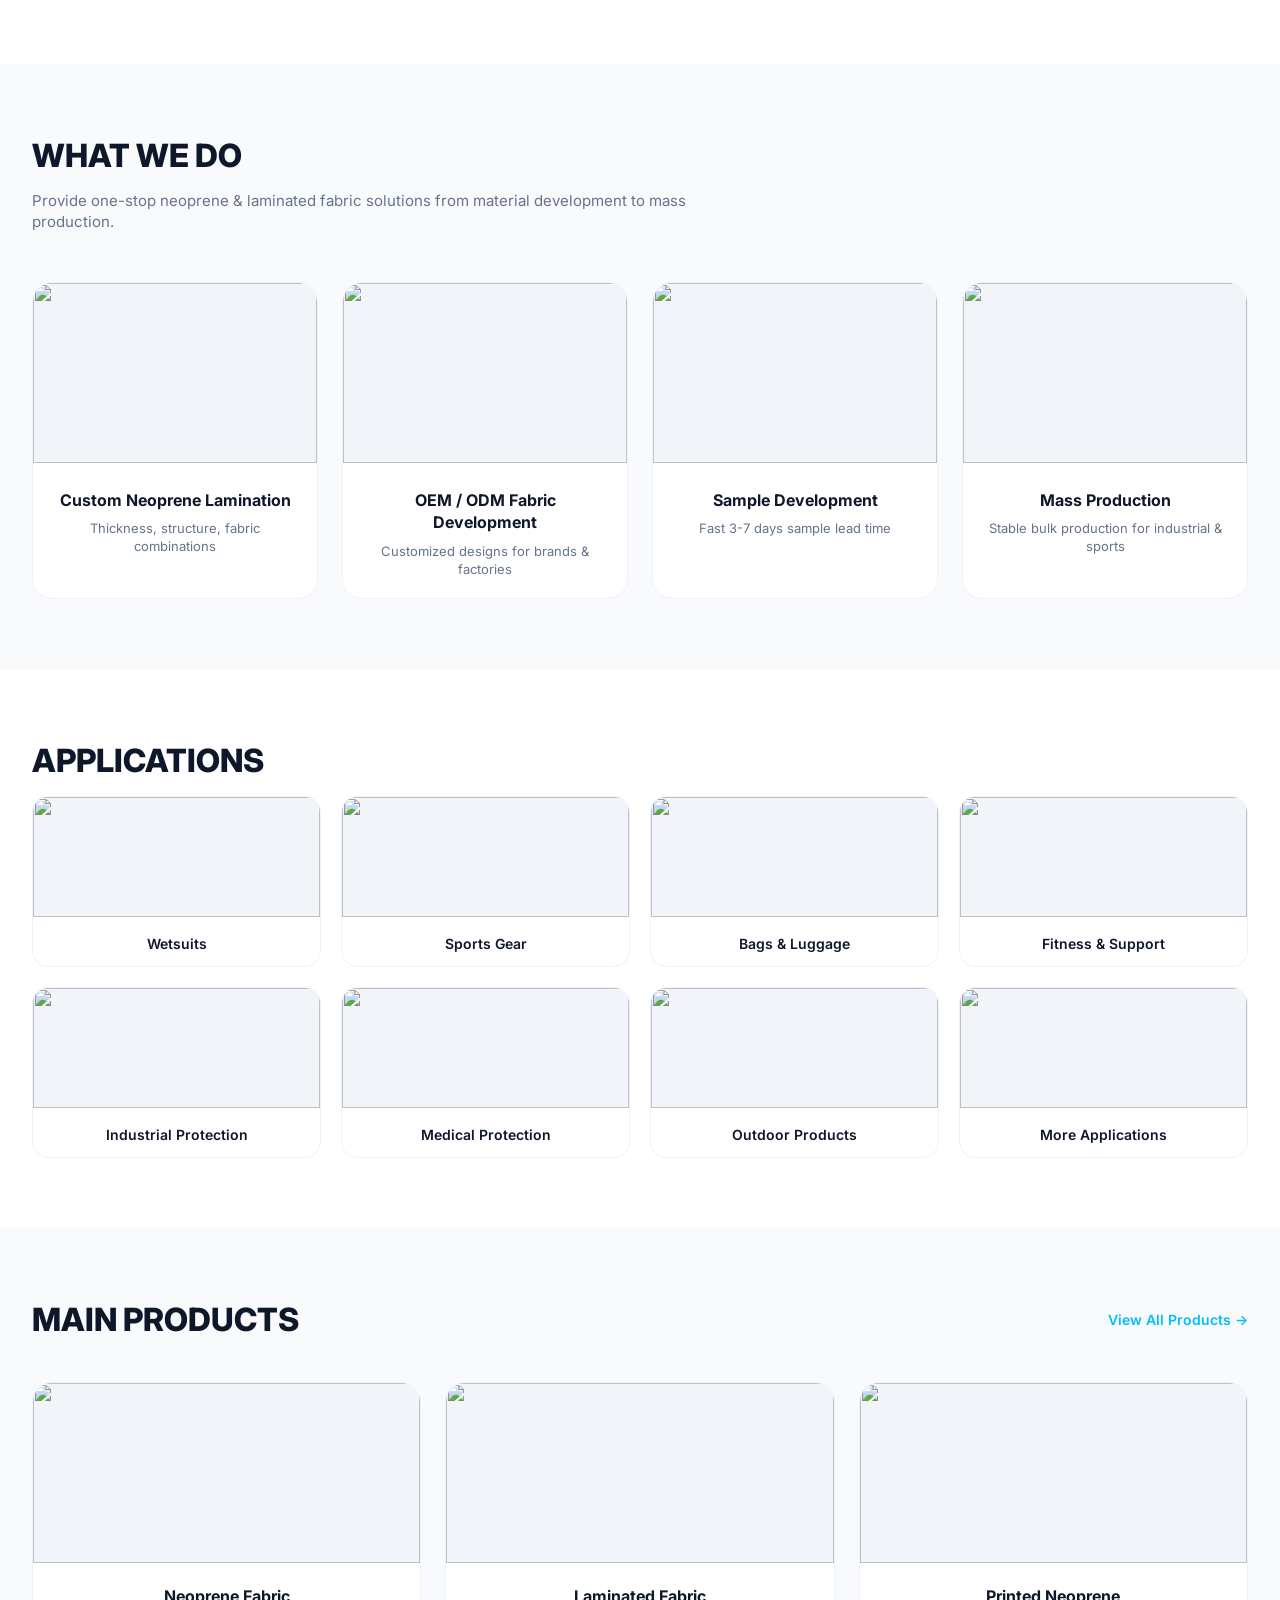
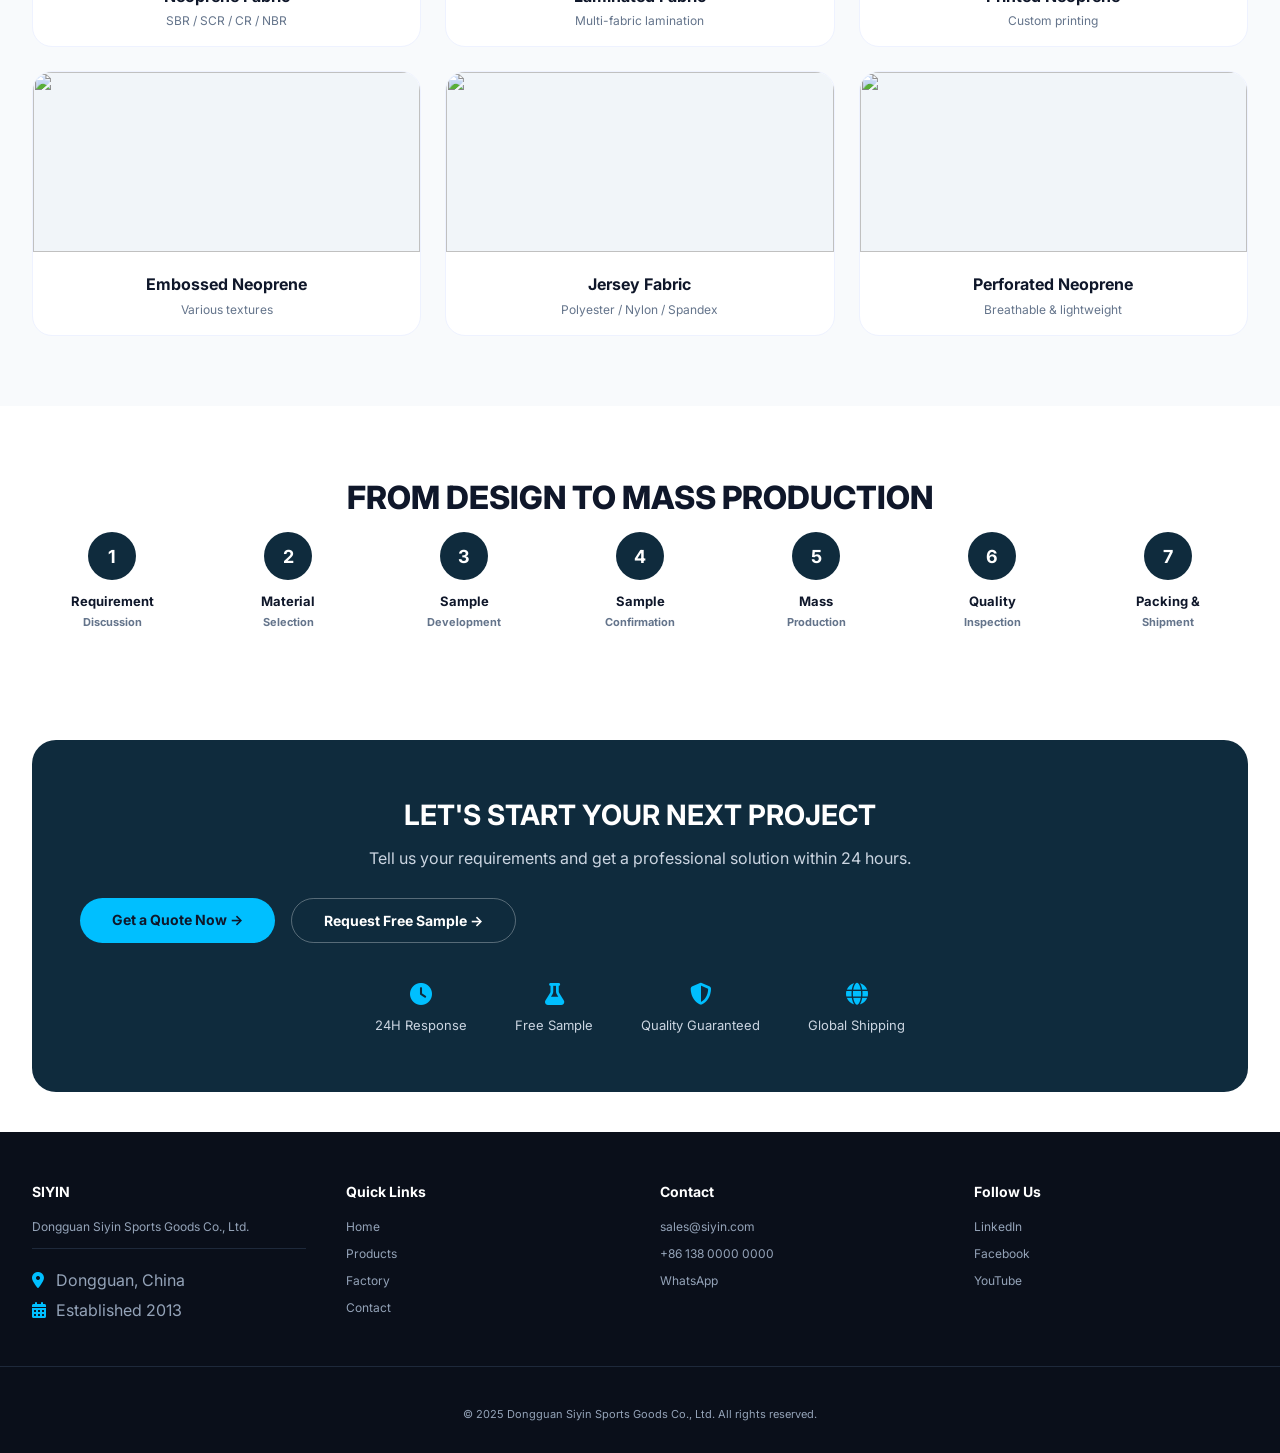
==== commit 2ec70dee: "Update fmt.Println message from 'Hello' to 'Goodbye'" ====
--- a/index.html
+++ b/index.html
@@ -2,486 +2,365 @@
 <html lang="zh-CN">
 <head>
 <meta charset="UTF-8">
-<meta name="viewport" content="width=device-width,initial-scale=1">
-<title>Dongguan Siyin Sports Goods – Neoprene & Laminated Fabric Manufacturer | OEM/ODM</title>
-<meta name="description" content="Professional neoprene and laminated fabric manufacturer in Dongguan, China. CR/SBR/SCR neoprene sheets, custom fabric lamination, OEM/ODM for wetsuits, bottle sleeves, sports supports. Fast 3-7 day sampling.">
+<meta name="viewport" content="width=device-width, initial-scale=1.0, user-scalable=yes">
+<title>Siyin | Neoprene & Laminated Fabric Manufacturer</title>
 <link href="https://fonts.googleapis.com/css2?family=Inter:wght@400;500;600;700;800&display=swap" rel="stylesheet">
 <link rel="stylesheet" href="https://cdnjs.cloudflare.com/ajax/libs/font-awesome/6.5.1/css/all.min.css">
 <style>
-/* ========== CSS 变量定义 ========== */
-:root {
-    --blue: #0f2b3d;
-    --blue-lt: #1a4a6f;
-    --yellow: #00bfff;
-    --gray-bd: #e2e8f0;
-    --gray-lt: #f8fafc;
-    --text: #1e293b;
-    --mid: #64748b;
-    --muted: #94a3b8;
-    --max: 1280px;
-    --blue-bg: #e0f2fe;
-}
-
 *{margin:0;padding:0;box-sizing:border-box}
-body{font-family:'Inter',sans-serif;background:#ffffff;color:var(--text);line-height:1.4}
-
-.container{max-width:var(--max);margin:0 auto;padding:0 40px}
-
-/* 顶部栏 */
-.topbar{background:#0f2b3d;color:#fff;padding:8px 0;font-size:12px}
-.topbar-inner{max-width:var(--max);margin:0 auto;padding:0 40px;display:flex;justify-content:space-between;align-items:center;flex-wrap:wrap;gap:10px}
-.topbar-left,.topbar-right{display:flex;gap:20px;flex-wrap:wrap}
-.topbar-item{display:flex;align-items:center;gap:6px}
-.topbar-item svg{width:14px;height:14px;stroke:#fff;fill:none}
-.topbar-item a{color:#fff;text-decoration:none}
-
-/* 导航栏 - 简化版 */
-.nav{background:#fff;padding:16px 0;border-bottom:1px solid var(--gray-bd);position:sticky;top:0;z-index:100}
-.nav-inner{max-width:var(--max);margin:0 auto;padding:0 40px;display:flex;justify-content:space-between;align-items:center;flex-wrap:wrap;gap:16px}
-.logo{display:flex;align-items:center;gap:8px;text-decoration:none}
-.logo-mark{width:40px;height:40px;background:var(--blue);border-radius:8px;display:flex;align-items:center;justify-content:center}
-.logo-mark span{color:#fff;font-weight:800;font-size:18px}
-.logo-info strong{display:block;font-size:14px;color:var(--text)}
-.logo-info em{font-size:10px;color:var(--mid);font-style:normal}
-.nav-menu{display:flex;gap:28px}
-.nav-item a{text-decoration:none;color:var(--text);font-size:14px;font-weight:500}
-.nav-actions{display:flex;gap:12px}
-.btn-blue{background:var(--yellow);color:#0f172a;padding:10px 24px;border-radius:40px;text-decoration:none;font-weight:600;font-size:13px}
-.btn-outline{border:1px solid var(--yellow);color:var(--yellow);padding:10px 24px;border-radius:40px;text-decoration:none;font-weight:600;font-size:13px;background:transparent}
+body{font-family:'Inter',sans-serif;background:#ffffff;color:#1e293b;line-height:1.4}
+.container{max-width:1280px;margin:0 auto;padding:0 32px}
+
+/* 导航栏 */
+.navbar{background:#0f2b3d;padding:16px 0;position:sticky;top:0;z-index:100}
+.nav-container{max-width:1280px;margin:0 auto;padding:0 32px;display:flex;justify-content:space-between;align-items:center;flex-wrap:wrap}
+.logo{font-size:22px;font-weight:800;color:#fff}
+.logo span{color:#00bfff}
+.nav-links{display:flex;gap:32px}
+.nav-links a{color:#fff;text-decoration:none;font-size:14px;font-weight:500;opacity:0.9}
+.nav-links a:hover,.nav-links a.active{color:#00bfff}
+.nav-buttons{display:flex;gap:16px}
+.nav-quote,.nav-sample{font-size:13px;font-weight:600;text-decoration:none;padding:8px 20px;border-radius:30px}
+.nav-quote{background:#00bfff;color:#0f172a}
+.nav-sample{border:1px solid #00bfff;color:#fff}
 
 /* HERO */
-.hero{position:relative;background:var(--blue);overflow:hidden;min-height:85vh;display:flex;align-items:center}
-.hero-bg-photo{position:absolute;right:0;top:0;bottom:0;width:55%;background:url('https://placehold.co/800x800/1e4a6f/white?text=Factory+Photo') center/cover no-repeat}
-.hero-bg-photo::before{content:'';position:absolute;inset:0;background:linear-gradient(90deg,var(--blue) 0%,rgba(0,33,160,.5) 45%,transparent 100%)}
-.hero-grid{position:absolute;inset:0;background-image:radial-gradient(circle at 1px 1px,rgba(255,255,255,.05) 1px,transparent 0);background-size:36px 36px}
-.hero-content{position:relative;z-index:2;width:100%}
-.hero-eyebrow{display:inline-flex;align-items:center;gap:8px;background:rgba(255,255,255,.1);border:1px solid rgba(255,255,255,.2);padding:7px 14px;border-radius:4px;margin-bottom:24px}
-.hero-eyebrow-icon{color:var(--yellow);font-size:17px}
-.hero-eyebrow-text{font-size:11px;font-weight:700;letter-spacing:2.5px;text-transform:uppercase;color:var(--yellow)}
-.hero-h1{font-size:clamp(42px,5.5vw,72px);font-weight:900;line-height:.98;color:#fff;text-transform:uppercase;letter-spacing:-1.5px;margin-bottom:20px}
-.hero-h1 span{color:var(--yellow)}
-.hero-desc{font-size:clamp(14px,1.2vw,16.5px);color:rgba(255,255,255,.72);max-width:480px;line-height:1.75;margin-bottom:32px}
-.hero-desc strong{color:#fff;font-weight:600}
-.hero-feats{display:flex;flex-wrap:wrap;gap:10px;margin-bottom:38px}
-.feat-chip{display:flex;align-items:center;gap:7px;background:rgba(255,255,255,.1);border:1px solid rgba(255,255,255,.18);padding:8px 14px;border-radius:6px}
-.feat-chip svg{width:18px;height:18px;stroke:#fff;fill:none}
-.feat-chip-label{display:flex;flex-direction:column}
-.feat-chip-name{font-size:11.5px;font-weight:700;color:#fff}
-.feat-chip-sub{font-size:10px;color:rgba(255,255,255,.5)}
-.hero-cta{display:flex;align-items:center;gap:12px;flex-wrap:wrap}
-.hero-badge{position:absolute;bottom:36px;right:40px;background:rgba(255,255,255,.95);border-radius:12px;padding:12px 16px;display:flex;align-items:center;gap:10px;box-shadow:0 8px 32px rgba(0,0,0,.2);z-index:2;cursor:pointer}
-.hero-badge-play{width:36px;height:36px;border-radius:50%;background:var(--blue);display:flex;align-items:center;justify-content:center}
-.hero-badge-play svg{width:16px;height:16px;fill:#fff}
-.hero-badge-text strong{display:block;font-size:12px;font-weight:700;color:var(--text)}
-.hero-badge-text span{font-size:10px;color:var(--muted)}
-
-/* STATS BAR */
-.stats-bar{background:#fff;box-shadow:0 4px 24px rgba(0,0,0,.08)}
-.stats-inner{max-width:var(--max);margin:0 auto;padding:0 40px;display:flex;align-items:stretch;flex-wrap:wrap}
-.stat-col{flex:1;display:flex;align-items:center;gap:14px;padding:24px 20px;border-right:1px solid var(--gray-bd)}
-.stat-col:last-child{border-right:none}
-.stat-icon{width:44px;height:44px;border-radius:10px;background:var(--blue-bg);display:flex;align-items:center;justify-content:center}
-.stat-icon svg{width:22px;height:22px;stroke:var(--blue);fill:none}
-.stat-num{font-size:clamp(22px,2.5vw,30px);font-weight:900;color:var(--blue);line-height:1}
-.stat-lbl{font-size:11.5px;color:var(--muted)}
-.cert-cols{display:flex;gap:0;border-left:1px solid var(--gray-bd)}
-.cert-col{padding:18px 22px;border-right:1px solid var(--gray-bd);display:flex;flex-direction:column;align-items:center;gap:3px}
-.cert-logo-iso{font-size:20px;font-weight:900;color:#0055A4}
-.cert-logo-oeko{font-size:9.5px;font-weight:700;color:#3a7d44;text-align:center}
-.cert-logo-sgs{font-size:20px;font-weight:900;color:#CC0000}
-.cert-sub{font-size:9.5px;color:var(--muted)}
-
-/* 通用 */
-.section-tag{font-size:12px;font-weight:700;color:var(--yellow);text-transform:uppercase;letter-spacing:1.5px;margin-bottom:12px}
-.section-title{font-size:32px;font-weight:800;color:var(--blue);margin-bottom:16px}
-.section-sub{font-size:15px;color:var(--mid);line-height:1.5}
-
-/* WHY + WHAT */
-.why-what{background:#fff}
-.why-what-grid{display:grid;grid-template-columns:1fr 1px 1fr;gap:0;max-width:var(--max);margin:0 auto;padding:80px 40px}
-.divider-col{background:var(--gray-bd);align-self:stretch}
-.why-col{padding-right:48px}
-.what-col{padding-left:48px}
-.why-items{display:flex;flex-direction:column;gap:22px;margin-bottom:28px}
-.why-item{display:flex;gap:14px;align-items:flex-start}
-.why-item-icon{width:40px;height:40px;border-radius:9px;background:var(--blue-bg);display:flex;align-items:center;justify-content:center}
-.why-item-icon svg{width:20px;height:20px;stroke:var(--blue);fill:none}
-.why-item-title{font-size:13.5px;font-weight:700;color:var(--text);margin-bottom:2px}
-.why-item-desc{font-size:12.5px;color:var(--mid)}
-.why-photo{border-radius:10px;overflow:hidden;height:220px;background:var(--gray-lt)}
+.hero{background:linear-gradient(135deg,#0f2b3d 0%,#1a4a6f 100%);padding:80px 0;min-height:85vh;display:flex;align-items:center}
+.hero-container{display:flex;justify-content:space-between;align-items:center;gap:60px;flex-wrap:wrap}
+.hero-left{flex:1}
+.hero-right{flex:1;position:relative}
+.hero-badge{font-size:13px;font-weight:700;color:#00bfff;letter-spacing:1px;margin-bottom:16px}
+.hero-left h1{font-size:48px;font-weight:800;color:#fff;margin-bottom:8px}
+.hero-left h1 span{color:#00bfff}
+.hero-desc{font-size:16px;color:#cbd5e1;margin-bottom:32px}
+.hero-tags{display:flex;gap:20px;flex-wrap:wrap;margin-bottom:32px}
+.hero-tag{background:rgba(255,255,255,0.1);padding:8px 16px;border-radius:40px;font-size:13px;font-weight:500;color:#fff;text-align:center}
+.hero-tag strong{display:block;font-size:14px}
+.hero-tag small{font-size:10px;opacity:0.8}
+.btn-group{display:flex;gap:16px;flex-wrap:wrap}
+.btn{padding:12px 32px;border-radius:40px;font-weight:700;font-size:14px;cursor:pointer;border:none;text-decoration:none;display:inline-block}
+.btn-primary{background:#00bfff;color:#0f172a}
+.btn-outline{background:transparent;border:1px solid #00bfff;color:#fff}
+.video-btn-corner{position:absolute;bottom:16px;right:16px;background:rgba(0,0,0,0.7);backdrop-filter:blur(4px);padding:10px 18px;border-radius:40px;display:flex;align-items:center;gap:8px;text-decoration:none;color:#fff;font-size:13px;font-weight:600}
+.video-btn-corner:hover{background:#00bfff;color:#0f172a}
+.factory-card{background:#1e4a6f;border-radius:20px;overflow:hidden;position:relative}
+.factory-img{width:100%;height:320px;object-fit:cover;background:#2a5a7a;display:flex;align-items:center;justify-content:center;color:#fff}
+
+/* 统计数据 */
+.stats-bar{background:#fff;padding:30px 0;border-bottom:1px solid #eef2ff}
+.stats-grid{display:flex;justify-content:space-between;gap:30px;flex-wrap:wrap;text-align:center}
+.stat-number{font-size:28px;font-weight:800;color:#00bfff}
+.stat-label{font-size:13px;color:#475569;margin-top:5px}
+
+/* 认证栏 */
+.cert-bar{background:#f8fafc;padding:20px 0;border-bottom:1px solid #eef2ff}
+.cert-grid{display:flex;justify-content:center;gap:40px;flex-wrap:wrap}
+.cert-item{font-size:13px;font-weight:500;color:#334155}
+.cert-item i{color:#00bfff;margin-right:6px}
+
+/* 通用区块 - 标题和副标题居左 */
+.section{padding:70px 0}
+.section-title-left{font-size:32px;font-weight:800;color:#0f172a;margin-bottom:12px;text-align:left}
+.section-subtitle-left{color:#64748b;font-size:15px;max-width:700px;margin-bottom:50px;text-align:left}
+.section-title-center{font-size:32px;font-weight:800;color:#0f172a;margin-bottom:12px;text-align:center}
+.section-subtitle-center{color:#64748b;font-size:15px;max-width:700px;margin:0 auto 50px;text-align:center}
+
+/* WHY CHOOSE US - 文字在左，照片在右 */
+.why-wrapper{display:flex;gap:50px;align-items:center}
+.why-left{flex:1}
+.why-right{flex:1}
+.why-item{display:flex;gap:16px;margin-bottom:28px}
+.why-icon{width:48px;height:48px;background:#e0f2fe;border-radius:12px;display:flex;align-items:center;justify-content:center;flex-shrink:0}
+.why-icon i{font-size:24px;color:#00bfff}
+.why-text h4{font-size:16px;font-weight:700;margin-bottom:6px;color:#0f172a}
+.why-text p{font-size:13px;color:#64748b}
+.why-photo{background:#f1f5f9;border-radius:20px;overflow:hidden;height:380px}
 .why-photo img{width:100%;height:100%;object-fit:cover}
-.what-grid{display:grid;grid-template-columns:1fr 1fr;gap:12px}
-.what-card{border-radius:9px;overflow:hidden;border:1px solid var(--gray-bd);cursor:pointer}
-.what-card-img{height:105px;background:var(--gray-lt);overflow:hidden}
-.what-card-img img{width:100%;height:100%;object-fit:cover}
-.what-card-body{padding:12px}
-.what-card-title{font-size:13px;font-weight:700;color:var(--text)}
-.what-card-desc{font-size:11.5px;color:var(--mid)}
-
-/* APPLICATIONS */
-.apps{background:var(--gray-lt);padding:60px 0}
-.apps-row{display:flex;gap:12px;overflow-x:auto;padding-bottom:4px}
-.apps-row::-webkit-scrollbar{display:none}
-.app-tile{flex:0 0 155px;height:140px;border-radius:10px;overflow:hidden;position:relative;cursor:pointer}
-.app-tile img{width:100%;height:100%;object-fit:cover}
-.app-tile-overlay{position:absolute;inset:0;background:linear-gradient(0deg,rgba(0,0,0,.7) 0%,rgba(0,0,0,.1) 55%,transparent 100%)}
-.app-tile-name{position:absolute;bottom:10px;left:10px;font-size:12px;font-weight:700;color:#fff}
-.app-tile-more{flex:0 0 155px;height:140px;border-radius:10px;background:linear-gradient(135deg,var(--blue),var(--blue-lt));display:flex;flex-direction:column;align-items:center;justify-content:center;gap:6px;cursor:pointer;text-decoration:none}
-.app-tile-more-arrow{font-size:24px;color:rgba(255,255,255,.7)}
-.app-tile-more-label{font-size:12px;font-weight:700;color:#fff;text-align:center}
-
-/* PROCESS */
-.process{background:#fff;padding:70px 0}
-.process-header{text-align:center;margin-bottom:52px}
-.process-flow{display:flex;align-items:flex-start;justify-content:center;gap:0;overflow-x:auto}
-.proc-step{display:flex;flex-direction:column;align-items:center;text-align:center;flex:1;min-width:110px}
-.proc-dot-num{font-size:10px;font-weight:700;color:var(--blue);margin-bottom:8px}
-.proc-circle{width:70px;height:70px;border-radius:50%;overflow:hidden;border:3px solid var(--gray-bd);background:var(--gray-lt);margin:0 auto 14px}
-.proc-circle img{width:100%;height:100%;object-fit:cover}
-.proc-circle.highlight{border-color:var(--yellow)}
-.proc-title{font-size:12px;font-weight:700;color:var(--text);margin-bottom:2px}
-.proc-note{font-size:11px;color:var(--yellow);font-weight:600}
-.proc-arrow{padding-top:25px;color:var(--yellow);font-size:20px}
-
-/* PRODUCTS */
-.products{background:var(--gray-lt);padding:60px 0}
-.products-header{display:flex;align-items:flex-end;justify-content:space-between;margin-bottom:28px;flex-wrap:wrap;gap:16px}
-.products-grid{display:grid;grid-template-columns:repeat(6,1fr);gap:12px}
-.prod-card{background:#fff;border:1px solid var(--gray-bd);border-radius:10px;overflow:hidden;cursor:pointer;text-decoration:none}
-.prod-img{height:118px;background:var(--gray-lt);overflow:hidden}
-.prod-img img{width:100%;height:100%;object-fit:cover}
-.prod-body{padding:12px}
-.prod-name{font-size:12.5px;font-weight:700;color:var(--text)}
-.prod-spec{font-size:11px;color:var(--muted)}
-
-/* TRUST */
-.trust{background:#fff;padding:70px 0}
-.trust-grid{display:grid;grid-template-columns:1fr 1px 1fr;gap:0;max-width:var(--max);margin:0 auto;padding:0 40px}
-.trust-div{background:var(--gray-bd);align-self:stretch}
-.brands-col{padding-right:56px}
-.certs-col{padding-left:56px}
-.brand-logos{display:flex;align-items:center;gap:28px;flex-wrap:wrap;margin-top:24px}
-.brand-name{font-weight:900;opacity:.55;cursor:pointer;font-size:clamp(14px,1.5vw,20px)}
-.brand-name.oneill{color:#cc0000;font-size:22px}
-.brand-name.mares{color:#0044cc;font-size:22px}
-.cert-badges{display:flex;gap:14px;margin-top:24px;flex-wrap:wrap}
-.cert-badge{padding:14px 18px;border:2px solid var(--gray-bd);border-radius:9px;display:flex;flex-direction:column;align-items:center;gap:4px}
-.cert-big{font-size:20px;font-weight:900}
-.cert-small{font-size:9.5px;color:var(--muted);text-align:center}
+
+/* WHAT WE DO */
+.what-grid{display:grid;grid-template-columns:repeat(4,1fr);gap:24px}
+.what-card{background:#fff;border-radius:20px;border:1px solid #eef2ff;overflow:hidden}
+.what-img{width:100%;height:180px;object-fit:cover;background:#f1f5f9}
+.what-content{padding:20px;text-align:center}
+.what-card h3{font-size:16px;font-weight:700;margin-bottom:8px;color:#0f172a}
+.what-card p{font-size:13px;color:#64748b}
+
+/* APPLICATIONS - 无View More */
+.apps-grid{display:grid;grid-template-columns:repeat(4,1fr);gap:20px}
+.app-card{background:#fff;border-radius:16px;border:1px solid #eef2ff;overflow:hidden;text-align:center}
+.app-card img{width:100%;height:120px;object-fit:cover;background:#f1f5f9}
+.app-card h4{font-size:14px;font-weight:600;padding:12px;color:#0f172a}
+
+/* MAIN PRODUCTS */
+.products-header{display:flex;justify-content:space-between;align-items:center;margin-bottom:40px;flex-wrap:wrap;gap:16px}
+.products-header h2{margin-bottom:0}
+.products-header .view-link{color:#00bfff;text-decoration:none;font-weight:600;font-size:14px}
+.products-grid{display:grid;grid-template-columns:repeat(3,1fr);gap:24px}
+.product-card{background:#fff;border-radius:20px;border:1px solid #eef2ff;overflow:hidden}
+.product-card img{width:100%;height:180px;object-fit:cover;background:#f1f5f9}
+.product-info{padding:16px;text-align:center}
+.product-info h4{font-size:16px;font-weight:700;margin-bottom:6px;color:#0f172a}
+.product-info p{font-size:12px;color:#64748b}
+
+/* PROCESS - 居中 */
+.process-steps{display:flex;justify-content:space-between;gap:16px;flex-wrap:wrap}
+.process-step{flex:1;text-align:center;min-width:100px}
+.step-number{width:48px;height:48px;background:#0f2b3d;color:#fff;border-radius:50%;display:flex;align-items:center;justify-content:center;font-weight:700;font-size:18px;margin:0 auto 12px}
+.process-step h4{font-size:13px;font-weight:700;color:#0f172a;margin-bottom:4px}
+.process-step p{font-size:11px;font-weight:700;color:#64748b}
 
 /* CTA */
-.cta-band{background:linear-gradient(135deg,var(--blue) 0%,var(--blue-lt) 100%);padding:60px 0}
-.cta-band-inner{max-width:var(--max);margin:0 auto;padding:0 40px;display:flex;align-items:center;justify-content:space-between;gap:32px;flex-wrap:wrap}
-.cta-band h2{font-size:clamp(22px,2.8vw,34px);font-weight:900;color:#fff;margin-bottom:8px}
-.cta-band p{font-size:15px;color:rgba(255,255,255,.72)}
-.cta-band-right{display:flex;flex-direction:column;gap:12px;align-items:flex-end}
-.cta-band-btns{display:flex;gap:10px;flex-wrap:wrap}
-.btn-white{background:#fff;color:var(--blue);padding:10px 24px;border-radius:40px;text-decoration:none;font-weight:600}
-.btn-ghost{border:1px solid rgba(255,255,255,.3);color:#fff;padding:10px 24px;border-radius:40px;text-decoration:none;font-weight:600;background:transparent}
-.cta-contact-item{display:flex;align-items:center;gap:7px;font-size:13px;color:rgba(255,255,255,.85)}
-.cta-contact-item svg{width:14px;height:14px;stroke:rgba(255,255,255,.65);fill:none}
-.cta-contact-item a{color:#fff;text-decoration:none}
-
-/* FOOTER */
-.site-footer{background:#0a0f1a;color:var(--muted);padding:50px 0 30px}
-.footer-grid{max-width:var(--max);margin:0 auto;padding:0 40px;display:grid;grid-template-columns:repeat(4,1fr);gap:40px}
-.footer-logo{display:flex;align-items:center;gap:8px;margin-bottom:16px}
-.footer-about-text{font-size:12px;margin-bottom:16px}
-.footer-col-title{color:#fff;font-size:14px;font-weight:700;margin-bottom:18px}
-.footer-links{list-style:none}
-.footer-links li{margin-bottom:8px}
-.footer-links a{color:var(--muted);text-decoration:none;font-size:12px}
-.footer-links a:hover{color:var(--yellow)}
-.footer-contact-item{display:flex;align-items:center;gap:8px;margin-bottom:12px;font-size:12px}
-.footer-contact-item svg{width:14px;height:14px;stroke:var(--muted);fill:none}
-.footer-contact-item a{color:var(--muted);text-decoration:none}
-.footer-bar{max-width:var(--max);margin:0 auto;padding:30px 40px 0;border-top:1px solid #1e293b;display:flex;justify-content:space-between;align-items:center;flex-wrap:wrap;gap:16px;font-size:11px}
-.footer-bar-links{display:flex;gap:20px}
-.footer-bar-links a{color:var(--muted);text-decoration:none}
-
-/* WhatsApp Float */
-.wa-float{position:fixed;bottom:30px;right:30px;background:#25D366;width:54px;height:54px;border-radius:50%;display:flex;align-items:center;justify-content:center;box-shadow:0 4px 12px rgba(0,0,0,0.2);z-index:100}
-.wa-float svg{width:28px;height:28px;fill:#fff}
-
-/* 响应式 */
+.cta-box{background:#0f2b3d;color:#fff;padding:56px 48px;text-align:center;border-radius:24px;margin:40px auto}
+.cta-box h2{font-size:28px;font-weight:700;margin-bottom:12px}
+.cta-box p{color:#cbd5e1;margin-bottom:28px}
+.cta-features{display:flex;justify-content:center;gap:48px;flex-wrap:wrap;margin-top:40px}
+.cta-feature{text-align:center}
+.cta-feature i{font-size:22px;color:#00bfff;margin-bottom:8px;display:block}
+.cta-feature span{font-size:13px;color:#cbd5e1}
+
+/* Footer */
+.footer{background:#0a0f1a;color:#94a3b8;padding:50px 0 30px;margin-top:40px}
+.footer-grid{display:grid;grid-template-columns:repeat(4,1fr);gap:40px}
+.footer-col h4{color:#fff;font-size:14px;font-weight:700;margin-bottom:18px}
+.footer-col p,.footer-col a{display:block;color:#94a3b8;text-decoration:none;font-size:12px;margin-bottom:10px}
+.footer-col a:hover{color:#00bfff}
+.footer-info{margin-top:12px;padding-top:12px;border-top:1px solid #1e293b}
+.footer-info div{margin-top:8px}
+.footer-info i{color:#00bfff;width:20px}
+.footer-bottom{text-align:center;padding-top:40px;margin-top:40px;border-top:1px solid #1e293b;font-size:11px}
+.whatsapp-float{position:fixed;bottom:30px;right:30px;background:#25D366;color:#fff;width:54px;height:54px;border-radius:50%;display:flex;align-items:center;justify-content:center;font-size:28px;text-decoration:none;box-shadow:0 4px 12px rgba(0,0,0,0.2);z-index:100}
+
 @media(max-width:1024px){
-.why-what-grid{grid-template-columns:1fr;gap:40px}
-.divider-col{display:none}
-.why-col,.what-col{padding:0}
-.products-grid{grid-template-columns:repeat(3,1fr)}
-.trust-grid{grid-template-columns:1fr;gap:40px}
-.trust-div{display:none}
-.brands-col,.certs-col{padding:0}
+.what-grid,.apps-grid,.products-grid{grid-template-columns:repeat(2,1fr)}
+.why-wrapper{flex-direction:column}
+.hero-container{flex-direction:column;text-align:center}
+.hero-left{text-align:center}
+.hero-tags{justify-content:center}
+.btn-group{justify-content:center}
+.stats-grid{justify-content:center}
 .footer-grid{grid-template-columns:repeat(2,1fr)}
 }
 @media(max-width:768px){
-.container{padding:0 20px}
-.hero-bg-photo{width:100%;opacity:0.3}
-.hero-h1{font-size:32px}
-.products-grid{grid-template-columns:repeat(2,1fr)}
-.stats-inner{flex-direction:column}
-.stat-col{border-right:none;border-bottom:1px solid var(--gray-bd)}
-.cert-cols{justify-content:center}
-.process-flow{flex-direction:column;align-items:center;gap:20px}
-.proc-arrow{transform:rotate(90deg);padding:0}
-.footer-grid{grid-template-columns:1fr}
-.nav-menu{display:none}
+.nav-container{flex-direction:column;gap:12px}
+.nav-links{flex-wrap:wrap;justify-content:center;gap:20px}
+.hero-left h1{font-size:32px}
+.what-grid,.apps-grid,.products-grid{grid-template-columns:1fr}
+.stats-grid{flex-direction:column;align-items:center}
+.hero-tags{flex-direction:column;align-items:center}
+.btn-group{flex-direction:column;align-items:center}
+.process-steps{flex-direction:column;align-items:center}
+.cta-box{padding:35px 20px}
+.cta-box h2{font-size:24px}
+.footer-grid{grid-template-columns:1fr;text-align:center}
+.why-photo{height:250px}
 }
 </style>
 </head>
 <body>
 
-<!-- Topbar -->
-<div class="topbar">
-  <div class="topbar-inner">
-    <div class="topbar-left">
-      <div class="topbar-item"><svg viewBox="0 0 24 24"><path d="M22 16.92v3a2 2 0 01-2.18 2 19.79 19.79 0 01-8.63-3.07A19.5 19.5 0 013.7 10.5a19.79 19.79 0 01-3-8.59A2 2 0 012.68 0h3a2 2 0 012 1.72 12.84 12.84 0 00.7 2.81 2 2 0 01-.45 2.11L6.91 7.69a16 16 0 006.4 6.4l1.06-1.06a2 2 0 012.11-.45 12.84 12.84 0 002.81.7A2 2 0 0122 14.92z"/></svg><a href="tel:+8607698281508">+86 0769-8281-5056</a></div>
-      <div class="topbar-item"><svg viewBox="0 0 24 24"><path d="M4 4h16c1.1 0 2 .9 2 2v12c0 1.1-.9 2-2 2H4c-1.1 0-2-.9-2-2V6c0-1.1.9-2 2-2z"/><polyline points="22,6 12,13 2,6"/></svg><a href="mailto:sales@siyin.com">sales@siyin.com</a></div>
-    </div>
-    <div class="topbar-right">
-      <div class="topbar-item"><svg viewBox="0 0 24 24"><path d="M21 10c0 7-9 13-9 13s-9-6-9-13a9 9 0 0118 0z"/><circle cx="12" cy="10" r="3"/></svg>Dongguan, Guangdong, China</div>
-    </div>
-  </div>
-</div>
-
-<!-- Nav - 简化版 -->
-<nav class="nav">
-  <div class="nav-inner">
-    <a href="index.html" class="logo">
-      <div class="logo-mark"><span>SY</span></div>
-      <div class="logo-info"><strong>Dongguan Siyin</strong><em>Sports Goods Co., Ltd.</em></div>
-    </a>
-    <div class="nav-menu">
-      <div class="nav-item"><a href="index.html">Home</a></div>
-      <div class="nav-item"><a href="products.html">Products</a></div>
-      <div class="nav-item"><a href="factory.html">Factory</a></div>
-      <div class="nav-item"><a href="contact.html">Contact</a></div>
-    </div>
-    <div class="nav-actions">
-      <a href="contact.html" class="btn-blue">Get a Quote</a>
-      <a href="contact.html" class="btn-outline">Request Sample</a>
-    </div>
-  </div>
-</nav>
+<!-- 导航栏 -->
+<div class="navbar">
+  <div class="nav-container">
+    <div class="logo">SIYIN<span>.</span></div>
+    <div class="nav-links">
+      <a href="index.html" class="active">Home</a>
+      <a href="products.html">Products</a>
+      <a href="factory.html">Factory</a>
+      <a href="contact.html">Contact</a>
+    </div>
+    <div class="nav-buttons">
+      <a href="contact.html" class="nav-quote">Get a Quote</a>
+      <a href="contact.html" class="nav-sample">Request Sample</a>
+    </div>
+  </div>
+</div>
 
 <!-- HERO -->
-<section class="hero">
-  <div class="hero-bg-photo"></div>
-  <div class="hero-grid"></div>
-  <div class="hero-content">
+<div class="hero">
+  <div class="container hero-container">
+    <div class="hero-left">
+      <div class="hero-badge">⚡ YOUR TRUSTED</div>
+      <h1>NEOPRENE <span>PARTNER</span></h1>
+      <p class="hero-desc">We are a neoprene & laminated fabric manufacturer providing OEM/ODM solutions for global buyers.</p>
+      <div class="hero-tags">
+        <div class="hero-tag"><strong>CUSTOM LAMINATION</strong><small>Thickness, structure, fabric combinations</small></div>
+        <div class="hero-tag"><strong>FAST SAMPLING</strong><small>3-7 Days Sample Lead Time</small></div>
+        <div class="hero-tag"><strong>LOW MOQ</strong><small>Support Startups & Small Orders</small></div>
+        <div class="hero-tag"><strong>STABLE SUPPLY</strong><small>Mass Production & On-time Delivery</small></div>
+      </div>
+      <div class="btn-group">
+        <a href="contact.html" class="btn btn-primary">Get a Quote Now →</a>
+        <a href="contact.html" class="btn btn-outline">Request Free Sample →</a>
+      </div>
+    </div>
+    <div class="hero-right">
+      <div class="factory-card">
+        <div class="factory-img" style="display:flex;align-items:center;justify-content:center;">🏭 工厂照片</div>
+        <a href="#" class="video-btn-corner" onclick="alert('播放工厂视频'); return false;"><i class="fas fa-play-circle"></i> Watch Video</a>
+      </div>
+    </div>
+  </div>
+</div>
+
+<!-- 统计数据 -->
+<div class="stats-bar">
+  <div class="container stats-grid">
+    <div><div class="stat-number">10+</div><div class="stat-label">Years Experience</div></div>
+    <div><div class="stat-number">8000+ m²</div><div class="stat-label">Factory Area</div></div>
+    <div><div class="stat-number">100+</div><div class="stat-label">Skilled Workers</div></div>
+    <div><div class="stat-number">10,000+</div><div class="stat-label">Monthly Rolls</div></div>
+  </div>
+</div>
+
+<!-- 认证栏 -->
+<div class="cert-bar">
+  <div class="container cert-grid">
+    <div class="cert-item"><i class="fas fa-check-circle"></i> ISO 9001:2015</div>
+    <div class="cert-item"><i class="fas fa-check-circle"></i> STANDARD 100 by OEKO-TEX®</div>
+    <div class="cert-item"><i class="fas fa-check-circle"></i> REACH</div>
+    <div class="cert-item"><i class="fas fa-check-circle"></i> SGS Verified</div>
+  </div>
+</div>
+
+<!-- WHY CHOOSE US - 文字在左，照片在右 -->
+<div class="section">
+  <div class="container">
+    <h2 class="section-title-left">WHY CHOOSE US</h2>
+    <p class="section-subtitle-left">We focus on quality, reliability and long-term partnership. Your success is our priority.</p>
+    <div class="why-wrapper">
+      <div class="why-left">
+        <div class="why-item"><div class="why-icon"><i class="fas fa-clipboard-check"></i></div><div class="why-text"><h4>Strict Quality Control</h4><p>100% inspection before shipment</p></div></div>
+        <div class="why-item"><div class="why-icon"><i class="fas fa-microchip"></i></div><div class="why-text"><h4>Advanced Equipment</h4><p>Ensuring stable quality</p></div></div>
+        <div class="why-item"><div class="why-icon"><i class="fas fa-users"></i></div><div class="why-text"><h4>Experienced Team</h4><p>Professional & responsive service</p></div></div>
+        <div class="why-item"><div class="why-icon"><i class="fas fa-truck"></i></div><div class="why-text"><h4>On-time Delivery</h4><p>Reliable lead time guarantee</p></div></div>
+      </div>
+      <div class="why-right">
+        <div class="why-photo"><img src="https://placehold.co/600x380/0f2b3d/white?text=Factory+Photo" alt="Factory Photo"></div>
+      </div>
+    </div>
+  </div>
+</div>
+
+<!-- WHAT WE DO -->
+<div class="section" style="background:#f8fafc">
+  <div class="container">
+    <h2 class="section-title-left">WHAT WE DO</h2>
+    <p class="section-subtitle-left">Provide one-stop neoprene & laminated fabric solutions from material development to mass production.</p>
+    <div class="what-grid">
+      <div class="what-card"><img src="https://placehold.co/400x180/0f2b3d/white?text=Custom+Lamination" class="what-img"><div class="what-content"><h3>Custom Neoprene Lamination</h3><p>Thickness, structure, fabric combinations</p></div></div>
+      <div class="what-card"><img src="https://placehold.co/400x180/0f2b3d/white?text=OEM+ODM" class="what-img"><div class="what-content"><h3>OEM / ODM Fabric Development</h3><p>Customized designs for brands & factories</p></div></div>
+      <div class="what-card"><img src="https://placehold.co/400x180/0f2b3d/white?text=Sample+Development" class="what-img"><div class="what-content"><h3>Sample Development</h3><p>Fast 3-7 days sample lead time</p></div></div>
+      <div class="what-card"><img src="https://placehold.co/400x180/0f2b3d/white?text=Mass+Production" class="what-img"><div class="what-content"><h3>Mass Production</h3><p>Stable bulk production for industrial & sports</p></div></div>
+    </div>
+  </div>
+</div>
+
+<!-- APPLICATIONS - 无View More -->
+<div class="section">
+  <div class="container">
+    <h2 class="section-title-left">APPLICATIONS</h2>
+    <div class="apps-grid">
+      <div class="app-card"><img src="https://placehold.co/200x120/0f2b3d/white?text=Wetsuits"><h4>Wetsuits</h4></div>
+      <div class="app-card"><img src="https://placehold.co/200x120/0f2b3d/white?text=Sports+Gear"><h4>Sports Gear</h4></div>
+      <div class="app-card"><img src="https://placehold.co/200x120/0f2b3d/white?text=Bags"><h4>Bags & Luggage</h4></div>
+      <div class="app-card"><img src="https://placehold.co/200x120/0f2b3d/white?text=Fitness"><h4>Fitness & Support</h4></div>
+      <div class="app-card"><img src="https://placehold.co/200x120/0f2b3d/white?text=Industrial"><h4>Industrial Protection</h4></div>
+      <div class="app-card"><img src="https://placehold.co/200x120/0f2b3d/white?text=Medical"><h4>Medical Protection</h4></div>
+      <div class="app-card"><img src="https://placehold.co/200x120/0f2b3d/white?text=Outdoor"><h4>Outdoor Products</h4></div>
+      <div class="app-card"><img src="https://placehold.co/200x120/0f2b3d/white?text=More"><h4>More Applications</h4></div>
+    </div>
+  </div>
+</div>
+
+<!-- MAIN PRODUCTS -->
+<div class="section" style="background:#f8fafc">
+  <div class="container">
+    <div class="products-header">
+      <h2 class="section-title-left" style="margin-bottom:0">MAIN PRODUCTS</h2>
+      <a href="products.html" class="view-link">View All Products →</a>
+    </div>
+    <div class="products-grid">
+      <div class="product-card"><img src="https://placehold.co/400x180/0f2b3d/white?text=Neoprene+Fabric"><div class="product-info"><h4>Neoprene Fabric</h4><p>SBR / SCR / CR / NBR</p></div></div>
+      <div class="product-card"><img src="https://placehold.co/400x180/0f2b3d/white?text=Laminated+Fabric"><div class="product-info"><h4>Laminated Fabric</h4><p>Multi-fabric lamination</p></div></div>
+      <div class="product-card"><img src="https://placehold.co/400x180/0f2b3d/white?text=Printed+Neoprene"><div class="product-info"><h4>Printed Neoprene</h4><p>Custom printing</p></div></div>
+      <div class="product-card"><img src="https://placehold.co/400x180/0f2b3d/white?text=Embossed+Neoprene"><div class="product-info"><h4>Embossed Neoprene</h4><p>Various textures</p></div></div>
+      <div class="product-card"><img src="https://placehold.co/400x180/0f2b3d/white?text=Jersey+Fabric"><div class="product-info"><h4>Jersey Fabric</h4><p>Polyester / Nylon / Spandex</p></div></div>
+      <div class="product-card"><img src="https://placehold.co/400x180/0f2b3d/white?text=Perforated+Neoprene"><div class="product-info"><h4>Perforated Neoprene</h4><p>Breathable & lightweight</p></div></div>
+    </div>
+  </div>
+</div>
+
+<!-- FROM DESIGN TO MASS PRODUCTION - 居中 -->
+<div class="section">
+  <div class="container">
+    <h2 class="section-title-center">FROM DESIGN TO MASS PRODUCTION</h2>
+    <div class="process-steps">
+      <div class="process-step"><div class="step-number">1</div><h4>Requirement</h4><p>Discussion</p></div>
+      <div class="process-step"><div class="step-number">2</div><h4>Material</h4><p>Selection</p></div>
+      <div class="process-step"><div class="step-number">3</div><h4>Sample</h4><p>Development</p></div>
+      <div class="process-step"><div class="step-number">4</div><h4>Sample</h4><p>Confirmation</p></div>
+      <div class="process-step"><div class="step-number">5</div><h4>Mass</h4><p>Production</p></div>
+      <div class="process-step"><div class="step-number">6</div><h4>Quality</h4><p>Inspection</p></div>
+      <div class="process-step"><div class="step-number">7</div><h4>Packing &</h4><p>Shipment</p></div>
+    </div>
+  </div>
+</div>
+
+<!-- CTA -->
+<div class="container"><div class="cta-box">
+  <h2>LET'S START YOUR NEXT PROJECT</h2>
+  <p>Tell us your requirements and get a professional solution within 24 hours.</p>
+  <div class="btn-group">
+    <a href="contact.html" class="btn btn-primary">Get a Quote Now →</a>
+    <a href="contact.html" class="btn btn-outline" style="border-color:rgba(255,255,255,0.3);color:#fff">Request Free Sample →</a>
+  </div>
+  <div class="cta-features">
+    <div class="cta-feature"><i class="fas fa-clock"></i><span>24H Response</span></div>
+    <div class="cta-feature"><i class="fas fa-flask"></i><span>Free Sample</span></div>
+    <div class="cta-feature"><i class="fas fa-shield-alt"></i><span>Quality Guaranteed</span></div>
+    <div class="cta-feature"><i class="fas fa-globe"></i><span>Global Shipping</span></div>
+  </div>
+</div></div>
+
+<!-- FOOTER -->
+<footer class="footer">
+  <div class="container footer-grid">
+    <div class="footer-col">
+      <h4>SIYIN</h4>
+      <p>Dongguan Siyin Sports Goods Co., Ltd.</p>
+      <div class="footer-info">
+        <div><i class="fas fa-map-marker-alt"></i> Dongguan, China</div>
+        <div><i class="fas fa-calendar-alt"></i> Established 2013</div>
+      </div>
+    </div>
+    <div class="footer-col">
+      <h4>Quick Links</h4>
+      <a href="index.html">Home</a>
+      <a href="products.html">Products</a>
+      <a href="factory.html">Factory</a>
+      <a href="contact.html">Contact</a>
+    </div>
+    <div class="footer-col">
+      <h4>Contact</h4>
+      <a href="mailto:sales@siyin.com">sales@siyin.com</a>
+      <a href="tel:+8613800000000">+86 138 0000 0000</a>
+      <a href="#">WhatsApp</a>
+    </div>
+    <div class="footer-col">
+      <h4>Follow Us</h4>
+      <a href="#">LinkedIn</a>
+      <a href="#">Facebook</a>
+      <a href="#">YouTube</a>
+    </div>
+  </div>
+  <div class="footer-bottom">
     <div class="container">
-      <div class="hero-eyebrow">
-        <span class="hero-eyebrow-icon">⚡</span>
-        <span class="hero-eyebrow-text">YOUR TRUSTED</span>
-      </div>
-      <h1 class="hero-h1">NEOPRENE <span>PARTNER</span></h1>
-      <p class="hero-desc">We are a neoprene & laminated fabric manufacturer providing <strong>OEM/ODM</strong> solutions for global buyers.</p>
-      <div class="hero-feats">
-        <div class="feat-chip"><svg viewBox="0 0 24 24"><rect x="2" y="3" width="20" height="18" rx="2"/><line x1="2" y1="9" x2="22" y2="9"/><line x1="2" y1="15" x2="22" y2="15"/></svg><div class="feat-chip-label"><span class="feat-chip-name">CUSTOM LAMINATION</span><span class="feat-chip-sub">Thickness, structure, fabric combinations</span></div></div>
-        <div class="feat-chip"><svg viewBox="0 0 24 24"><circle cx="12" cy="12" r="10"/><polyline points="12 6 12 12 16 14"/></svg><div class="feat-chip-label"><span class="feat-chip-name">FAST SAMPLING</span><span class="feat-chip-sub">3-7 Days Sample Lead Time</span></div></div>
-        <div class="feat-chip"><svg viewBox="0 0 24 24"><path d="M12 2l3.09 6.26L22 9.27l-5 4.87 1.18 6.88L12 17.77l-6.18 3.25L7 14.14 2 9.27l6.91-1.01L12 2z"/></svg><div class="feat-chip-label"><span class="feat-chip-name">LOW MOQ</span><span class="feat-chip-sub">Support Startups & Small Orders</span></div></div>
-        <div class="feat-chip"><svg viewBox="0 0 24 24"><circle cx="12" cy="12" r="10"/><line x1="2" y1="12" x2="22" y2="12"/><path d="M12 2a15.3 15.3 0 014 10 15.3 15.3 0 01-4 10 15.3 15.3 0 01-4-10 15.3 15.3 0 014-10z"/></svg><div class="feat-chip-label"><span class="feat-chip-name">STABLE SUPPLY</span><span class="feat-chip-sub">Mass Production & On-time Delivery</span></div></div>
-      </div>
-      <div class="hero-cta">
-        <a href="contact.html" class="btn-blue">Get a Quote Now →</a>
-        <a href="contact.html" class="btn-ghost" style="background:transparent;border:1px solid var(--yellow);color:#fff;padding:10px 24px;border-radius:40px;text-decoration:none">Request Free Sample →</a>
-      </div>
-    </div>
-  </div>
-  <div class="hero-badge">
-    <div class="hero-badge-play"><svg viewBox="0 0 24 24"><polygon points="5 3 19 12 5 21 5 3"/></svg></div>
-    <div class="hero-badge-text"><strong>Factory Tour</strong><span>Watch Video</span></div>
-  </div>
-</section>
-
-<!-- STATS BAR -->
-<div class="stats-bar">
-  <div class="stats-inner">
-    <div class="stat-col"><div class="stat-icon"><svg viewBox="0 0 24 24"><rect x="2" y="7" width="20" height="14" rx="2"/><path d="M16 7V5a2 2 0 00-2-2h-4a2 2 0 00-2 2v2"/></svg></div><div><div class="stat-num">10+</div><div class="stat-lbl">Years Experience</div></div></div>
-    <div class="stat-col"><div class="stat-icon"><svg viewBox="0 0 24 24"><path d="M3 9l9-7 9 7v11a2 2 0 01-2 2H5a2 2 0 01-2-2z"/><polyline points="9 22 9 12 15 12 15 22"/></svg></div><div><div class="stat-num">8,000+ m²</div><div class="stat-lbl">Factory Area</div></div></div>
-    <div class="stat-col"><div class="stat-icon"><svg viewBox="0 0 24 24"><path d="M17 21v-2a4 4 0 00-4-4H5a4 4 0 00-4 4v2"/><circle cx="9" cy="7" r="4"/><path d="M23 21v-2a4 4 0 00-3-3.87"/><path d="M16 3.13a4 4 0 010 7.75"/></svg></div><div><div class="stat-num">100+</div><div class="stat-lbl">Skilled Workers</div></div></div>
-    <div class="stat-col"><div class="stat-icon"><svg viewBox="0 0 24 24"><polyline points="21 8 21 21 3 21 3 8"/><rect x="1" y="3" width="22" height="5"/><line x1="10" y1="12" x2="14" y2="12"/></svg></div><div><div class="stat-num">10,000+</div><div class="stat-lbl">Monthly Rolls</div></div></div>
-    <div class="cert-cols">
-      <div class="cert-col"><div class="cert-logo-iso">ISO</div><div class="cert-sub">9001:2015</div></div>
-      <div class="cert-col"><div class="cert-logo-oeko">OEKO-TEX®<br>STANDARD<br>100</div></div>
-      <div class="cert-col"><div class="cert-logo-sgs">SGS</div><div class="cert-sub">Verified</div></div>
-    </div>
-  </div>
-</div>
-
-<!-- WHY CHOOSE US -->
-<div class="why-what">
-  <div class="why-what-grid">
-    <div class="why-col">
-      <div class="section-tag">Why Choose Us</div>
-      <h2 class="section-title">Quality You Can Trust.<br>Every Batch.</h2>
-      <p class="section-sub" style="margin-bottom:28px">We focus on quality, reliability and long-term partnerships with buyers worldwide.</p>
-      <div class="why-items">
-        <div class="why-item"><div class="why-item-icon"><svg viewBox="0 0 24 24"><polyline points="9 11 12 14 22 4"/><path d="M21 12v7a2 2 0 01-2 2H5a2 2 0 01-2-2V5a2 2 0 012-2h11"/></svg></div><div><div class="why-item-title">Strict Quality Control</div><div class="why-item-desc">100% inspection before shipment</div></div></div>
-        <div class="why-item"><div class="why-item-icon"><svg viewBox="0 0 24 24"><path d="M14.7 6.3a1 1 0 000 1.4l1.6 1.6a1 1 0 001.4 0l3.77-3.77a6 6 0 01-7.94 7.94l-6.91 6.91a2.12 2.12 0 01-3-3l6.91-6.91a6 6 0 017.94-7.94l-3.76 3.76z"/></svg></div><div><div class="why-item-title">Advanced Equipment</div><div class="why-item-desc">Ensuring stable quality</div></div></div>
-        <div class="why-item"><div class="why-item-icon"><svg viewBox="0 0 24 24"><path d="M17 21v-2a4 4 0 00-4-4H5a4 4 0 00-4 4v2"/><circle cx="9" cy="7" r="4"/><path d="M23 21v-2a4 4 0 00-3-3.87"/><path d="M16 3.13a4 4 0 010 7.75"/></svg></div><div><div class="why-item-title">Experienced Team</div><div class="why-item-desc">Professional & responsive service</div></div></div>
-        <div class="why-item"><div class="why-item-icon"><svg viewBox="0 0 24 24"><rect x="1" y="3" width="15" height="13"/><polygon points="16 8 20 8 23 11 23 16 16 16 16 8"/><circle cx="5.5" cy="18.5" r="2.5"/><circle cx="18.5" cy="18.5" r="2.5"/></svg></div><div><div class="why-item-title">On-time Delivery</div><div class="why-item-desc">Reliable lead time guarantee</div></div></div>
-      </div>
-      <div class="why-photo"><img src="https://placehold.co/600x220/0f2b3d/white?text=Factory+Photo" alt="Siyin Factory"></div>
-    </div>
-    <div class="divider-col"></div>
-    <div class="what-col">
-      <div class="section-tag">What We Do</div>
-      <h2 class="section-title">One-Stop Neoprene<br>Solutions</h2>
-      <p class="section-sub" style="margin-bottom:24px">From material development and sampling to mass production — all under one roof.</p>
-      <div class="what-grid">
-        <div class="what-card"><div class="what-card-img"><img src="https://placehold.co/200x105/0f2b3d/white?text=Lamination" alt="Custom Lamination"></div><div class="what-card-body"><div class="what-card-title">Custom Neoprene Lamination</div><div class="what-card-desc">Thickness, structure, fabric combinations</div></div></div>
-        <div class="what-card"><div class="what-card-img"><img src="https://placehold.co/200x105/0f2b3d/white?text=OEM+ODM" alt="OEM ODM"></div><div class="what-card-body"><div class="what-card-title">OEM / ODM Development</div><div class="what-card-desc">Customized designs for brands & factories</div></div></div>
-        <div class="what-card"><div class="what-card-img"><img src="https://placehold.co/200x105/0f2b3d/white?text=Sample" alt="Sample Development"></div><div class="what-card-body"><div class="what-card-title">Sample Development</div><div class="what-card-desc">Fast 3-7 day turnaround on samples</div></div></div>
-        <div class="what-card"><div class="what-card-img"><img src="https://placehold.co/200x105/0f2b3d/white?text=Mass+Production" alt="Mass Production"></div><div class="what-card-body"><div class="what-card-title">Mass Production</div><div class="what-card-desc">Stable bulk production for industrial & sports</div></div></div>
-      </div>
-    </div>
-  </div>
-</div>
-
-<!-- APPLICATIONS -->
-<section class="apps">
-  <div class="container">
-    <div class="section-tag">Applications</div>
-    <h2 class="section-title">One Material, Endless Uses</h2>
-    <div class="apps-row">
-      <div class="app-tile"><img src="https://placehold.co/155x140/1e4a6f/white?text=Wetsuits"><div class="app-tile-overlay"></div><div class="app-tile-name">Wetsuits</div></div>
-      <div class="app-tile"><img src="https://placehold.co/155x140/1e4a6f/white?text=Sports+Gear"><div class="app-tile-overlay"></div><div class="app-tile-name">Sports Gear</div></div>
-      <div class="app-tile"><img src="https://placehold.co/155x140/1e4a6f/white?text=Bottle+Sleeves"><div class="app-tile-overlay"></div><div class="app-tile-name">Bottle Sleeves</div></div>
-      <div class="app-tile"><img src="https://placehold.co/155x140/1e4a6f/white?text=Bags"><div class="app-tile-overlay"></div><div class="app-tile-name">Bags & Luggage</div></div>
-      <div class="app-tile"><img src="https://placehold.co/155x140/1e4a6f/white?text=Fitness"><div class="app-tile-overlay"></div><div class="app-tile-name">Fitness & Support</div></div>
-      <div class="app-tile"><img src="https://placehold.co/155x140/1e4a6f/white?text=Footwear"><div class="app-tile-overlay"></div><div class="app-tile-name">Footwear</div></div>
-      <div class="app-tile"><img src="https://placehold.co/155x140/1e4a6f/white?text=Pet"><div class="app-tile-overlay"></div><div class="app-tile-name">Pet Life Jackets</div></div>
-      <a href="applications.html" class="app-tile-more"><div class="app-tile-more-arrow">→</div><div class="app-tile-more-label">More<br>Applications</div></a>
-    </div>
-  </div>
-</section>
-
-<!-- PROCESS -->
-<section class="process">
-  <div class="container">
-    <div class="process-header">
-      <div class="section-tag" style="justify-content:center;text-align:center">How We Work</div>
-      <h2 class="section-title" style="text-align:center">FROM DESIGN TO MASS PRODUCTION</h2>
-      <p class="section-sub" style="text-align:center">One-Stop Service — 7 seamless steps from your idea to your door</p>
-    </div>
-    <div class="process-flow">
-      <div class="proc-step"><div class="proc-dot-num">01</div><div class="proc-circle"><img src="https://placehold.co/70x70/0f2b3d/white?text=1"></div><div class="proc-title">Requirement<br>Discussion</div></div>
-      <div class="proc-arrow">›</div>
-      <div class="proc-step"><div class="proc-dot-num">02</div><div class="proc-circle"><img src="https://placehold.co/70x70/0f2b3d/white?text=2"></div><div class="proc-title">Material<br>Selection</div></div>
-      <div class="proc-arrow">›</div>
-      <div class="proc-step"><div class="proc-dot-num">03</div><div class="proc-circle highlight"><img src="https://placehold.co/70x70/0f2b3d/white?text=3"></div><div class="proc-title">Sample<br>Dev</div><div class="proc-note">3–7 Days</div></div>
-      <div class="proc-arrow">›</div>
-      <div class="proc-step"><div class="proc-dot-num">04</div><div class="proc-circle"><img src="https://placehold.co/70x70/0f2b3d/white?text=4"></div><div class="proc-title">Sample<br>Confirmation</div></div>
-      <div class="proc-arrow">›</div>
-      <div class="proc-step"><div class="proc-dot-num">05</div><div class="proc-circle"><img src="https://placehold.co/70x70/0f2b3d/white?text=5"></div><div class="proc-title">Mass<br>Production</div></div>
-      <div class="proc-arrow">›</div>
-      <div class="proc-step"><div class="proc-dot-num">06</div><div class="proc-circle"><img src="https://placehold.co/70x70/0f2b3d/white?text=6"></div><div class="proc-title">Quality<br>Inspection</div></div>
-      <div class="proc-arrow">›</div>
-      <div class="proc-step"><div class="proc-dot-num">07</div><div class="proc-circle"><img src="https://placehold.co/70x70/0f2b3d/white?text=7"></div><div class="proc-title">Packing &<br>Shipment</div></div>
-    </div>
-  </div>
-</section>
-
-<!-- FEATURED PRODUCTS -->
-<section class="products">
-  <div class="container">
-    <div class="products-header">
-      <div><div class="section-tag">Featured Products</div><h2 class="section-title">Our Product Range</h2></div>
-      <a href="products.html" class="btn-outline" style="border:1px solid var(--yellow);color:var(--yellow);padding:8px 20px;border-radius:40px;text-decoration:none">View All Products →</a>
-    </div>
-    <div class="products-grid">
-      <a href="products.html" class="prod-card"><div class="prod-img"><img src="https://placehold.co/180x118/0f2b3d/white?text=Neoprene"></div><div class="prod-body"><div class="prod-name">Neoprene Fabric</div><div class="prod-spec">SBR / SCR / CR / NBR</div></div></a>
-      <a href="products.html" class="prod-card"><div class="prod-img"><img src="https://placehold.co/180x118/0f2b3d/white?text=Laminated"></div><div class="prod-body"><div class="prod-name">Laminated Fabric</div><div class="prod-spec">Multi-fabric lamination</div></div></a>
-      <a href="products.html" class="prod-card"><div class="prod-img"><img src="https://placehold.co/180x118/0f2b3d/white?text=Printed"></div><div class="prod-body"><div class="prod-name">Printed Neoprene</div><div class="prod-spec">Custom printing</div></div></a>
-      <a href="products.html" class="prod-card"><div class="prod-img"><img src="https://placehold.co/180x118/0f2b3d/white?text=Embossed"></div><div class="prod-body"><div class="prod-name">Embossed Neoprene</div><div class="prod-spec">Various textures</div></div></a>
-      <a href="products.html" class="prod-card"><div class="prod-img"><img src="https://placehold.co/180x118/0f2b3d/white?text=Jersey"></div><div class="prod-body"><div class="prod-name">Jersey Fabric</div><div class="prod-spec">Polyester / Nylon / Spandex</div></div></a>
-      <a href="products.html" class="prod-card"><div class="prod-img"><img src="https://placehold.co/180x118/0f2b3d/white?text=Perforated"></div><div class="prod-body"><div class="prod-name">Perforated Neoprene</div><div class="prod-spec">Breathable & lightweight</div></div></a>
-    </div>
-  </div>
-</section>
-
-<!-- TRUST -->
-<section class="trust">
-  <div class="container trust-grid">
-    <div class="brands-col">
-      <div class="section-tag">Trusted By</div>
-      <h2 class="section-title">Global Brands Choose Siyin</h2>
-      <p class="section-sub">Building long-term material partnerships with leading brands worldwide.</p>
-      <div class="brand-logos">
-        <div class="brand-name oneill">O'NEILL</div>
-        <div class="brand-name mares">mares</div>
-        <div class="brand-name bodyglove">BODY GLOVE</div>
-      </div>
-    </div>
-    <div class="trust-div"></div>
-    <div class="certs-col">
-      <div class="section-tag">Certifications</div>
-      <h2 class="section-title">Internationally Certified</h2>
-      <p class="section-sub">Our materials meet EU, US, and international safety and quality standards.</p>
-      <div class="cert-badges">
-        <div class="cert-badge"><div class="cert-big" style="color:#0055A4">ISO</div><div class="cert-small">9001:2015</div></div>
-        <div class="cert-badge"><div class="cert-big" style="color:#3a7d44;font-size:12px">OEKO-TEX®</div><div class="cert-small">STANDARD 100</div></div>
-        <div class="cert-badge"><div class="cert-big" style="color:#CC0000">SGS</div><div class="cert-small">Verified</div></div>
-        <div class="cert-badge"><div class="cert-big" style="font-size:14px">REACH</div><div class="cert-small">EU Compliant</div></div>
-      </div>
-    </div>
-  </div>
-</section>
-
-<!-- CTA BAND -->
-<section class="cta-band">
-  <div class="cta-band-inner">
-    <div>
-      <h2>Let's Start Your Next Project</h2>
-      <p>Tell us your requirements. Get a professional quote within 24 hours.</p>
-    </div>
-    <div class="cta-band-right">
-      <div class="cta-band-btns">
-        <a href="contact.html" class="btn-white">Get a Quote Now →</a>
-        <a href="contact.html" class="btn-ghost">Free Sample Kit</a>
-      </div>
-      <div class="cta-contact-item"><svg viewBox="0 0 24 24"><path d="M22 16.92v3a2 2 0 01-2.18 2 19.79 19.79 0 01-8.63-3.07A19.5 19.5 0 013.7 10.5a19.79 19.79 0 01-3-8.59A2 2 0 012.68 0h3a2 2 0 012 1.72 12.84 12.84 0 00.7 2.81 2 2 0 01-.45 2.11L6.91 7.69a16 16 0 006.4 6.4l1.06-1.06a2 2 0 012.11-.45 12.84 12.84 0 002.81.7A2 2 0 0122 14.92z"/></svg><a href="tel:+8607698281508">+86 0769-8281-5056</a></div>
-      <div class="cta-contact-item"><svg viewBox="0 0 24 24"><path d="M4 4h16c1.1 0 2 .9 2 2v12c0 1.1-.9 2-2 2H4c-1.1 0-2-.9-2-2V6c0-1.1.9-2 2-2z"/><polyline points="22,6 12,13 2,6"/></svg><a href="mailto:sales@siyin.com">sales@siyin.com</a></div>
-      <div class="cta-contact-item"><svg viewBox="0 0 24 24"><path d="M21 10c0 7-9 13-9 13s-9-6-9-13a9 9 0 0118 0z"/><circle cx="12" cy="10" r="3"/></svg>Dongguan, Guangdong, China</div>
-    </div>
-  </div>
-</section>
-
-<!-- FOOTER -->
-<footer class="site-footer">
-  <div class="container">
-    <div class="footer-grid">
-      <div>
-        <div class="footer-logo"><div class="logo-mark"><span>SY</span></div><div class="logo-info"><strong>Dongguan Siyin</strong><em>Sports Goods Co., Ltd.</em></div></div>
-        <p class="footer-about-text">Professional neoprene & laminated fabric manufacturer. 10+ years supplying premium materials to global brands.</p>
-      </div>
-      <div>
-        <div class="footer-col-title">Products</div>
-        <ul class="footer-links"><li><a href="products.html">Neoprene Fabric</a></li><li><a href="products.html">Laminated Fabric</a></li><li><a href="products.html">Printed Neoprene</a></li><li><a href="products.html">Embossed Neoprene</a></li></ul>
-      </div>
-      <div>
-        <div class="footer-col-title">Company</div>
-        <ul class="footer-links"><li><a href="index.html">Home</a></li><li><a href="products.html">Products</a></li><li><a href="factory.html">Factory</a></li><li><a href="contact.html">Contact</a></li></ul>
-      </div>
-      <div>
-        <div class="footer-col-title">Contact Us</div>
-        <div class="footer-contact-item"><svg viewBox="0 0 24 24"><path d="M21 10c0 7-9 13-9 13s-9-6-9-13a9 9 0 0118 0z"/><circle cx="12" cy="10" r="3"/></svg><span>Dongguan, Guangdong, China</span></div>
-        <div class="footer-contact-item"><svg viewBox="0 0 24 24"><path d="M22 16.92v3a2 2 0 01-2.18 2 19.79 19.79 0 01-8.63-3.07A19.5 19.5 0 013.7 10.5a19.79 19.79 0 01-3-8.59A2 2 0 012.68 0h3a2 2 0 012 1.72 12.84 12.84 0 00.7 2.81 2 2 0 01-.45 2.11L6.91 7.69a16 16 0 006.4 6.4l1.06-1.06a2 2 0 012.11-.45 12.84 12.84 0 002.81.7A2 2 0 0122 14.92z"/></svg><a href="tel:+8607698281508">+86 0769-8281-5056</a></div>
-        <div class="footer-contact-item"><svg viewBox="0 0 24 24"><path d="M4 4h16c1.1 0 2 .9 2 2v12c0 1.1-.9 2-2 2H4c-1.1 0-2-.9-2-2V6c0-1.1.9-2 2-2z"/><polyline points="22,6 12,13 2,6"/></svg><a href="mailto:sales@siyin.com">sales@siyin.com</a></div>
-      </div>
-    </div>
-    <div class="footer-bar">
-      <p>© 2025 Dongguan Siyin Sports Goods Co., Ltd. All Rights Reserved.</p>
-      <div class="footer-bar-links"><a href="#">Privacy Policy</a><a href="#">Terms of Use</a></div>
+      <p>© 2025 Dongguan Siyin Sports Goods Co., Ltd. All rights reserved.</p>
     </div>
   </div>
 </footer>
 
-<!-- WhatsApp Float -->
-<a class="wa-float" href="https://wa.me/8613900000000" target="_blank">
-  <svg viewBox="0 0 24 24"><path d="M17.472 14.382c-.297-.149-1.758-.867-2.03-.967-.273-.099-.471-.148-.67.15-.197.297-.767.966-.94 1.164-.173.199-.347.223-.644.075-.297-.15-1.255-.463-2.39-1.475-.883-.788-1.48-1.761-1.653-2.059-.173-.297-.018-.458.13-.606.134-.133.298-.347.446-.52.149-.174.198-.298.298-.497.099-.198.05-.371-.025-.52-.075-.149-.669-1.612-.916-2.207-.242-.579-.487-.5-.669-.51-.173-.008-.371-.01-.57-.01-.198 0-.52.074-.792.372-.272.297-1.04 1.016-1.04 2.479 0 1.462 1.065 2.875 1.213 3.074.149.198 2.096 3.2 5.077 4.487.709.306 1.262.489 1.694.625.712.227 1.36.195 1.871.118.571-.085 1.758-.719 2.006-1.413.248-.694.248-1.289.173-1.413-.074-.124-.272-.198-.57-.347m-5.421 7.403h-.004a9.87 9.87 0 01-5.031-1.378l-.361-.214-3.741.982.998-3.648-.235-.374a9.86 9.86 0 01-1.51-5.26c.001-5.45 4.436-9.884 9.888-9.884 2.64 0 5.122 1.03 6.988 2.898a9.825 9.825 0 012.893 6.994c-.003 5.45-4.437 9.884-9.885 9.884m8.413-18.297A11.815 11.815 0 0012.05 0C5.495 0 .16 5.335.157 11.892c0 2.096.547 4.142 1.588 5.945L.057 24l6.305-1.654a11.882 11.882 0 005.683 1.448h.005c6.554 0 11.89-5.335 11.893-11.893a11.821 11.821 0 00-3.48-8.413Z"/></svg>
-</a>
+<a href="https://wa.me/8613800000000" class="whatsapp-float" target="_blank"><i class="fab fa-whatsapp"></i></a>
 
 </body>
 </html>
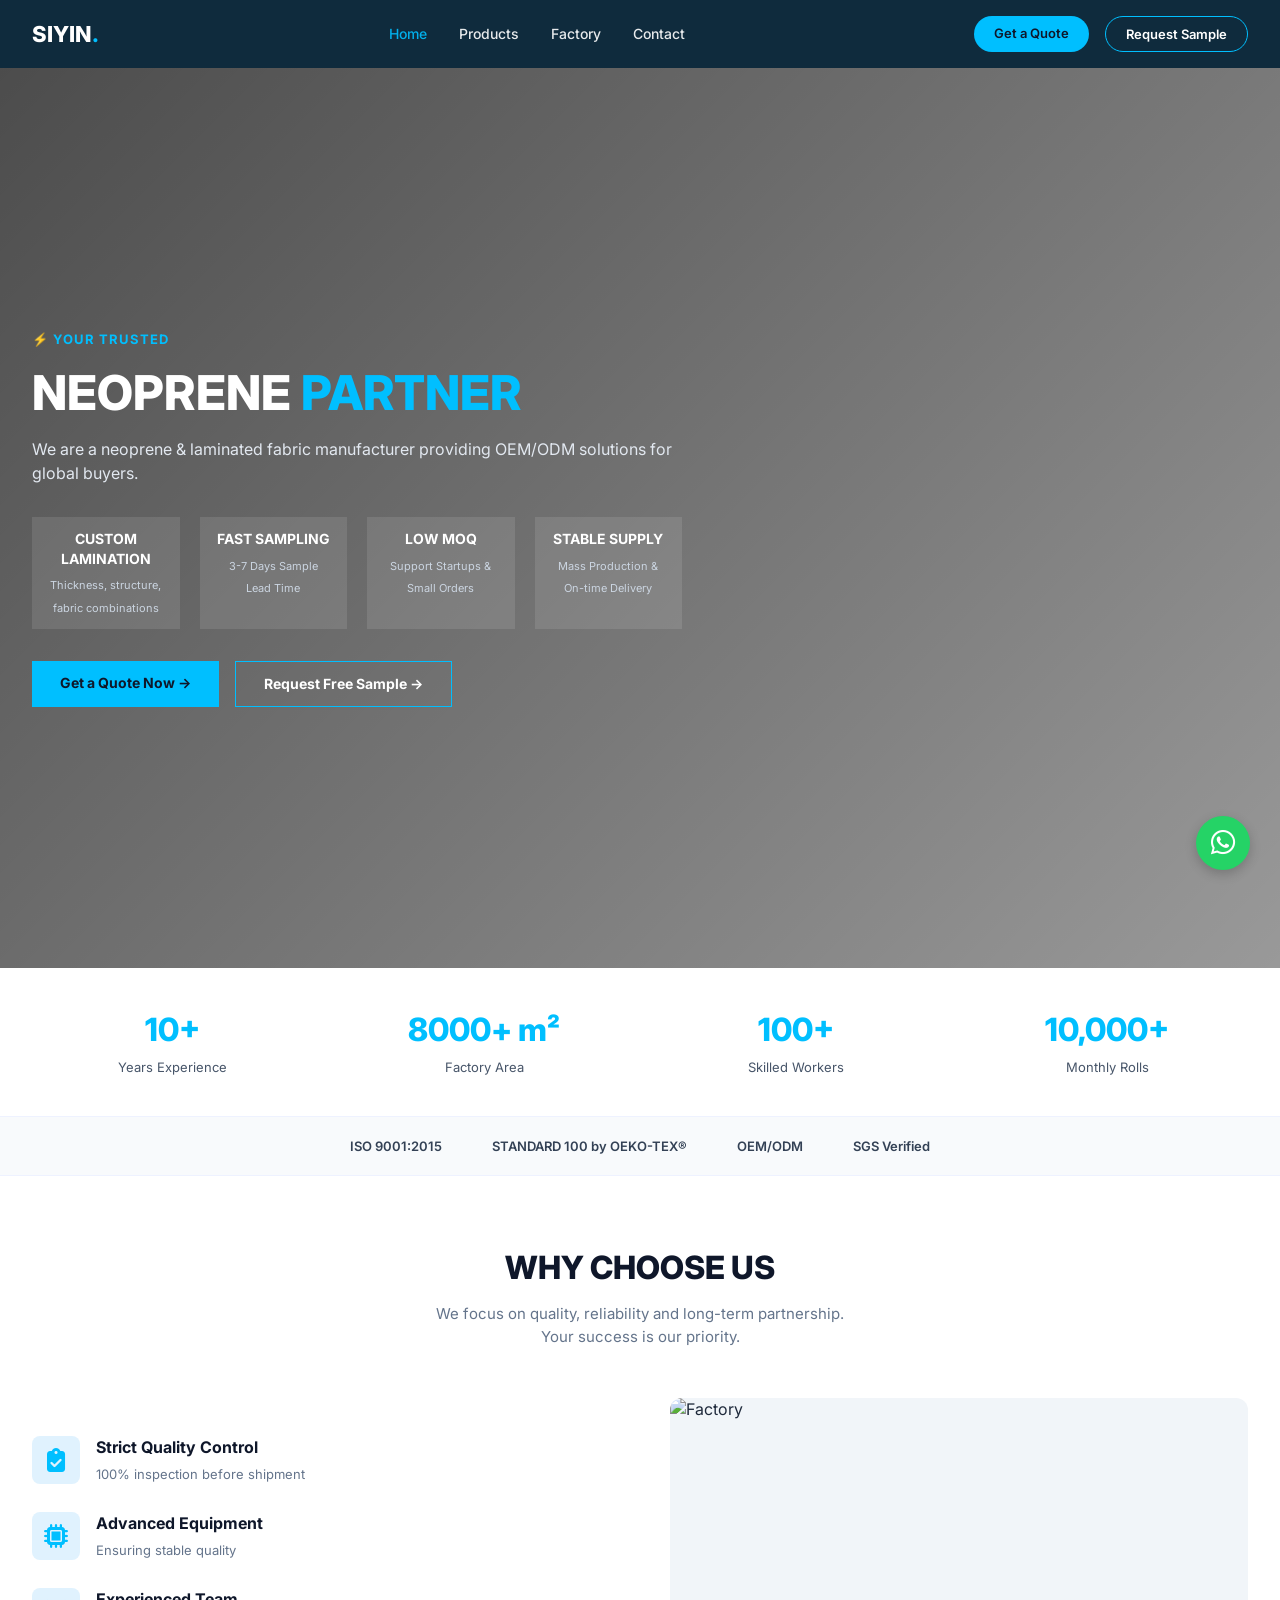
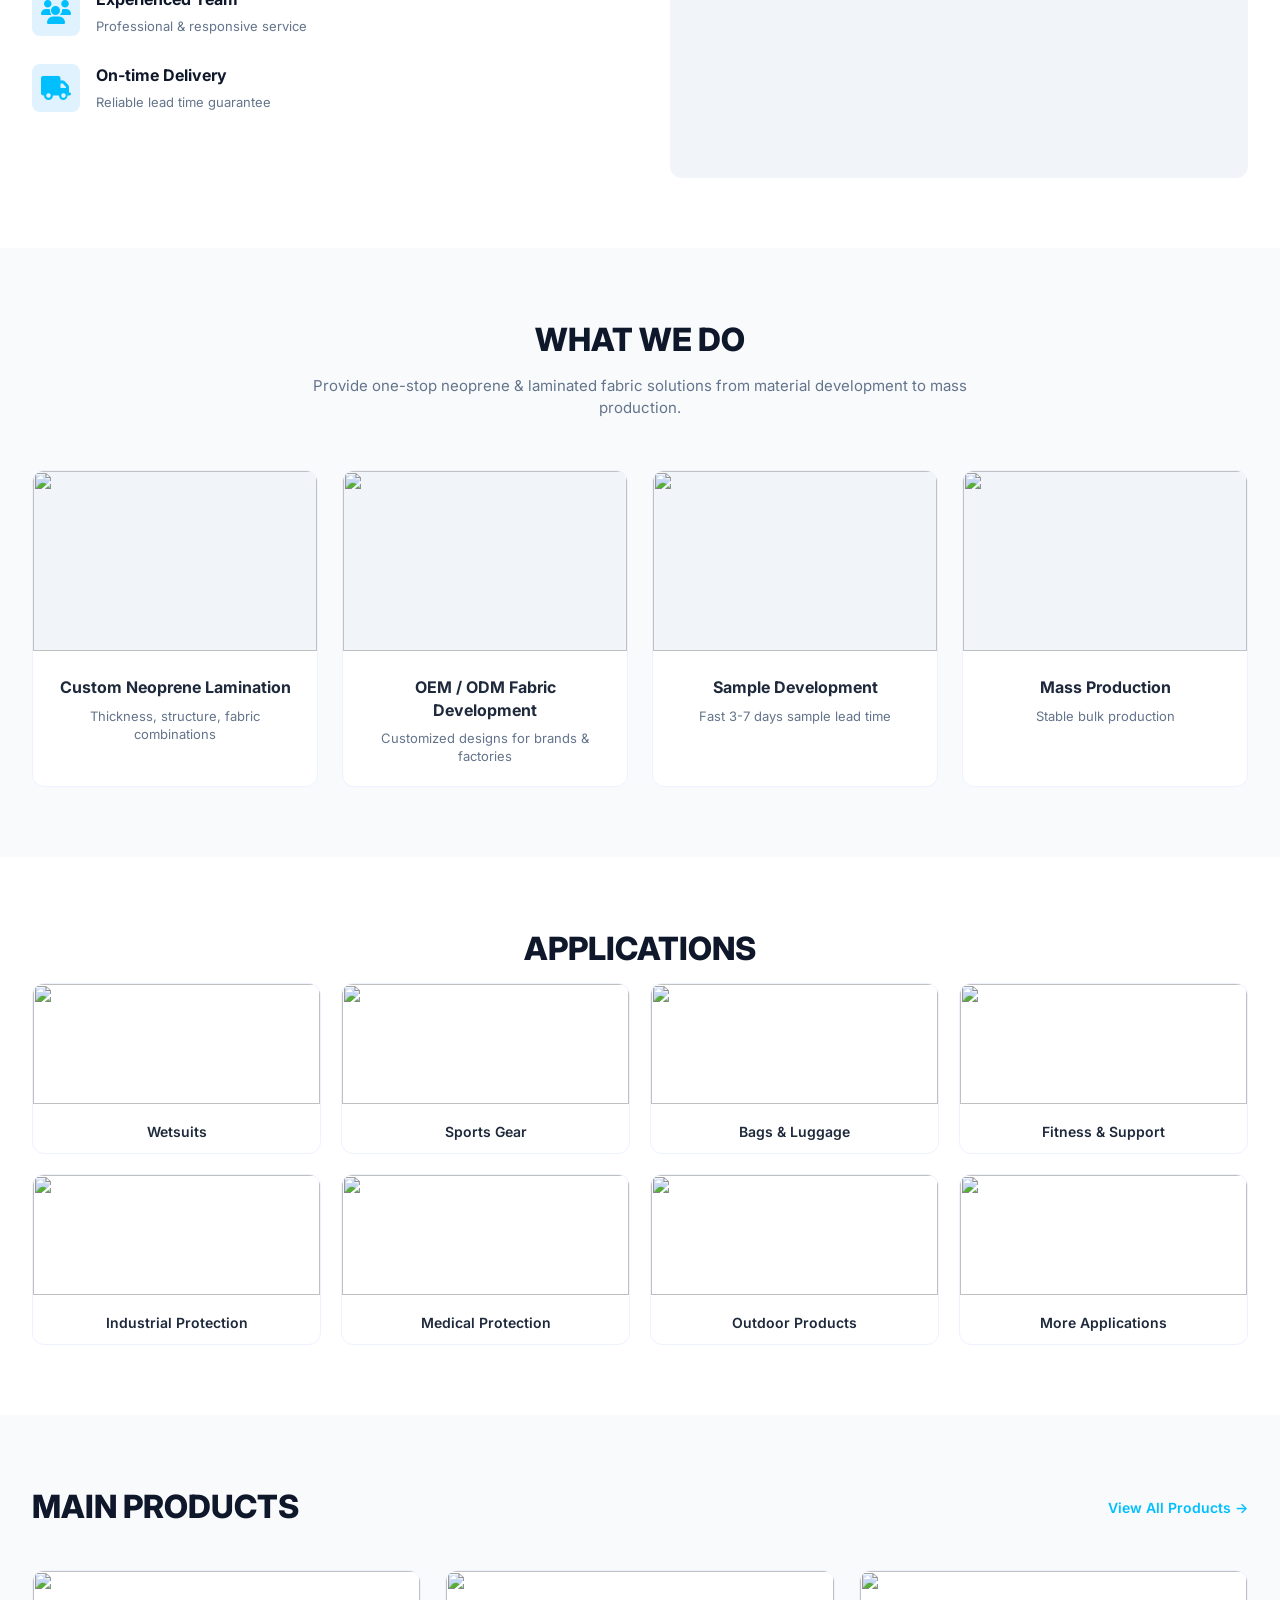
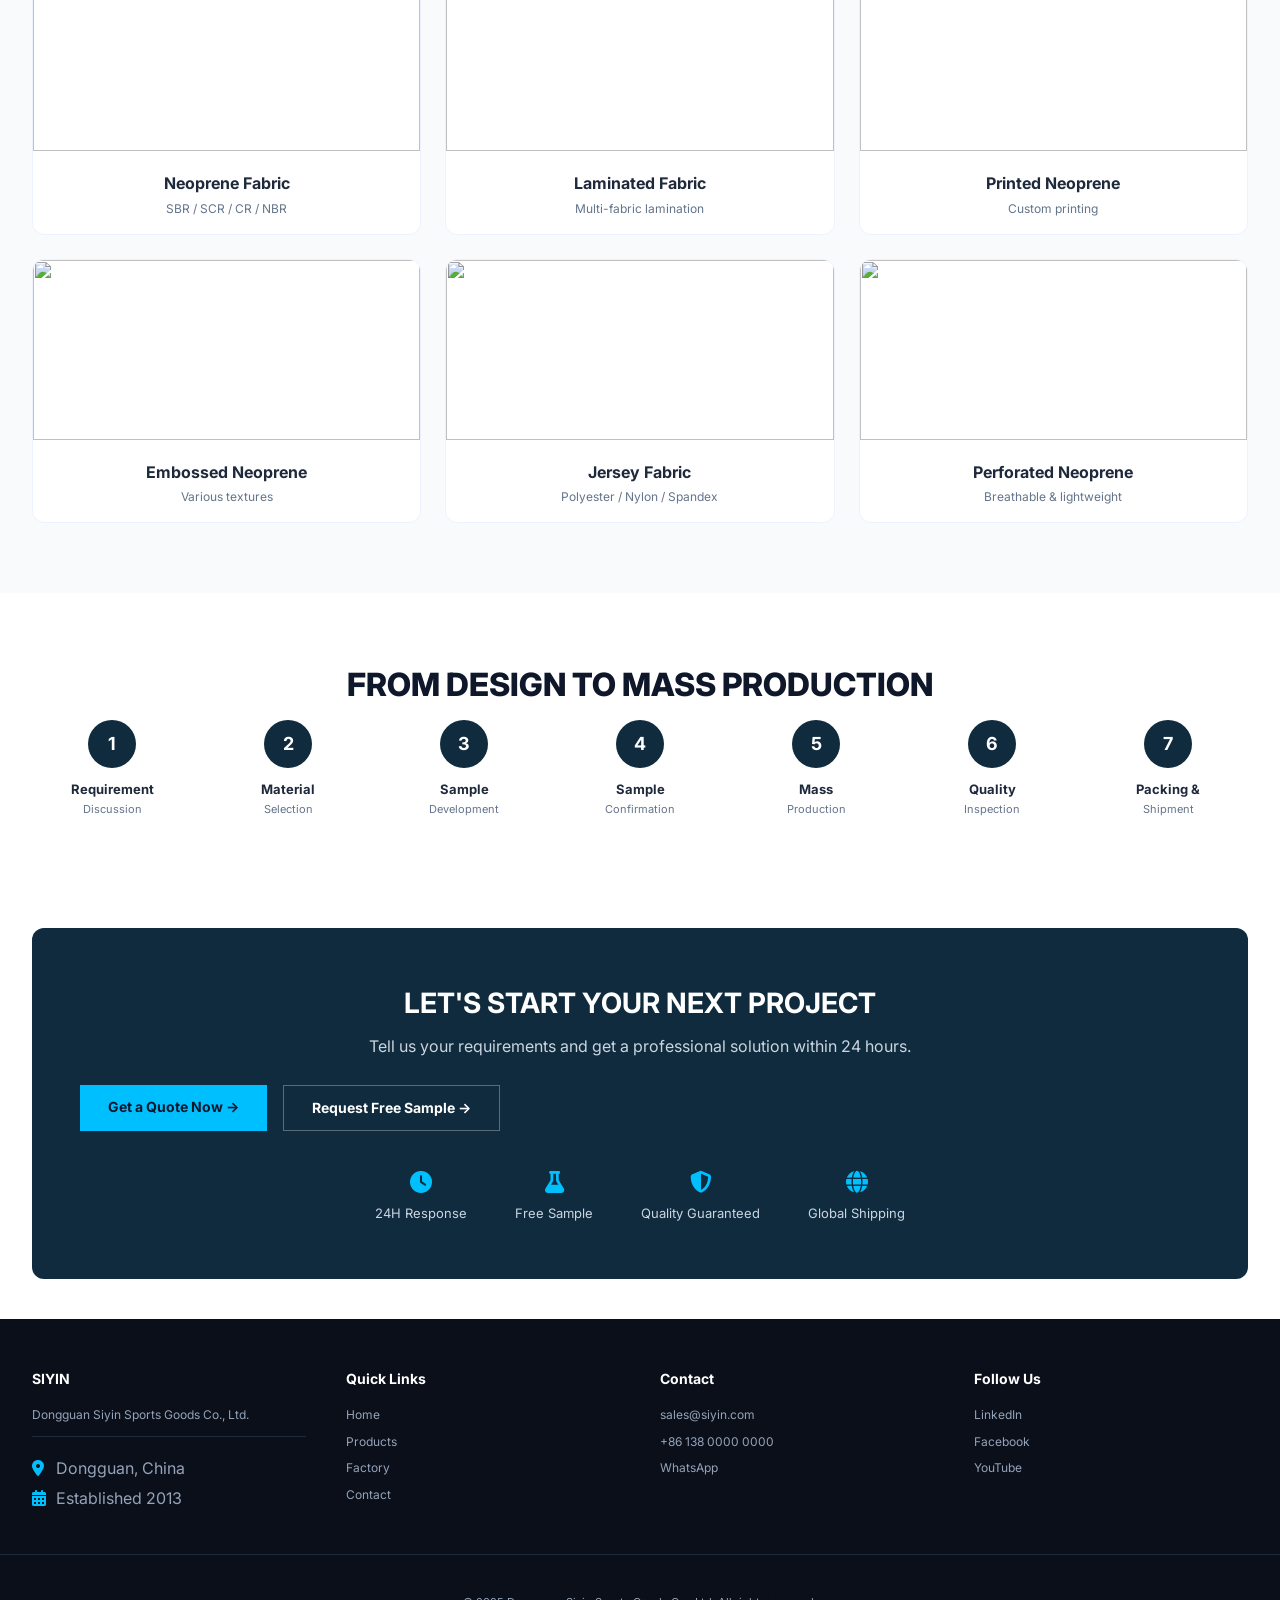
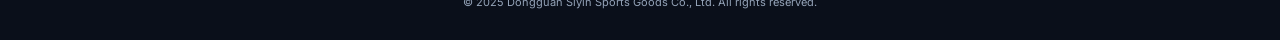
==== commit 622a8190: "Update index.html" ====
--- a/index.html
+++ b/index.html
@@ -24,93 +24,90 @@
 .nav-quote{background:#00bfff;color:#0f172a}
 .nav-sample{border:1px solid #00bfff;color:#fff}
 
-/* HERO */
-.hero{background:linear-gradient(135deg,#0f2b3d 0%,#1a4a6f 100%);padding:80px 0;min-height:85vh;display:flex;align-items:center}
-.hero-container{display:flex;justify-content:space-between;align-items:center;gap:60px;flex-wrap:wrap}
-.hero-left{flex:1}
-.hero-right{flex:1;position:relative}
+/* HERO - 工厂照片作为背景图 */
+.hero{position:relative;min-height:100vh;display:flex;align-items:center;background:url('https://placehold.co/1920x1080/1e4a6f/white?text=Factory+Background') center/cover no-repeat}
+.hero-overlay{position:absolute;top:0;left:0;width:100%;height:100%;background:linear-gradient(135deg,rgba(0,0,0,0.7) 0%,rgba(0,0,0,0.4) 100%)}
+.hero .container{position:relative;z-index:2;width:100%}
+.hero-content{max-width:650px}
 .hero-badge{font-size:13px;font-weight:700;color:#00bfff;letter-spacing:1px;margin-bottom:16px}
-.hero-left h1{font-size:48px;font-weight:800;color:#fff;margin-bottom:8px}
-.hero-left h1 span{color:#00bfff}
-.hero-desc{font-size:16px;color:#cbd5e1;margin-bottom:32px}
-.hero-tags{display:flex;gap:20px;flex-wrap:wrap;margin-bottom:32px}
-.hero-tag{background:rgba(255,255,255,0.1);padding:8px 16px;border-radius:40px;font-size:13px;font-weight:500;color:#fff;text-align:center}
-.hero-tag strong{display:block;font-size:14px}
-.hero-tag small{font-size:10px;opacity:0.8}
+.hero h1{font-size:48px;font-weight:800;color:#fff;margin-bottom:16px;line-height:1.2}
+.hero h1 span{color:#00bfff}
+.hero-desc{font-size:16px;color:#e2e8f0;margin-bottom:32px;line-height:1.5}
+.hero-tags{display:grid;grid-template-columns:repeat(4,1fr);gap:20px;margin-bottom:32px}
+.hero-tag{background:rgba(255,255,255,0.1);padding:12px 16px;text-align:center}
+.hero-tag strong{display:block;font-size:14px;font-weight:700;color:#fff;margin-bottom:4px}
+.hero-tag small{font-size:11px;color:#cbd5e1}
+
+/* 按钮 - 方框样式 */
 .btn-group{display:flex;gap:16px;flex-wrap:wrap}
-.btn{padding:12px 32px;border-radius:40px;font-weight:700;font-size:14px;cursor:pointer;border:none;text-decoration:none;display:inline-block}
+.btn{padding:12px 28px;font-weight:700;font-size:14px;cursor:pointer;border:none;text-decoration:none;display:inline-block;text-align:center}
 .btn-primary{background:#00bfff;color:#0f172a}
 .btn-outline{background:transparent;border:1px solid #00bfff;color:#fff}
-.video-btn-corner{position:absolute;bottom:16px;right:16px;background:rgba(0,0,0,0.7);backdrop-filter:blur(4px);padding:10px 18px;border-radius:40px;display:flex;align-items:center;gap:8px;text-decoration:none;color:#fff;font-size:13px;font-weight:600}
-.video-btn-corner:hover{background:#00bfff;color:#0f172a}
-.factory-card{background:#1e4a6f;border-radius:20px;overflow:hidden;position:relative}
-.factory-img{width:100%;height:320px;object-fit:cover;background:#2a5a7a;display:flex;align-items:center;justify-content:center;color:#fff}
+.btn-primary:hover{background:#0099cc}
+.btn-outline:hover{background:rgba(0,191,255,0.1)}
 
 /* 统计数据 */
-.stats-bar{background:#fff;padding:30px 0;border-bottom:1px solid #eef2ff}
-.stats-grid{display:flex;justify-content:space-between;gap:30px;flex-wrap:wrap;text-align:center}
-.stat-number{font-size:28px;font-weight:800;color:#00bfff}
+.stats-bar{background:#fff;padding:40px 0;border-bottom:1px solid #eef2ff}
+.stats-grid{display:flex;justify-content:space-between;gap:30px;flex-wrap:wrap}
+.stat-item{text-align:center;flex:1}
+.stat-number{font-size:32px;font-weight:800;color:#00bfff}
 .stat-label{font-size:13px;color:#475569;margin-top:5px}
 
 /* 认证栏 */
 .cert-bar{background:#f8fafc;padding:20px 0;border-bottom:1px solid #eef2ff}
-.cert-grid{display:flex;justify-content:center;gap:40px;flex-wrap:wrap}
-.cert-item{font-size:13px;font-weight:500;color:#334155}
-.cert-item i{color:#00bfff;margin-right:6px}
-
-/* 通用区块 - 标题和副标题居左 */
+.cert-grid{display:flex;justify-content:center;gap:50px;flex-wrap:wrap}
+.cert-item{font-size:13px;font-weight:600;color:#334155}
+
+/* 通用区块 */
 .section{padding:70px 0}
-.section-title-left{font-size:32px;font-weight:800;color:#0f172a;margin-bottom:12px;text-align:left}
-.section-subtitle-left{color:#64748b;font-size:15px;max-width:700px;margin-bottom:50px;text-align:left}
-.section-title-center{font-size:32px;font-weight:800;color:#0f172a;margin-bottom:12px;text-align:center}
-.section-subtitle-center{color:#64748b;font-size:15px;max-width:700px;margin:0 auto 50px;text-align:center}
-
-/* WHY CHOOSE US - 文字在左，照片在右 */
-.why-wrapper{display:flex;gap:50px;align-items:center}
-.why-left{flex:1}
-.why-right{flex:1}
+.section-title{font-size:32px;font-weight:800;color:#0f172a;margin-bottom:12px;text-align:center}
+.section-subtitle{color:#64748b;font-size:15px;max-width:700px;margin:0 auto 50px;text-align:center;line-height:1.5}
+
+/* WHY CHOOSE US - 文字和照片并排 */
+.why-wrapper{display:flex;gap:60px;align-items:center}
+.why-list{flex:1}
 .why-item{display:flex;gap:16px;margin-bottom:28px}
-.why-icon{width:48px;height:48px;background:#e0f2fe;border-radius:12px;display:flex;align-items:center;justify-content:center;flex-shrink:0}
+.why-icon{width:48px;height:48px;background:#e0f2fe;border-radius:8px;display:flex;align-items:center;justify-content:center}
 .why-icon i{font-size:24px;color:#00bfff}
 .why-text h4{font-size:16px;font-weight:700;margin-bottom:6px;color:#0f172a}
 .why-text p{font-size:13px;color:#64748b}
-.why-photo{background:#f1f5f9;border-radius:20px;overflow:hidden;height:380px}
+.why-photo{flex:1;background:#f1f5f9;border-radius:12px;overflow:hidden;height:380px}
 .why-photo img{width:100%;height:100%;object-fit:cover}
 
 /* WHAT WE DO */
 .what-grid{display:grid;grid-template-columns:repeat(4,1fr);gap:24px}
-.what-card{background:#fff;border-radius:20px;border:1px solid #eef2ff;overflow:hidden}
+.what-card{background:#fff;border-radius:12px;border:1px solid #eef2ff;overflow:hidden}
 .what-img{width:100%;height:180px;object-fit:cover;background:#f1f5f9}
 .what-content{padding:20px;text-align:center}
-.what-card h3{font-size:16px;font-weight:700;margin-bottom:8px;color:#0f172a}
+.what-card h3{font-size:16px;font-weight:700;margin-bottom:8px}
 .what-card p{font-size:13px;color:#64748b}
 
-/* APPLICATIONS - 无View More */
+/* APPLICATIONS */
 .apps-grid{display:grid;grid-template-columns:repeat(4,1fr);gap:20px}
-.app-card{background:#fff;border-radius:16px;border:1px solid #eef2ff;overflow:hidden;text-align:center}
-.app-card img{width:100%;height:120px;object-fit:cover;background:#f1f5f9}
-.app-card h4{font-size:14px;font-weight:600;padding:12px;color:#0f172a}
+.app-card{background:#fff;border-radius:12px;border:1px solid #eef2ff;overflow:hidden;text-align:center}
+.app-card img{width:100%;height:120px;object-fit:cover}
+.app-card h4{font-size:14px;font-weight:600;padding:12px}
 
 /* MAIN PRODUCTS */
-.products-header{display:flex;justify-content:space-between;align-items:center;margin-bottom:40px;flex-wrap:wrap;gap:16px}
+.products-header{display:flex;justify-content:space-between;align-items:center;margin-bottom:40px;flex-wrap:wrap}
 .products-header h2{margin-bottom:0}
-.products-header .view-link{color:#00bfff;text-decoration:none;font-weight:600;font-size:14px}
+.products-header a{color:#00bfff;text-decoration:none;font-weight:600;font-size:14px}
 .products-grid{display:grid;grid-template-columns:repeat(3,1fr);gap:24px}
-.product-card{background:#fff;border-radius:20px;border:1px solid #eef2ff;overflow:hidden}
-.product-card img{width:100%;height:180px;object-fit:cover;background:#f1f5f9}
+.product-card{background:#fff;border-radius:12px;border:1px solid #eef2ff;overflow:hidden}
+.product-card img{width:100%;height:180px;object-fit:cover}
 .product-info{padding:16px;text-align:center}
-.product-info h4{font-size:16px;font-weight:700;margin-bottom:6px;color:#0f172a}
+.product-info h4{font-size:16px;font-weight:700;margin-bottom:6px}
 .product-info p{font-size:12px;color:#64748b}
 
-/* PROCESS - 居中 */
+/* PROCESS */
 .process-steps{display:flex;justify-content:space-between;gap:16px;flex-wrap:wrap}
 .process-step{flex:1;text-align:center;min-width:100px}
 .step-number{width:48px;height:48px;background:#0f2b3d;color:#fff;border-radius:50%;display:flex;align-items:center;justify-content:center;font-weight:700;font-size:18px;margin:0 auto 12px}
-.process-step h4{font-size:13px;font-weight:700;color:#0f172a;margin-bottom:4px}
-.process-step p{font-size:11px;font-weight:700;color:#64748b}
+.process-step h4{font-size:13px;font-weight:700;margin-bottom:4px}
+.process-step p{font-size:11px;color:#64748b}
 
 /* CTA */
-.cta-box{background:#0f2b3d;color:#fff;padding:56px 48px;text-align:center;border-radius:24px;margin:40px auto}
+.cta-box{background:#0f2b3d;color:#fff;padding:56px 48px;text-align:center;border-radius:12px;margin:40px auto}
 .cta-box h2{font-size:28px;font-weight:700;margin-bottom:12px}
 .cta-box p{color:#cbd5e1;margin-bottom:28px}
 .cta-features{display:flex;justify-content:center;gap:48px;flex-wrap:wrap;margin-top:40px}
@@ -131,28 +128,23 @@
 .whatsapp-float{position:fixed;bottom:30px;right:30px;background:#25D366;color:#fff;width:54px;height:54px;border-radius:50%;display:flex;align-items:center;justify-content:center;font-size:28px;text-decoration:none;box-shadow:0 4px 12px rgba(0,0,0,0.2);z-index:100}
 
 @media(max-width:1024px){
+.hero-tags{grid-template-columns:repeat(2,1fr)}
 .what-grid,.apps-grid,.products-grid{grid-template-columns:repeat(2,1fr)}
 .why-wrapper{flex-direction:column}
-.hero-container{flex-direction:column;text-align:center}
-.hero-left{text-align:center}
-.hero-tags{justify-content:center}
-.btn-group{justify-content:center}
-.stats-grid{justify-content:center}
 .footer-grid{grid-template-columns:repeat(2,1fr)}
 }
 @media(max-width:768px){
 .nav-container{flex-direction:column;gap:12px}
 .nav-links{flex-wrap:wrap;justify-content:center;gap:20px}
-.hero-left h1{font-size:32px}
+.hero h1{font-size:32px}
+.hero-tags{grid-template-columns:1fr}
 .what-grid,.apps-grid,.products-grid{grid-template-columns:1fr}
-.stats-grid{flex-direction:column;align-items:center}
-.hero-tags{flex-direction:column;align-items:center}
+.stats-grid{flex-direction:column;align-items:center;gap:20px}
 .btn-group{flex-direction:column;align-items:center}
 .process-steps{flex-direction:column;align-items:center}
 .cta-box{padding:35px 20px}
 .cta-box h2{font-size:24px}
 .footer-grid{grid-template-columns:1fr;text-align:center}
-.why-photo{height:250px}
 }
 </style>
 </head>
@@ -175,10 +167,11 @@
   </div>
 </div>
 
-<!-- HERO -->
+<!-- HERO - 工厂照片作为背景 -->
 <div class="hero">
-  <div class="container hero-container">
-    <div class="hero-left">
+  <div class="hero-overlay"></div>
+  <div class="container">
+    <div class="hero-content">
       <div class="hero-badge">⚡ YOUR TRUSTED</div>
       <h1>NEOPRENE <span>PARTNER</span></h1>
       <p class="hero-desc">We are a neoprene & laminated fabric manufacturer providing OEM/ODM solutions for global buyers.</p>
@@ -193,50 +186,42 @@
         <a href="contact.html" class="btn btn-outline">Request Free Sample →</a>
       </div>
     </div>
-    <div class="hero-right">
-      <div class="factory-card">
-        <div class="factory-img" style="display:flex;align-items:center;justify-content:center;">🏭 工厂照片</div>
-        <a href="#" class="video-btn-corner" onclick="alert('播放工厂视频'); return false;"><i class="fas fa-play-circle"></i> Watch Video</a>
-      </div>
-    </div>
   </div>
 </div>
 
 <!-- 统计数据 -->
 <div class="stats-bar">
   <div class="container stats-grid">
-    <div><div class="stat-number">10+</div><div class="stat-label">Years Experience</div></div>
-    <div><div class="stat-number">8000+ m²</div><div class="stat-label">Factory Area</div></div>
-    <div><div class="stat-number">100+</div><div class="stat-label">Skilled Workers</div></div>
-    <div><div class="stat-number">10,000+</div><div class="stat-label">Monthly Rolls</div></div>
+    <div class="stat-item"><div class="stat-number">10+</div><div class="stat-label">Years Experience</div></div>
+    <div class="stat-item"><div class="stat-number">8000+ m²</div><div class="stat-label">Factory Area</div></div>
+    <div class="stat-item"><div class="stat-number">100+</div><div class="stat-label">Skilled Workers</div></div>
+    <div class="stat-item"><div class="stat-number">10,000+</div><div class="stat-label">Monthly Rolls</div></div>
   </div>
 </div>
 
 <!-- 认证栏 -->
 <div class="cert-bar">
   <div class="container cert-grid">
-    <div class="cert-item"><i class="fas fa-check-circle"></i> ISO 9001:2015</div>
-    <div class="cert-item"><i class="fas fa-check-circle"></i> STANDARD 100 by OEKO-TEX®</div>
-    <div class="cert-item"><i class="fas fa-check-circle"></i> REACH</div>
-    <div class="cert-item"><i class="fas fa-check-circle"></i> SGS Verified</div>
-  </div>
-</div>
-
-<!-- WHY CHOOSE US - 文字在左，照片在右 -->
+    <div class="cert-item">ISO 9001:2015</div>
+    <div class="cert-item">STANDARD 100 by OEKO-TEX®</div>
+    <div class="cert-item">OEM/ODM</div>
+    <div class="cert-item">SGS Verified</div>
+  </div>
+</div>
+
+<!-- WHY CHOOSE US -->
 <div class="section">
   <div class="container">
-    <h2 class="section-title-left">WHY CHOOSE US</h2>
-    <p class="section-subtitle-left">We focus on quality, reliability and long-term partnership. Your success is our priority.</p>
+    <h2 class="section-title">WHY CHOOSE US</h2>
+    <p class="section-subtitle">We focus on quality, reliability and long-term partnership.<br>Your success is our priority.</p>
     <div class="why-wrapper">
-      <div class="why-left">
+      <div class="why-list">
         <div class="why-item"><div class="why-icon"><i class="fas fa-clipboard-check"></i></div><div class="why-text"><h4>Strict Quality Control</h4><p>100% inspection before shipment</p></div></div>
         <div class="why-item"><div class="why-icon"><i class="fas fa-microchip"></i></div><div class="why-text"><h4>Advanced Equipment</h4><p>Ensuring stable quality</p></div></div>
         <div class="why-item"><div class="why-icon"><i class="fas fa-users"></i></div><div class="why-text"><h4>Experienced Team</h4><p>Professional & responsive service</p></div></div>
         <div class="why-item"><div class="why-icon"><i class="fas fa-truck"></i></div><div class="why-text"><h4>On-time Delivery</h4><p>Reliable lead time guarantee</p></div></div>
       </div>
-      <div class="why-right">
-        <div class="why-photo"><img src="https://placehold.co/600x380/0f2b3d/white?text=Factory+Photo" alt="Factory Photo"></div>
-      </div>
+      <div class="why-photo"><img src="https://placehold.co/600x380/0f2b3d/white?text=Factory+Photo" alt="Factory"></div>
     </div>
   </div>
 </div>
@@ -244,21 +229,21 @@
 <!-- WHAT WE DO -->
 <div class="section" style="background:#f8fafc">
   <div class="container">
-    <h2 class="section-title-left">WHAT WE DO</h2>
-    <p class="section-subtitle-left">Provide one-stop neoprene & laminated fabric solutions from material development to mass production.</p>
+    <h2 class="section-title">WHAT WE DO</h2>
+    <p class="section-subtitle">Provide one-stop neoprene & laminated fabric solutions from material development to mass production.</p>
     <div class="what-grid">
       <div class="what-card"><img src="https://placehold.co/400x180/0f2b3d/white?text=Custom+Lamination" class="what-img"><div class="what-content"><h3>Custom Neoprene Lamination</h3><p>Thickness, structure, fabric combinations</p></div></div>
       <div class="what-card"><img src="https://placehold.co/400x180/0f2b3d/white?text=OEM+ODM" class="what-img"><div class="what-content"><h3>OEM / ODM Fabric Development</h3><p>Customized designs for brands & factories</p></div></div>
       <div class="what-card"><img src="https://placehold.co/400x180/0f2b3d/white?text=Sample+Development" class="what-img"><div class="what-content"><h3>Sample Development</h3><p>Fast 3-7 days sample lead time</p></div></div>
-      <div class="what-card"><img src="https://placehold.co/400x180/0f2b3d/white?text=Mass+Production" class="what-img"><div class="what-content"><h3>Mass Production</h3><p>Stable bulk production for industrial & sports</p></div></div>
-    </div>
-  </div>
-</div>
-
-<!-- APPLICATIONS - 无View More -->
+      <div class="what-card"><img src="https://placehold.co/400x180/0f2b3d/white?text=Mass+Production" class="what-img"><div class="what-content"><h3>Mass Production</h3><p>Stable bulk production</p></div></div>
+    </div>
+  </div>
+</div>
+
+<!-- APPLICATIONS -->
 <div class="section">
   <div class="container">
-    <h2 class="section-title-left">APPLICATIONS</h2>
+    <h2 class="section-title">APPLICATIONS</h2>
     <div class="apps-grid">
       <div class="app-card"><img src="https://placehold.co/200x120/0f2b3d/white?text=Wetsuits"><h4>Wetsuits</h4></div>
       <div class="app-card"><img src="https://placehold.co/200x120/0f2b3d/white?text=Sports+Gear"><h4>Sports Gear</h4></div>
@@ -276,8 +261,8 @@
 <div class="section" style="background:#f8fafc">
   <div class="container">
     <div class="products-header">
-      <h2 class="section-title-left" style="margin-bottom:0">MAIN PRODUCTS</h2>
-      <a href="products.html" class="view-link">View All Products →</a>
+      <h2 class="section-title" style="margin-bottom:0">MAIN PRODUCTS</h2>
+      <a href="products.html">View All Products →</a>
     </div>
     <div class="products-grid">
       <div class="product-card"><img src="https://placehold.co/400x180/0f2b3d/white?text=Neoprene+Fabric"><div class="product-info"><h4>Neoprene Fabric</h4><p>SBR / SCR / CR / NBR</p></div></div>
@@ -290,10 +275,10 @@
   </div>
 </div>
 
-<!-- FROM DESIGN TO MASS PRODUCTION - 居中 -->
+<!-- FROM DESIGN TO MASS PRODUCTION -->
 <div class="section">
   <div class="container">
-    <h2 class="section-title-center">FROM DESIGN TO MASS PRODUCTION</h2>
+    <h2 class="section-title">FROM DESIGN TO MASS PRODUCTION</h2>
     <div class="process-steps">
       <div class="process-step"><div class="step-number">1</div><h4>Requirement</h4><p>Discussion</p></div>
       <div class="process-step"><div class="step-number">2</div><h4>Material</h4><p>Selection</p></div>
@@ -325,39 +310,12 @@
 <!-- FOOTER -->
 <footer class="footer">
   <div class="container footer-grid">
-    <div class="footer-col">
-      <h4>SIYIN</h4>
-      <p>Dongguan Siyin Sports Goods Co., Ltd.</p>
-      <div class="footer-info">
-        <div><i class="fas fa-map-marker-alt"></i> Dongguan, China</div>
-        <div><i class="fas fa-calendar-alt"></i> Established 2013</div>
-      </div>
-    </div>
-    <div class="footer-col">
-      <h4>Quick Links</h4>
-      <a href="index.html">Home</a>
-      <a href="products.html">Products</a>
-      <a href="factory.html">Factory</a>
-      <a href="contact.html">Contact</a>
-    </div>
-    <div class="footer-col">
-      <h4>Contact</h4>
-      <a href="mailto:sales@siyin.com">sales@siyin.com</a>
-      <a href="tel:+8613800000000">+86 138 0000 0000</a>
-      <a href="#">WhatsApp</a>
-    </div>
-    <div class="footer-col">
-      <h4>Follow Us</h4>
-      <a href="#">LinkedIn</a>
-      <a href="#">Facebook</a>
-      <a href="#">YouTube</a>
-    </div>
-  </div>
-  <div class="footer-bottom">
-    <div class="container">
-      <p>© 2025 Dongguan Siyin Sports Goods Co., Ltd. All rights reserved.</p>
-    </div>
-  </div>
+    <div class="footer-col"><h4>SIYIN</h4><p>Dongguan Siyin Sports Goods Co., Ltd.</p><div class="footer-info"><div><i class="fas fa-map-marker-alt"></i> Dongguan, China</div><div><i class="fas fa-calendar-alt"></i> Established 2013</div></div></div>
+    <div class="footer-col"><h4>Quick Links</h4><a href="index.html">Home</a><a href="products.html">Products</a><a href="factory.html">Factory</a><a href="contact.html">Contact</a></div>
+    <div class="footer-col"><h4>Contact</h4><a href="mailto:sales@siyin.com">sales@siyin.com</a><a href="tel:+8613800000000">+86 138 0000 0000</a><a href="#">WhatsApp</a></div>
+    <div class="footer-col"><h4>Follow Us</h4><a href="#">LinkedIn</a><a href="#">Facebook</a><a href="#">YouTube</a></div>
+  </div>
+  <div class="footer-bottom"><p>© 2025 Dongguan Siyin Sports Goods Co., Ltd. All rights reserved.</p></div>
 </footer>
 
 <a href="https://wa.me/8613800000000" class="whatsapp-float" target="_blank"><i class="fab fa-whatsapp"></i></a>
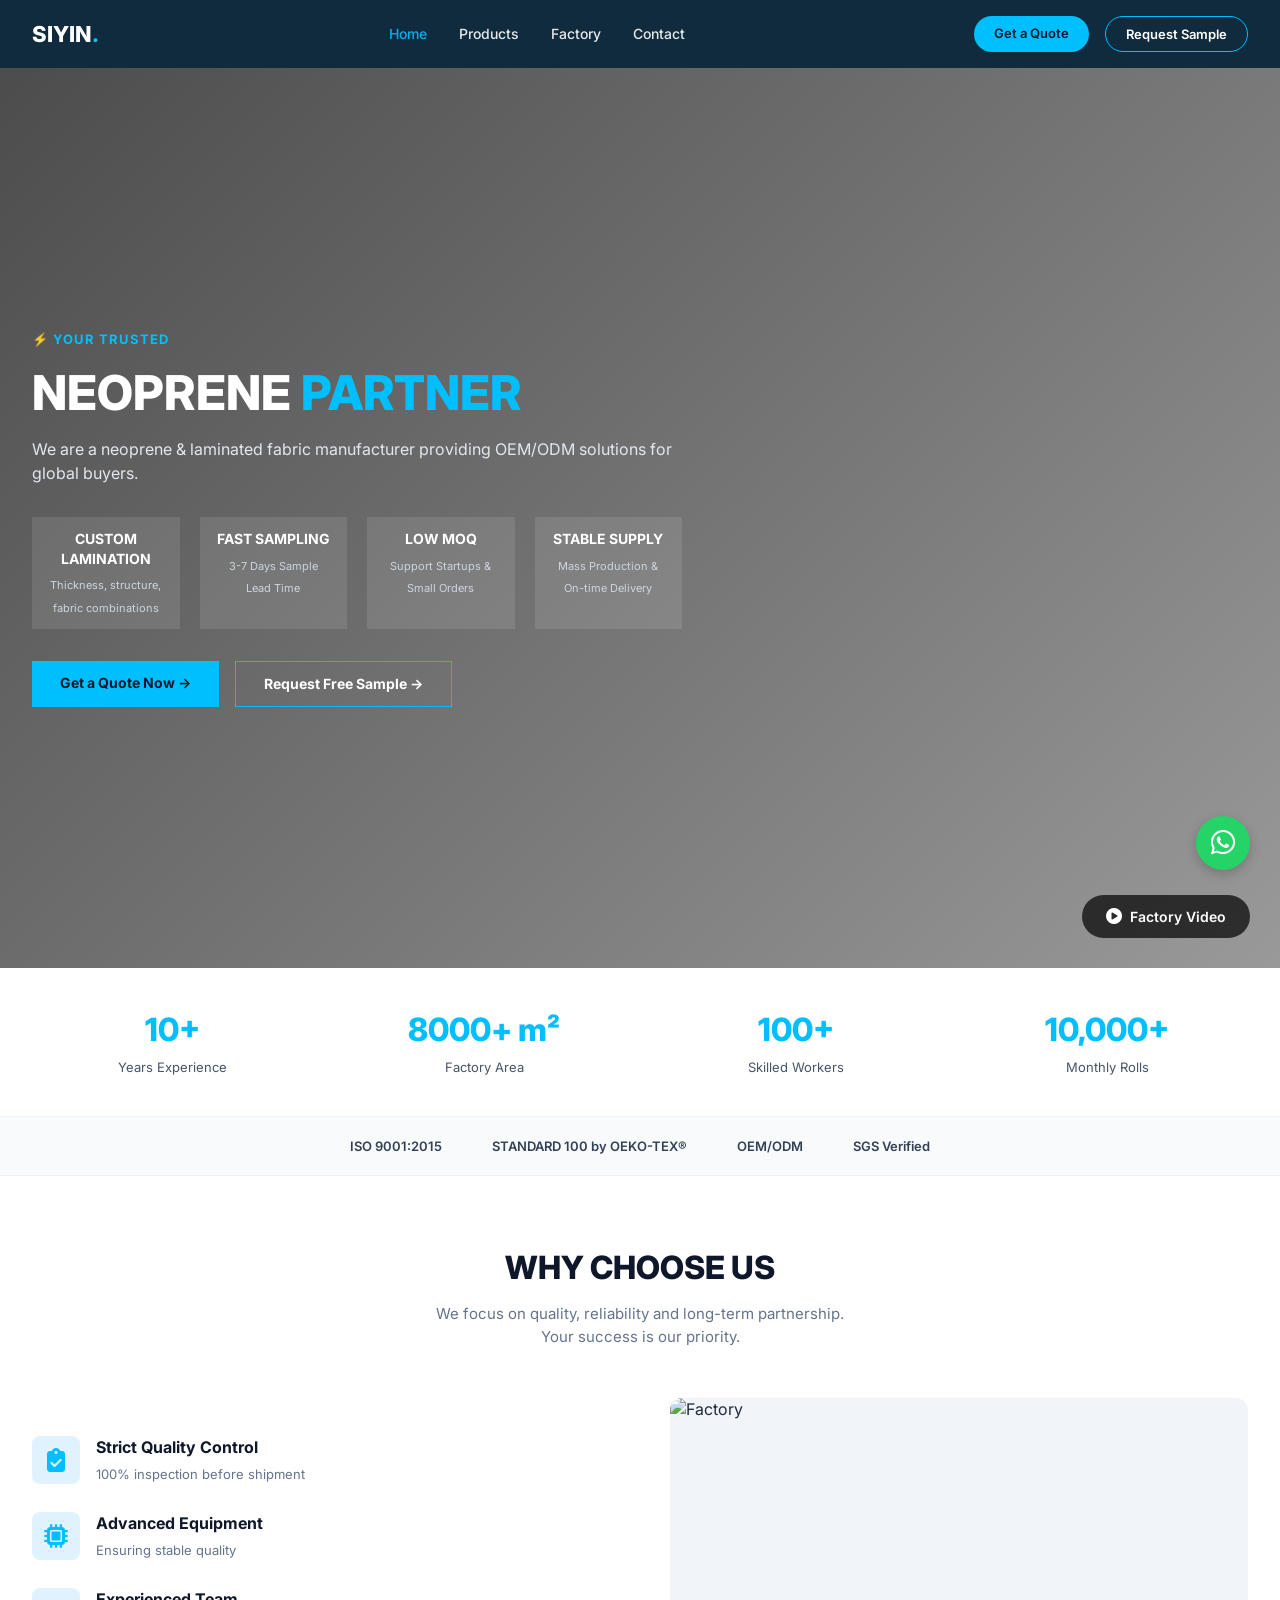
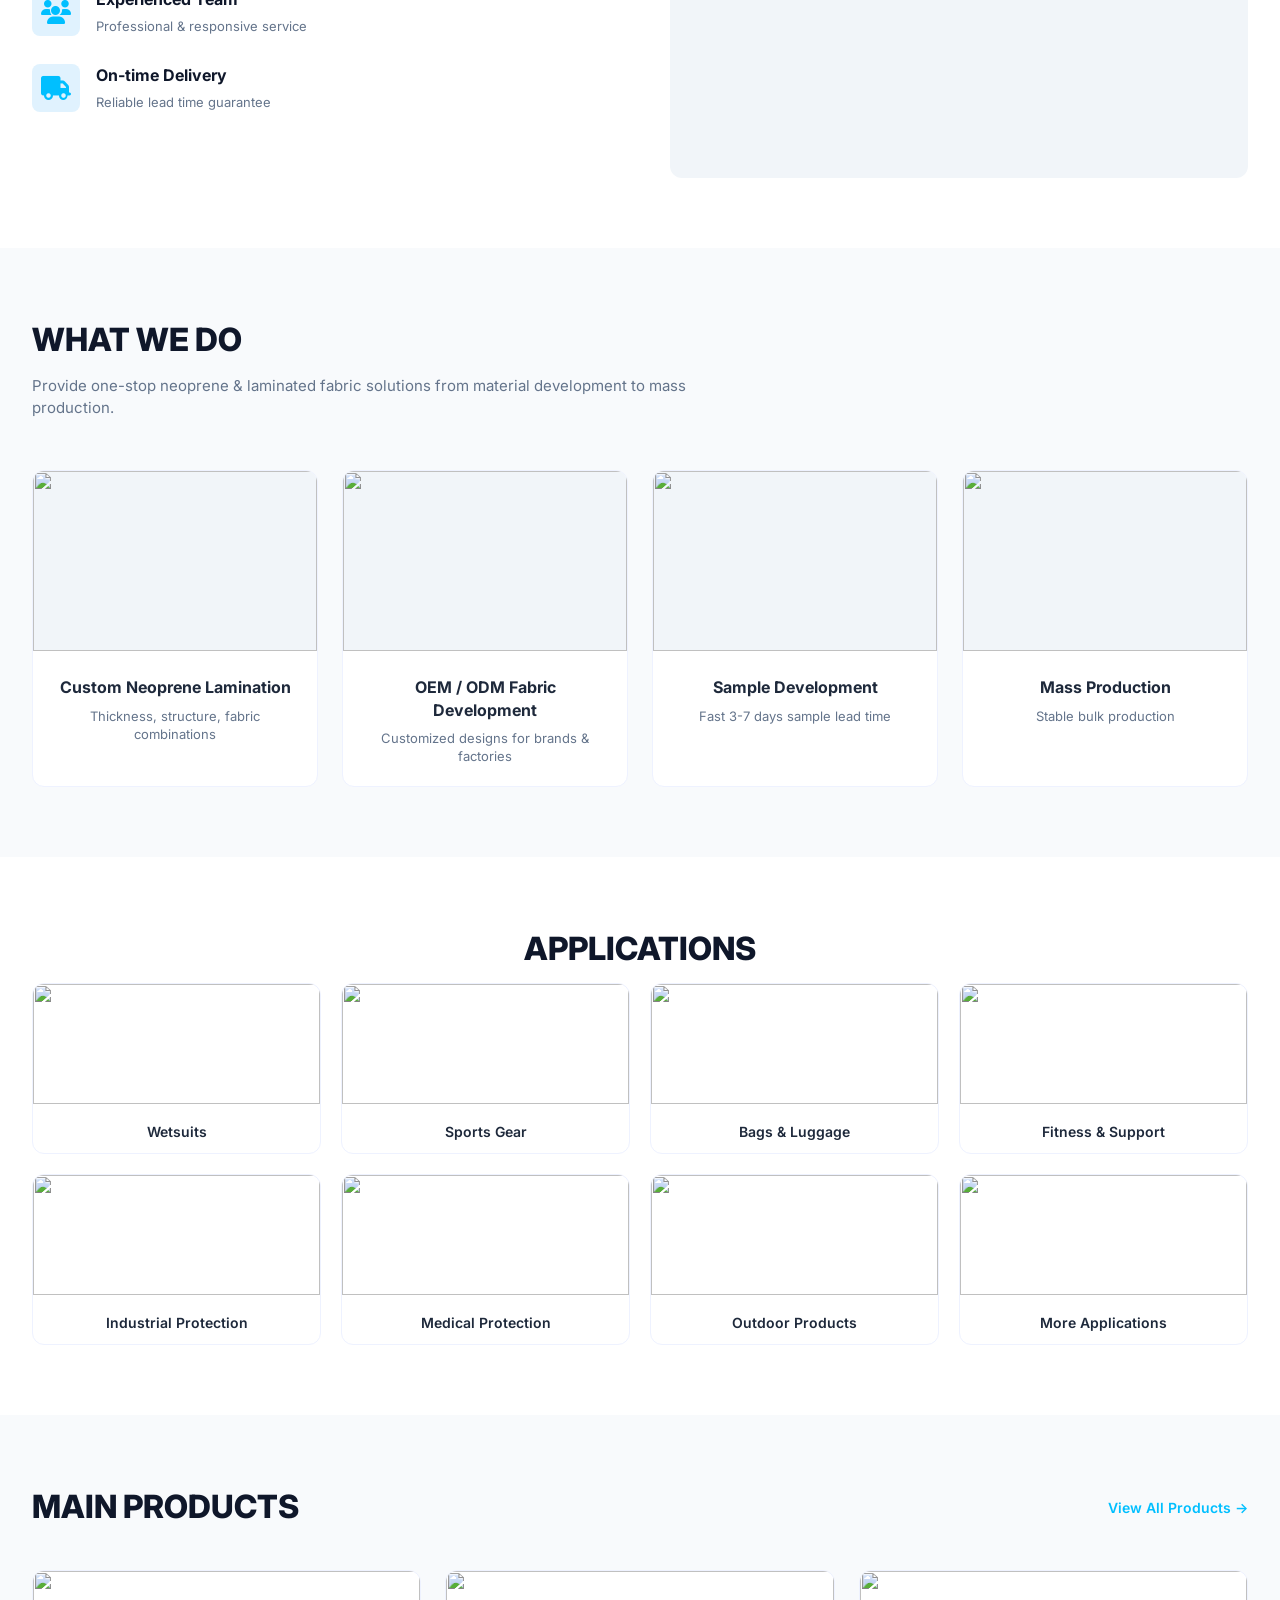
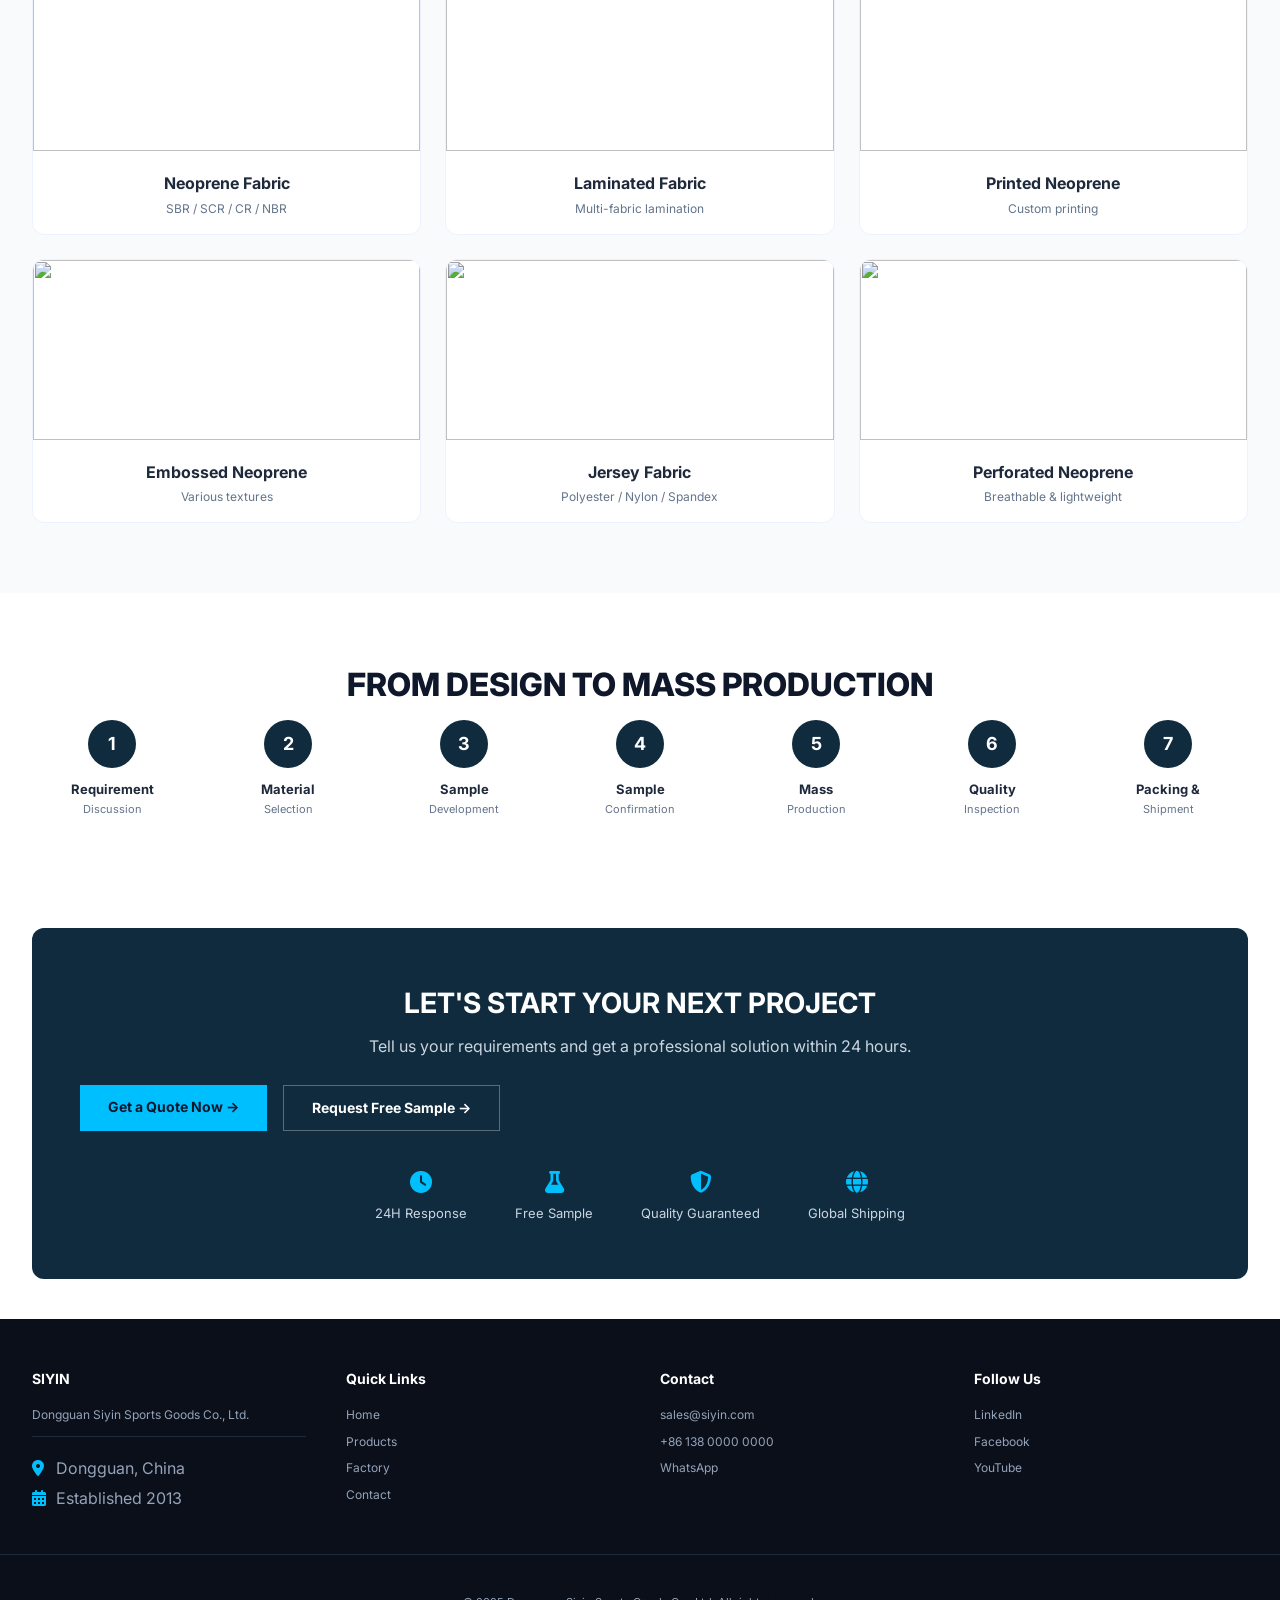
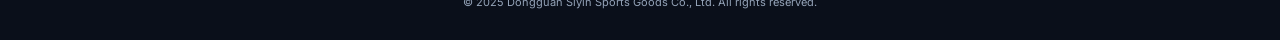
==== commit fd256c77: "Add video button and update section titles" ====
--- a/index.html
+++ b/index.html
@@ -46,6 +46,11 @@
 .btn-primary:hover{background:#0099cc}
 .btn-outline:hover{background:rgba(0,191,255,0.1)}
 
+/* 右下角视频按钮 */
+.video-btn-corner{position:absolute;bottom:30px;right:30px;background:rgba(0,0,0,0.7);backdrop-filter:blur(4px);padding:12px 24px;border-radius:40px;display:flex;align-items:center;gap:8px;text-decoration:none;color:#fff;font-size:14px;font-weight:600;z-index:10}
+.video-btn-corner:hover{background:#00bfff;color:#0f172a}
+.video-btn-corner i{font-size:16px}
+
 /* 统计数据 */
 .stats-bar{background:#fff;padding:40px 0;border-bottom:1px solid #eef2ff}
 .stats-grid{display:flex;justify-content:space-between;gap:30px;flex-wrap:wrap}
@@ -60,10 +65,12 @@
 
 /* 通用区块 */
 .section{padding:70px 0}
-.section-title{font-size:32px;font-weight:800;color:#0f172a;margin-bottom:12px;text-align:center}
-.section-subtitle{color:#64748b;font-size:15px;max-width:700px;margin:0 auto 50px;text-align:center;line-height:1.5}
-
-/* WHY CHOOSE US - 文字和照片并排 */
+.section-title-center{font-size:32px;font-weight:800;color:#0f172a;margin-bottom:12px;text-align:center}
+.section-subtitle-center{color:#64748b;font-size:15px;max-width:700px;margin:0 auto 50px;text-align:center;line-height:1.5}
+.section-title-left{font-size:32px;font-weight:800;color:#0f172a;margin-bottom:12px;text-align:left}
+.section-subtitle-left{color:#64748b;font-size:15px;max-width:700px;margin-bottom:50px;text-align:left;line-height:1.5}
+
+/* WHY CHOOSE US */
 .why-wrapper{display:flex;gap:60px;align-items:center}
 .why-list{flex:1}
 .why-item{display:flex;gap:16px;margin-bottom:28px}
@@ -145,6 +152,7 @@
 .cta-box{padding:35px 20px}
 .cta-box h2{font-size:24px}
 .footer-grid{grid-template-columns:1fr;text-align:center}
+.video-btn-corner{bottom:15px;right:15px;padding:8px 16px;font-size:12px}
 }
 </style>
 </head>
@@ -187,6 +195,8 @@
       </div>
     </div>
   </div>
+  <!-- 右下角视频按钮 -->
+  <a href="#" class="video-btn-corner" onclick="alert('播放工厂视频'); return false;"><i class="fas fa-play-circle"></i> Factory Video</a>
 </div>
 
 <!-- 统计数据 -->
@@ -212,8 +222,8 @@
 <!-- WHY CHOOSE US -->
 <div class="section">
   <div class="container">
-    <h2 class="section-title">WHY CHOOSE US</h2>
-    <p class="section-subtitle">We focus on quality, reliability and long-term partnership.<br>Your success is our priority.</p>
+    <h2 class="section-title-center">WHY CHOOSE US</h2>
+    <p class="section-subtitle-center">We focus on quality, reliability and long-term partnership.<br>Your success is our priority.</p>
     <div class="why-wrapper">
       <div class="why-list">
         <div class="why-item"><div class="why-icon"><i class="fas fa-clipboard-check"></i></div><div class="why-text"><h4>Strict Quality Control</h4><p>100% inspection before shipment</p></div></div>
@@ -226,11 +236,11 @@
   </div>
 </div>
 
-<!-- WHAT WE DO -->
+<!-- WHAT WE DO - 标题和副标题居左 -->
 <div class="section" style="background:#f8fafc">
   <div class="container">
-    <h2 class="section-title">WHAT WE DO</h2>
-    <p class="section-subtitle">Provide one-stop neoprene & laminated fabric solutions from material development to mass production.</p>
+    <h2 class="section-title-left">WHAT WE DO</h2>
+    <p class="section-subtitle-left">Provide one-stop neoprene & laminated fabric solutions from material development to mass production.</p>
     <div class="what-grid">
       <div class="what-card"><img src="https://placehold.co/400x180/0f2b3d/white?text=Custom+Lamination" class="what-img"><div class="what-content"><h3>Custom Neoprene Lamination</h3><p>Thickness, structure, fabric combinations</p></div></div>
       <div class="what-card"><img src="https://placehold.co/400x180/0f2b3d/white?text=OEM+ODM" class="what-img"><div class="what-content"><h3>OEM / ODM Fabric Development</h3><p>Customized designs for brands & factories</p></div></div>
@@ -243,7 +253,7 @@
 <!-- APPLICATIONS -->
 <div class="section">
   <div class="container">
-    <h2 class="section-title">APPLICATIONS</h2>
+    <h2 class="section-title-center">APPLICATIONS</h2>
     <div class="apps-grid">
       <div class="app-card"><img src="https://placehold.co/200x120/0f2b3d/white?text=Wetsuits"><h4>Wetsuits</h4></div>
       <div class="app-card"><img src="https://placehold.co/200x120/0f2b3d/white?text=Sports+Gear"><h4>Sports Gear</h4></div>
@@ -261,7 +271,7 @@
 <div class="section" style="background:#f8fafc">
   <div class="container">
     <div class="products-header">
-      <h2 class="section-title" style="margin-bottom:0">MAIN PRODUCTS</h2>
+      <h2 class="section-title-center" style="margin-bottom:0">MAIN PRODUCTS</h2>
       <a href="products.html">View All Products →</a>
     </div>
     <div class="products-grid">
@@ -278,7 +288,7 @@
 <!-- FROM DESIGN TO MASS PRODUCTION -->
 <div class="section">
   <div class="container">
-    <h2 class="section-title">FROM DESIGN TO MASS PRODUCTION</h2>
+    <h2 class="section-title-center">FROM DESIGN TO MASS PRODUCTION</h2>
     <div class="process-steps">
       <div class="process-step"><div class="step-number">1</div><h4>Requirement</h4><p>Discussion</p></div>
       <div class="process-step"><div class="step-number">2</div><h4>Material</h4><p>Selection</p></div>
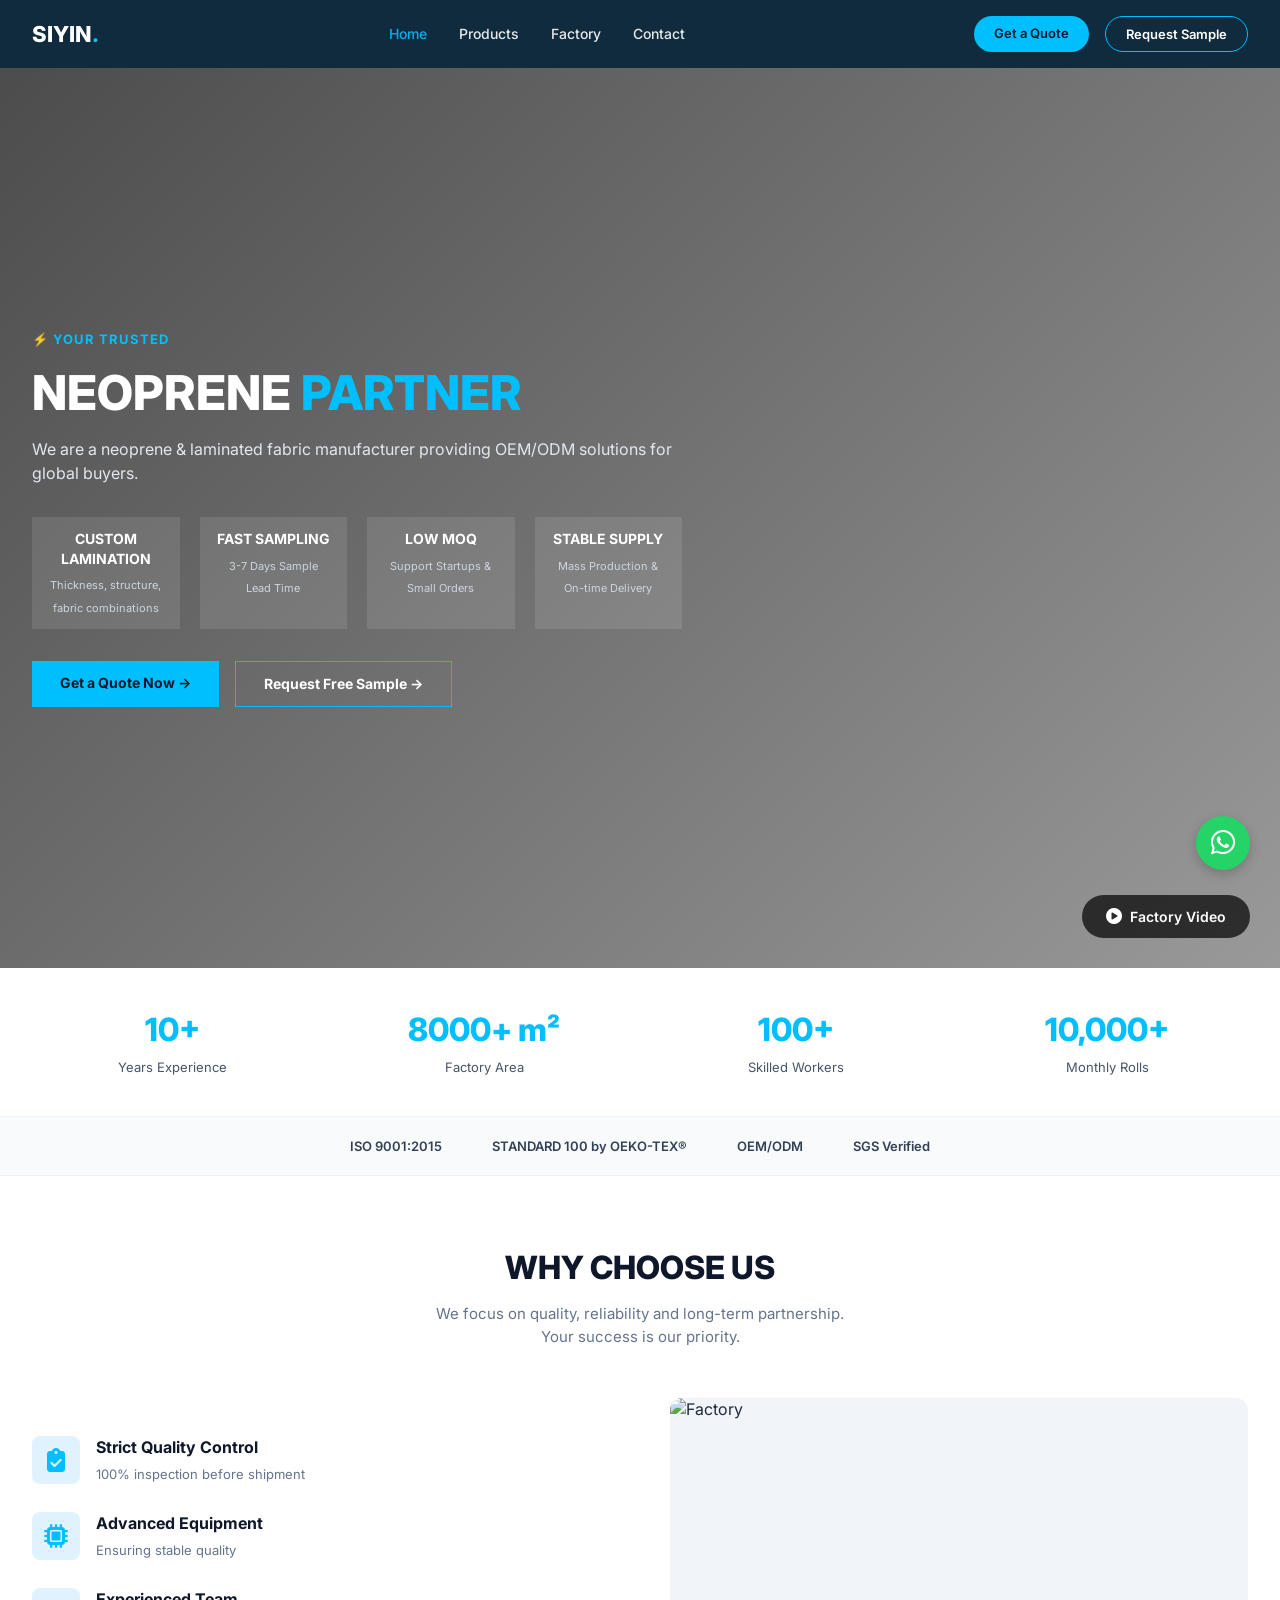
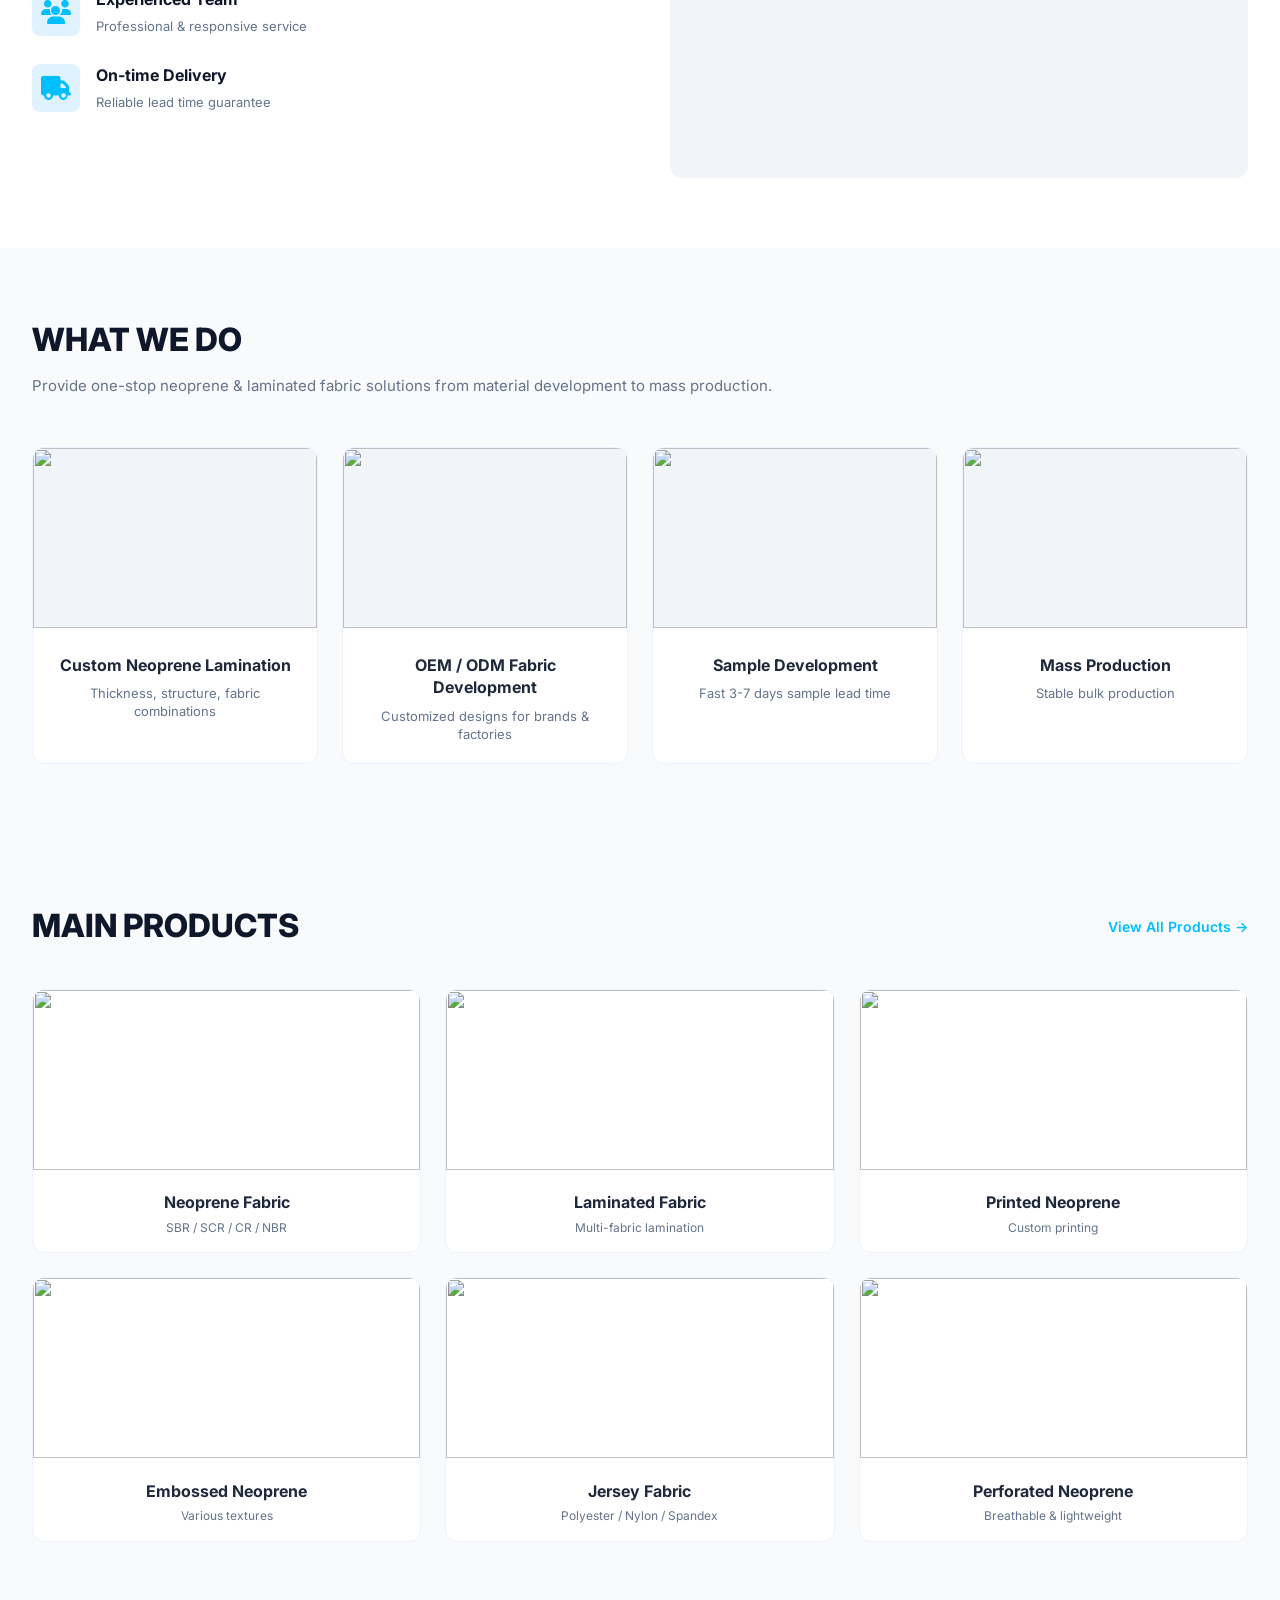
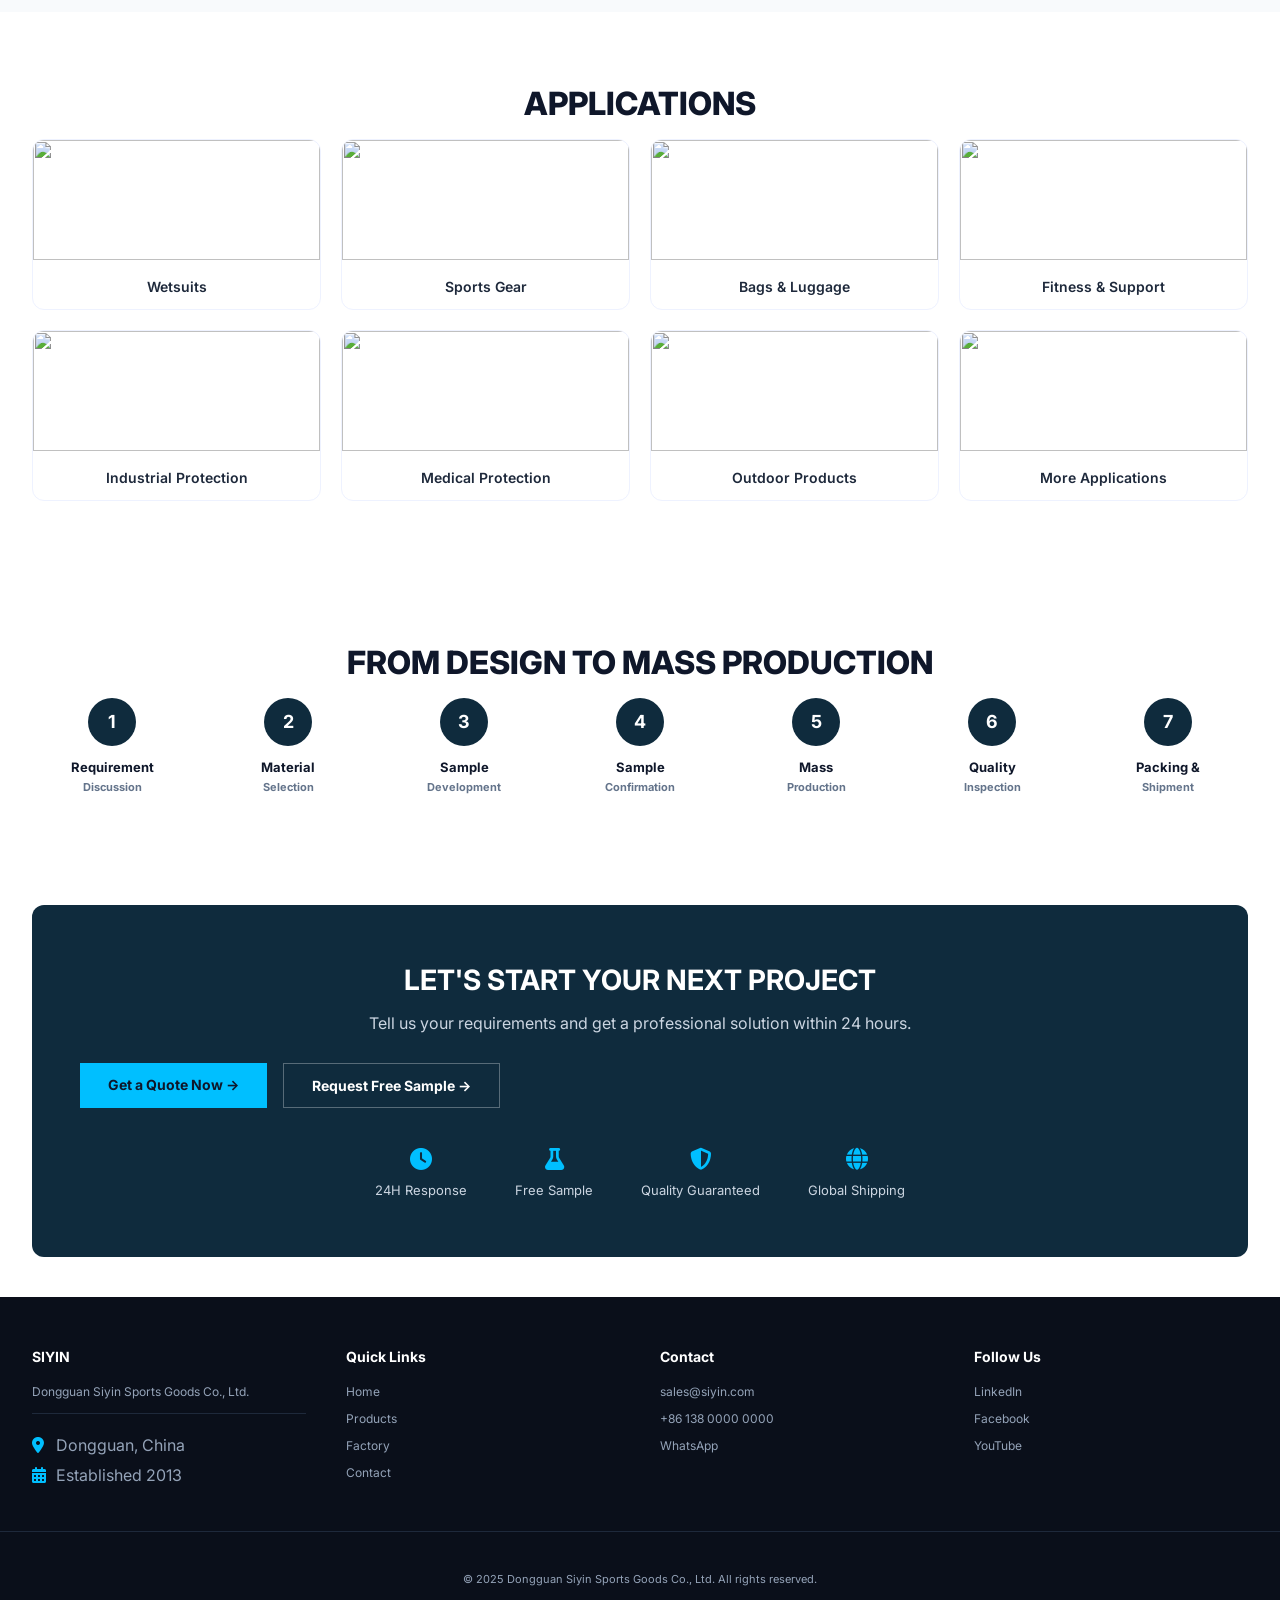
==== commit 58ef7847: "Refactor CSS comments and improve styles Updated comments for clarity and adjusted styles for consis" ====
--- a/index.html
+++ b/index.html
@@ -24,7 +24,7 @@
 .nav-quote{background:#00bfff;color:#0f172a}
 .nav-sample{border:1px solid #00bfff;color:#fff}
 
-/* HERO - 工厂照片作为背景图 */
+/* HERO - 工厂照片作为背景图，文字居左 */
 .hero{position:relative;min-height:100vh;display:flex;align-items:center;background:url('https://placehold.co/1920x1080/1e4a6f/white?text=Factory+Background') center/cover no-repeat}
 .hero-overlay{position:absolute;top:0;left:0;width:100%;height:100%;background:linear-gradient(135deg,rgba(0,0,0,0.7) 0%,rgba(0,0,0,0.4) 100%)}
 .hero .container{position:relative;z-index:2;width:100%}
@@ -37,8 +37,6 @@
 .hero-tag{background:rgba(255,255,255,0.1);padding:12px 16px;text-align:center}
 .hero-tag strong{display:block;font-size:14px;font-weight:700;color:#fff;margin-bottom:4px}
 .hero-tag small{font-size:11px;color:#cbd5e1}
-
-/* 按钮 - 方框样式 */
 .btn-group{display:flex;gap:16px;flex-wrap:wrap}
 .btn{padding:12px 28px;font-weight:700;font-size:14px;cursor:pointer;border:none;text-decoration:none;display:inline-block;text-align:center}
 .btn-primary{background:#00bfff;color:#0f172a}
@@ -46,7 +44,7 @@
 .btn-primary:hover{background:#0099cc}
 .btn-outline:hover{background:rgba(0,191,255,0.1)}
 
-/* 右下角视频按钮 */
+/* 右下角视频按钮 - 对齐 */
 .video-btn-corner{position:absolute;bottom:30px;right:30px;background:rgba(0,0,0,0.7);backdrop-filter:blur(4px);padding:12px 24px;border-radius:40px;display:flex;align-items:center;gap:8px;text-decoration:none;color:#fff;font-size:14px;font-weight:600;z-index:10}
 .video-btn-corner:hover{background:#00bfff;color:#0f172a}
 .video-btn-corner i{font-size:16px}
@@ -68,7 +66,7 @@
 .section-title-center{font-size:32px;font-weight:800;color:#0f172a;margin-bottom:12px;text-align:center}
 .section-subtitle-center{color:#64748b;font-size:15px;max-width:700px;margin:0 auto 50px;text-align:center;line-height:1.5}
 .section-title-left{font-size:32px;font-weight:800;color:#0f172a;margin-bottom:12px;text-align:left}
-.section-subtitle-left{color:#64748b;font-size:15px;max-width:700px;margin-bottom:50px;text-align:left;line-height:1.5}
+.section-subtitle-left{color:#64748b;font-size:15px;margin-bottom:50px;text-align:left;line-height:1.5}
 
 /* WHY CHOOSE US */
 .why-wrapper{display:flex;gap:60px;align-items:center}
@@ -89,12 +87,6 @@
 .what-card h3{font-size:16px;font-weight:700;margin-bottom:8px}
 .what-card p{font-size:13px;color:#64748b}
 
-/* APPLICATIONS */
-.apps-grid{display:grid;grid-template-columns:repeat(4,1fr);gap:20px}
-.app-card{background:#fff;border-radius:12px;border:1px solid #eef2ff;overflow:hidden;text-align:center}
-.app-card img{width:100%;height:120px;object-fit:cover}
-.app-card h4{font-size:14px;font-weight:600;padding:12px}
-
 /* MAIN PRODUCTS */
 .products-header{display:flex;justify-content:space-between;align-items:center;margin-bottom:40px;flex-wrap:wrap}
 .products-header h2{margin-bottom:0}
@@ -106,12 +98,18 @@
 .product-info h4{font-size:16px;font-weight:700;margin-bottom:6px}
 .product-info p{font-size:12px;color:#64748b}
 
-/* PROCESS */
+/* APPLICATIONS */
+.apps-grid{display:grid;grid-template-columns:repeat(4,1fr);gap:20px}
+.app-card{background:#fff;border-radius:12px;border:1px solid #eef2ff;overflow:hidden;text-align:center}
+.app-card img{width:100%;height:120px;object-fit:cover}
+.app-card h4{font-size:14px;font-weight:600;padding:12px}
+
+/* PROCESS - 字体全部加粗统一 */
 .process-steps{display:flex;justify-content:space-between;gap:16px;flex-wrap:wrap}
 .process-step{flex:1;text-align:center;min-width:100px}
 .step-number{width:48px;height:48px;background:#0f2b3d;color:#fff;border-radius:50%;display:flex;align-items:center;justify-content:center;font-weight:700;font-size:18px;margin:0 auto 12px}
-.process-step h4{font-size:13px;font-weight:700;margin-bottom:4px}
-.process-step p{font-size:11px;color:#64748b}
+.process-step h4{font-size:13px;font-weight:700;color:#0f172a;margin-bottom:4px}
+.process-step p{font-size:11px;font-weight:700;color:#64748b}
 
 /* CTA */
 .cta-box{background:#0f2b3d;color:#fff;padding:56px 48px;text-align:center;border-radius:12px;margin:40px auto}
@@ -175,7 +173,7 @@
   </div>
 </div>
 
-<!-- HERO - 工厂照片作为背景 -->
+<!-- HERO - 工厂照片作为背景，文字居左 -->
 <div class="hero">
   <div class="hero-overlay"></div>
   <div class="container">
@@ -195,7 +193,6 @@
       </div>
     </div>
   </div>
-  <!-- 右下角视频按钮 -->
   <a href="#" class="video-btn-corner" onclick="alert('播放工厂视频'); return false;"><i class="fas fa-play-circle"></i> Factory Video</a>
 </div>
 
@@ -236,7 +233,7 @@
   </div>
 </div>
 
-<!-- WHAT WE DO - 标题和副标题居左 -->
+<!-- WHAT WE DO - 标题和副标题居左，副文本放一行 -->
 <div class="section" style="background:#f8fafc">
   <div class="container">
     <h2 class="section-title-left">WHAT WE DO</h2>
@@ -246,6 +243,24 @@
       <div class="what-card"><img src="https://placehold.co/400x180/0f2b3d/white?text=OEM+ODM" class="what-img"><div class="what-content"><h3>OEM / ODM Fabric Development</h3><p>Customized designs for brands & factories</p></div></div>
       <div class="what-card"><img src="https://placehold.co/400x180/0f2b3d/white?text=Sample+Development" class="what-img"><div class="what-content"><h3>Sample Development</h3><p>Fast 3-7 days sample lead time</p></div></div>
       <div class="what-card"><img src="https://placehold.co/400x180/0f2b3d/white?text=Mass+Production" class="what-img"><div class="what-content"><h3>Mass Production</h3><p>Stable bulk production</p></div></div>
+    </div>
+  </div>
+</div>
+
+<!-- MAIN PRODUCTS - 移到 APPLICATIONS 上面 -->
+<div class="section" style="background:#f8fafc">
+  <div class="container">
+    <div class="products-header">
+      <h2 class="section-title-center" style="margin-bottom:0">MAIN PRODUCTS</h2>
+      <a href="products.html">View All Products →</a>
+    </div>
+    <div class="products-grid">
+      <div class="product-card"><img src="https://placehold.co/400x180/0f2b3d/white?text=Neoprene+Fabric"><div class="product-info"><h4>Neoprene Fabric</h4><p>SBR / SCR / CR / NBR</p></div></div>
+      <div class="product-card"><img src="https://placehold.co/400x180/0f2b3d/white?text=Laminated+Fabric"><div class="product-info"><h4>Laminated Fabric</h4><p>Multi-fabric lamination</p></div></div>
+      <div class="product-card"><img src="https://placehold.co/400x180/0f2b3d/white?text=Printed+Neoprene"><div class="product-info"><h4>Printed Neoprene</h4><p>Custom printing</p></div></div>
+      <div class="product-card"><img src="https://placehold.co/400x180/0f2b3d/white?text=Embossed+Neoprene"><div class="product-info"><h4>Embossed Neoprene</h4><p>Various textures</p></div></div>
+      <div class="product-card"><img src="https://placehold.co/400x180/0f2b3d/white?text=Jersey+Fabric"><div class="product-info"><h4>Jersey Fabric</h4><p>Polyester / Nylon / Spandex</p></div></div>
+      <div class="product-card"><img src="https://placehold.co/400x180/0f2b3d/white?text=Perforated+Neoprene"><div class="product-info"><h4>Perforated Neoprene</h4><p>Breathable & lightweight</p></div></div>
     </div>
   </div>
 </div>
@@ -267,25 +282,7 @@
   </div>
 </div>
 
-<!-- MAIN PRODUCTS -->
-<div class="section" style="background:#f8fafc">
-  <div class="container">
-    <div class="products-header">
-      <h2 class="section-title-center" style="margin-bottom:0">MAIN PRODUCTS</h2>
-      <a href="products.html">View All Products →</a>
-    </div>
-    <div class="products-grid">
-      <div class="product-card"><img src="https://placehold.co/400x180/0f2b3d/white?text=Neoprene+Fabric"><div class="product-info"><h4>Neoprene Fabric</h4><p>SBR / SCR / CR / NBR</p></div></div>
-      <div class="product-card"><img src="https://placehold.co/400x180/0f2b3d/white?text=Laminated+Fabric"><div class="product-info"><h4>Laminated Fabric</h4><p>Multi-fabric lamination</p></div></div>
-      <div class="product-card"><img src="https://placehold.co/400x180/0f2b3d/white?text=Printed+Neoprene"><div class="product-info"><h4>Printed Neoprene</h4><p>Custom printing</p></div></div>
-      <div class="product-card"><img src="https://placehold.co/400x180/0f2b3d/white?text=Embossed+Neoprene"><div class="product-info"><h4>Embossed Neoprene</h4><p>Various textures</p></div></div>
-      <div class="product-card"><img src="https://placehold.co/400x180/0f2b3d/white?text=Jersey+Fabric"><div class="product-info"><h4>Jersey Fabric</h4><p>Polyester / Nylon / Spandex</p></div></div>
-      <div class="product-card"><img src="https://placehold.co/400x180/0f2b3d/white?text=Perforated+Neoprene"><div class="product-info"><h4>Perforated Neoprene</h4><p>Breathable & lightweight</p></div></div>
-    </div>
-  </div>
-</div>
-
-<!-- FROM DESIGN TO MASS PRODUCTION -->
+<!-- FROM DESIGN TO MASS PRODUCTION - 字体全部加粗统一 -->
 <div class="section">
   <div class="container">
     <h2 class="section-title-center">FROM DESIGN TO MASS PRODUCTION</h2>
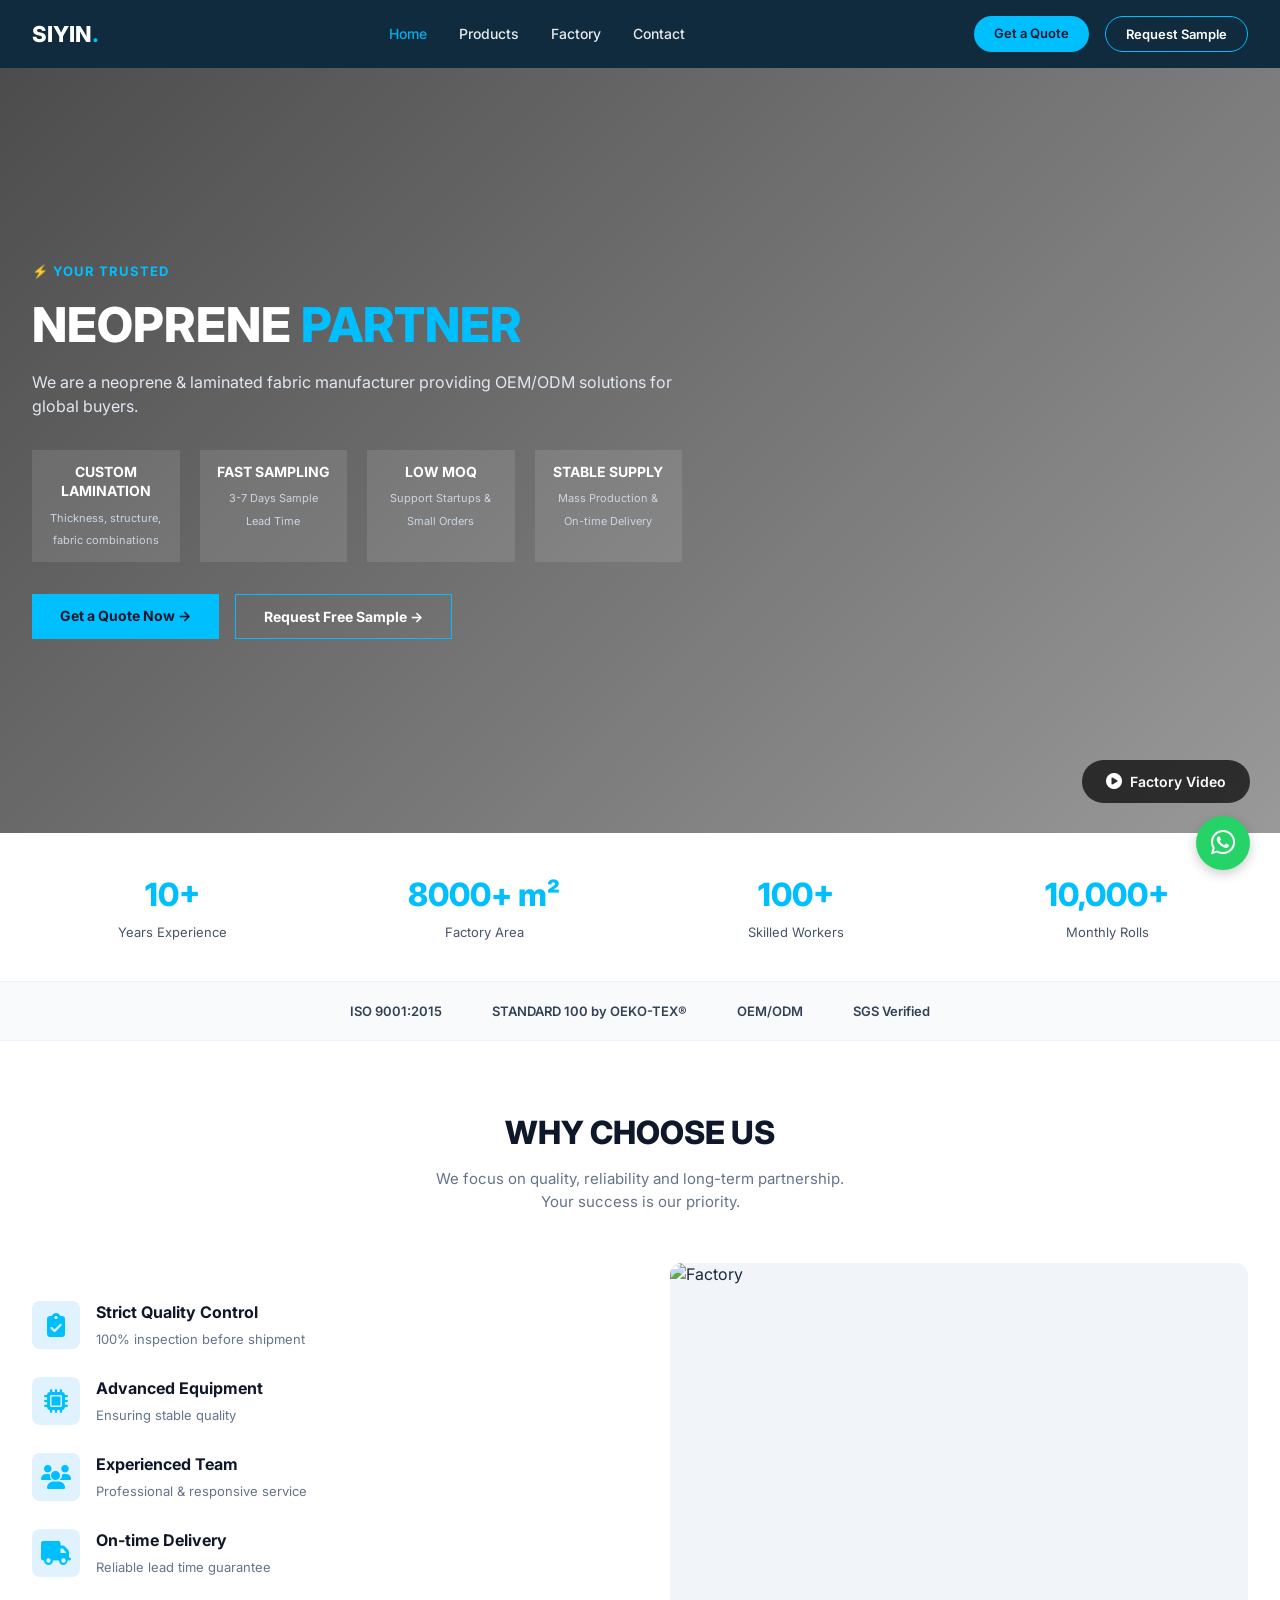
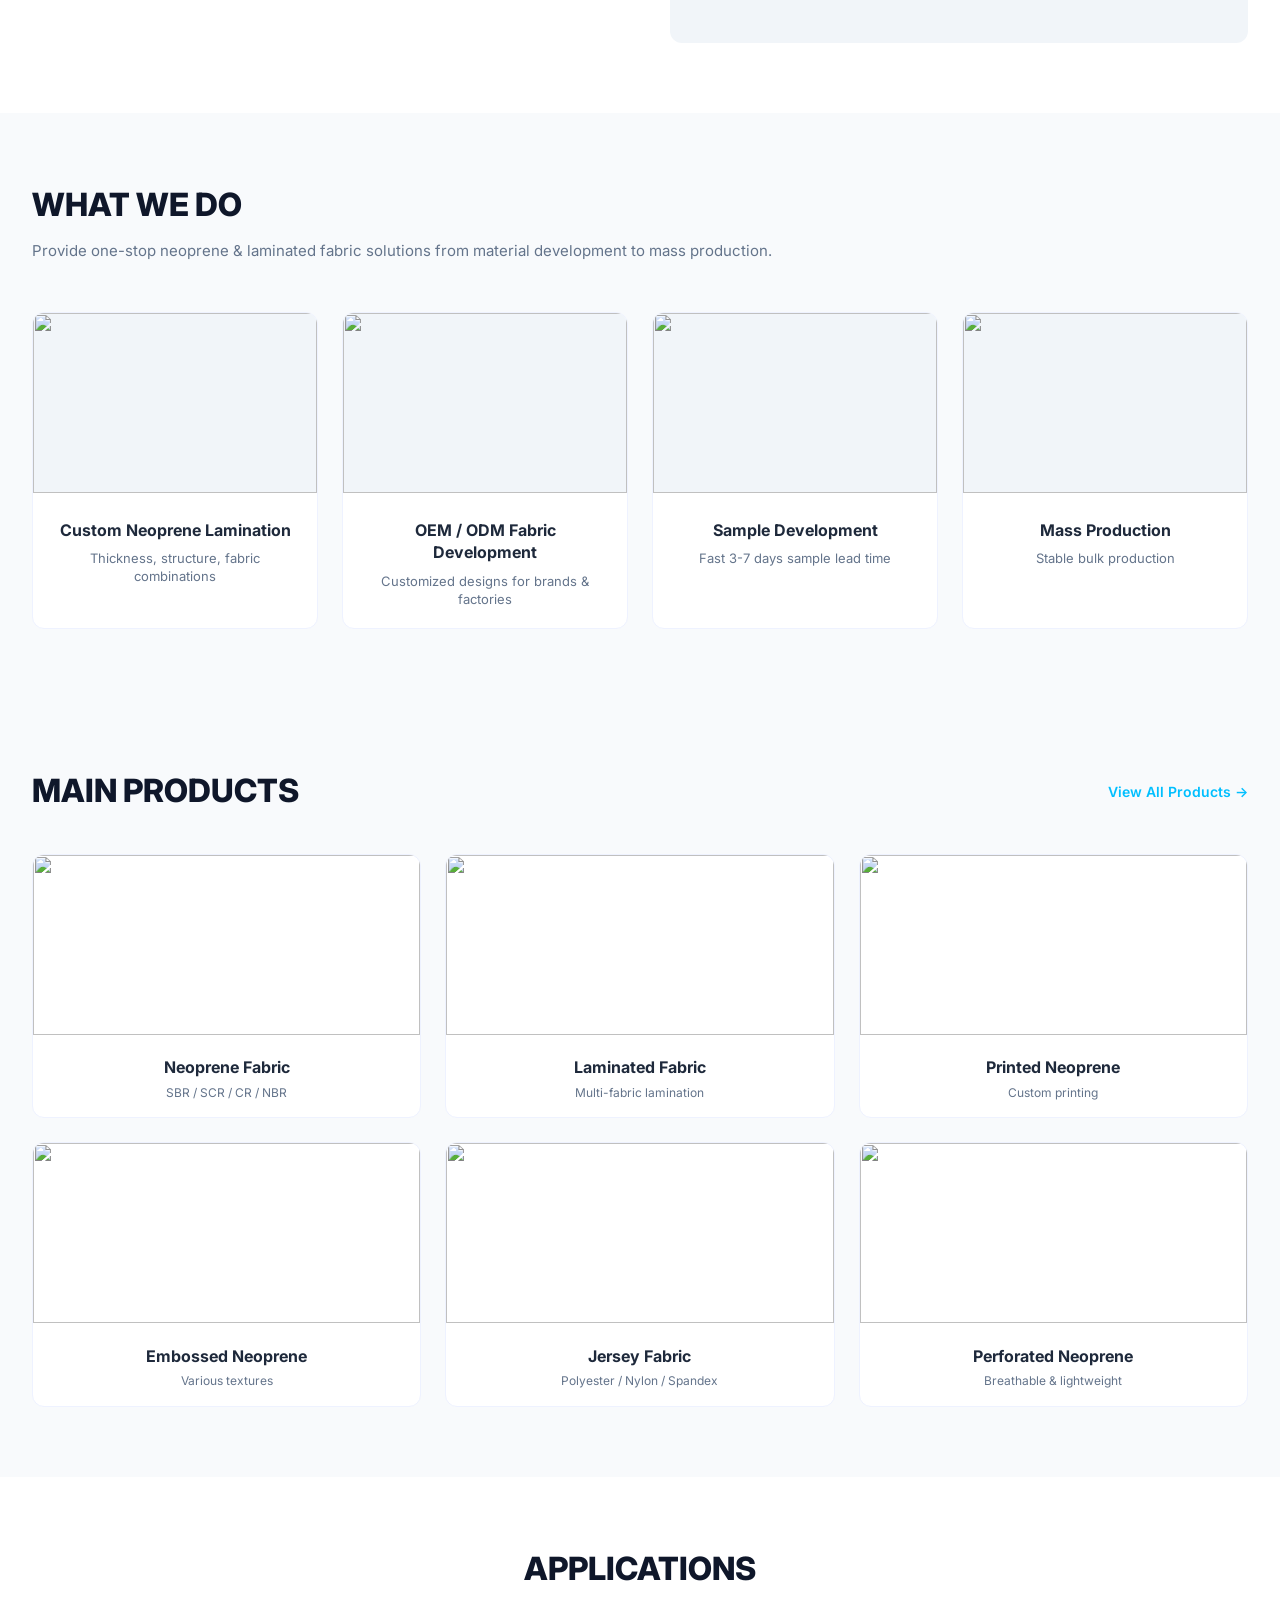
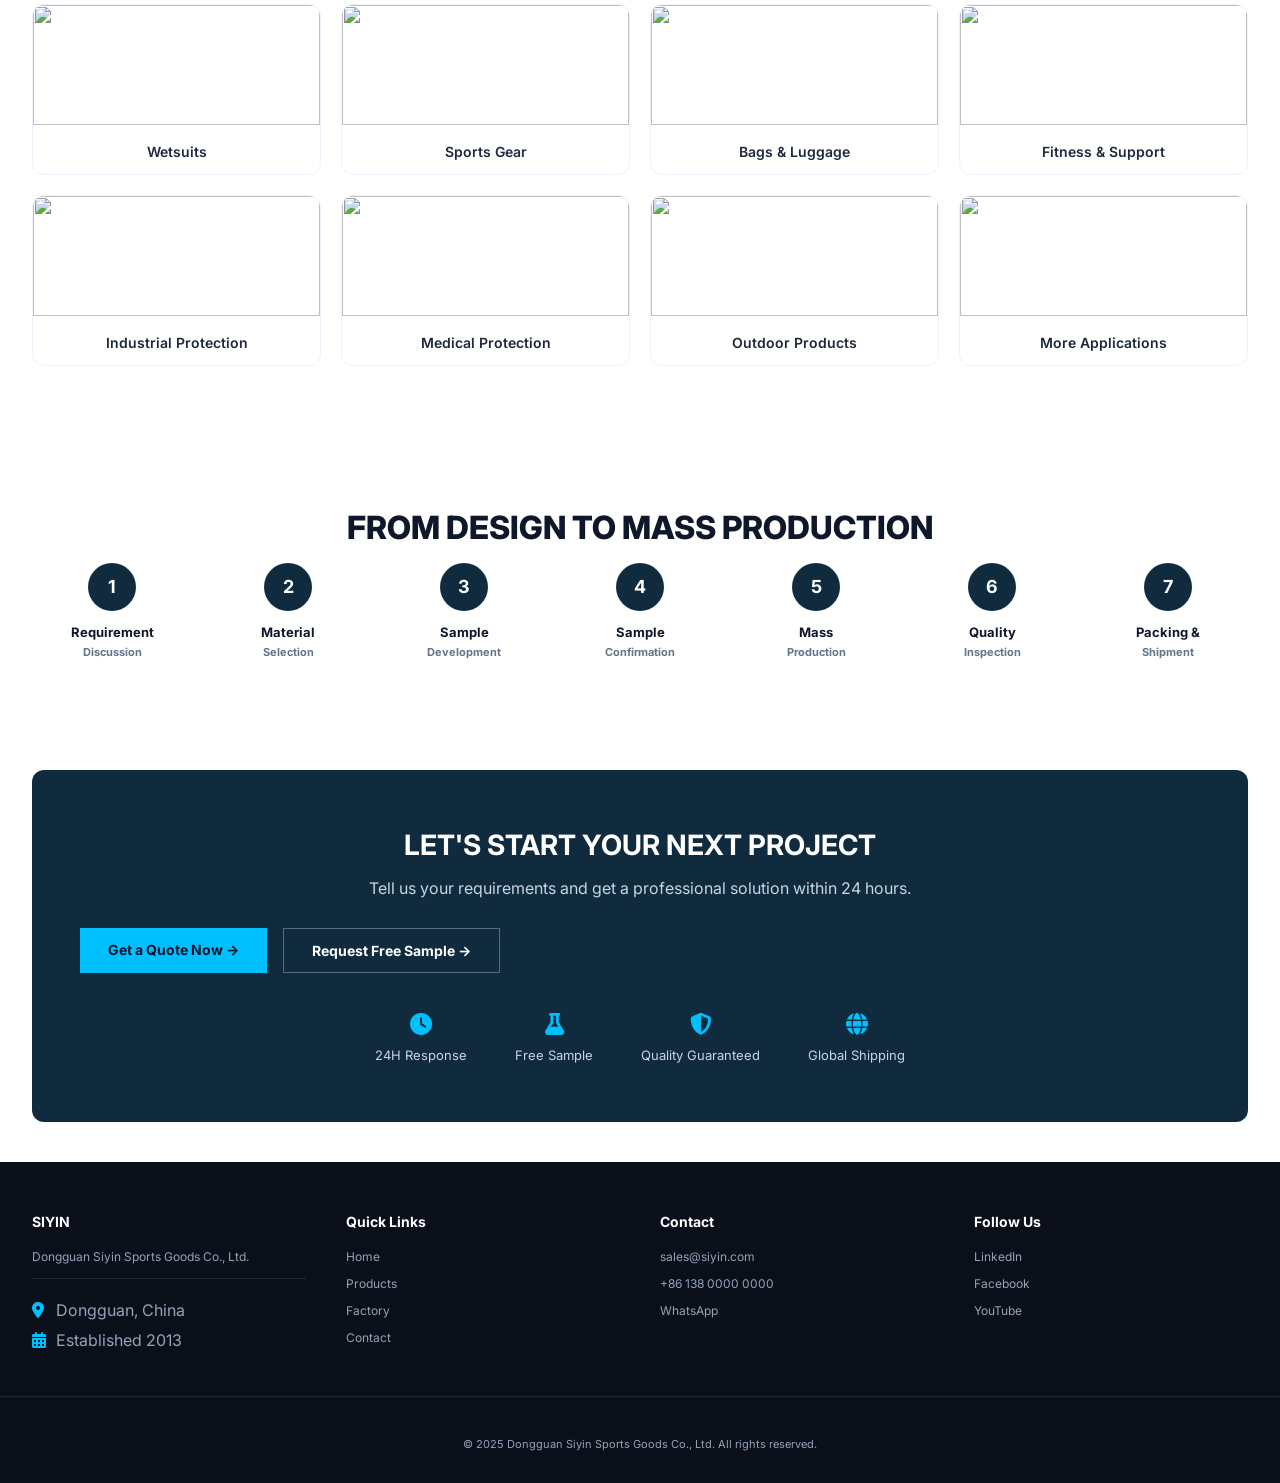
==== commit 76a51bc2: "Adjust hero section height and update comments" ====
--- a/index.html
+++ b/index.html
@@ -24,8 +24,8 @@
 .nav-quote{background:#00bfff;color:#0f172a}
 .nav-sample{border:1px solid #00bfff;color:#fff}
 
-/* HERO - 工厂照片作为背景图，文字居左 */
-.hero{position:relative;min-height:100vh;display:flex;align-items:center;background:url('https://placehold.co/1920x1080/1e4a6f/white?text=Factory+Background') center/cover no-repeat}
+/* HERO - 调整高度，不再占满全屏 */
+.hero{position:relative;min-height:85vh;display:flex;align-items:center;background:url('https://placehold.co/1920x1080/1e4a6f/white?text=Factory+Background') center/cover no-repeat}
 .hero-overlay{position:absolute;top:0;left:0;width:100%;height:100%;background:linear-gradient(135deg,rgba(0,0,0,0.7) 0%,rgba(0,0,0,0.4) 100%)}
 .hero .container{position:relative;z-index:2;width:100%}
 .hero-content{max-width:650px}
@@ -44,7 +44,7 @@
 .btn-primary:hover{background:#0099cc}
 .btn-outline:hover{background:rgba(0,191,255,0.1)}
 
-/* 右下角视频按钮 - 对齐 */
+/* 右下角视频按钮 */
 .video-btn-corner{position:absolute;bottom:30px;right:30px;background:rgba(0,0,0,0.7);backdrop-filter:blur(4px);padding:12px 24px;border-radius:40px;display:flex;align-items:center;gap:8px;text-decoration:none;color:#fff;font-size:14px;font-weight:600;z-index:10}
 .video-btn-corner:hover{background:#00bfff;color:#0f172a}
 .video-btn-corner i{font-size:16px}
@@ -233,7 +233,7 @@
   </div>
 </div>
 
-<!-- WHAT WE DO - 标题和副标题居左，副文本放一行 -->
+<!-- WHAT WE DO -->
 <div class="section" style="background:#f8fafc">
   <div class="container">
     <h2 class="section-title-left">WHAT WE DO</h2>
@@ -247,7 +247,7 @@
   </div>
 </div>
 
-<!-- MAIN PRODUCTS - 移到 APPLICATIONS 上面 -->
+<!-- MAIN PRODUCTS -->
 <div class="section" style="background:#f8fafc">
   <div class="container">
     <div class="products-header">
@@ -282,7 +282,7 @@
   </div>
 </div>
 
-<!-- FROM DESIGN TO MASS PRODUCTION - 字体全部加粗统一 -->
+<!-- FROM DESIGN TO MASS PRODUCTION -->
 <div class="section">
   <div class="container">
     <h2 class="section-title-center">FROM DESIGN TO MASS PRODUCTION</h2>
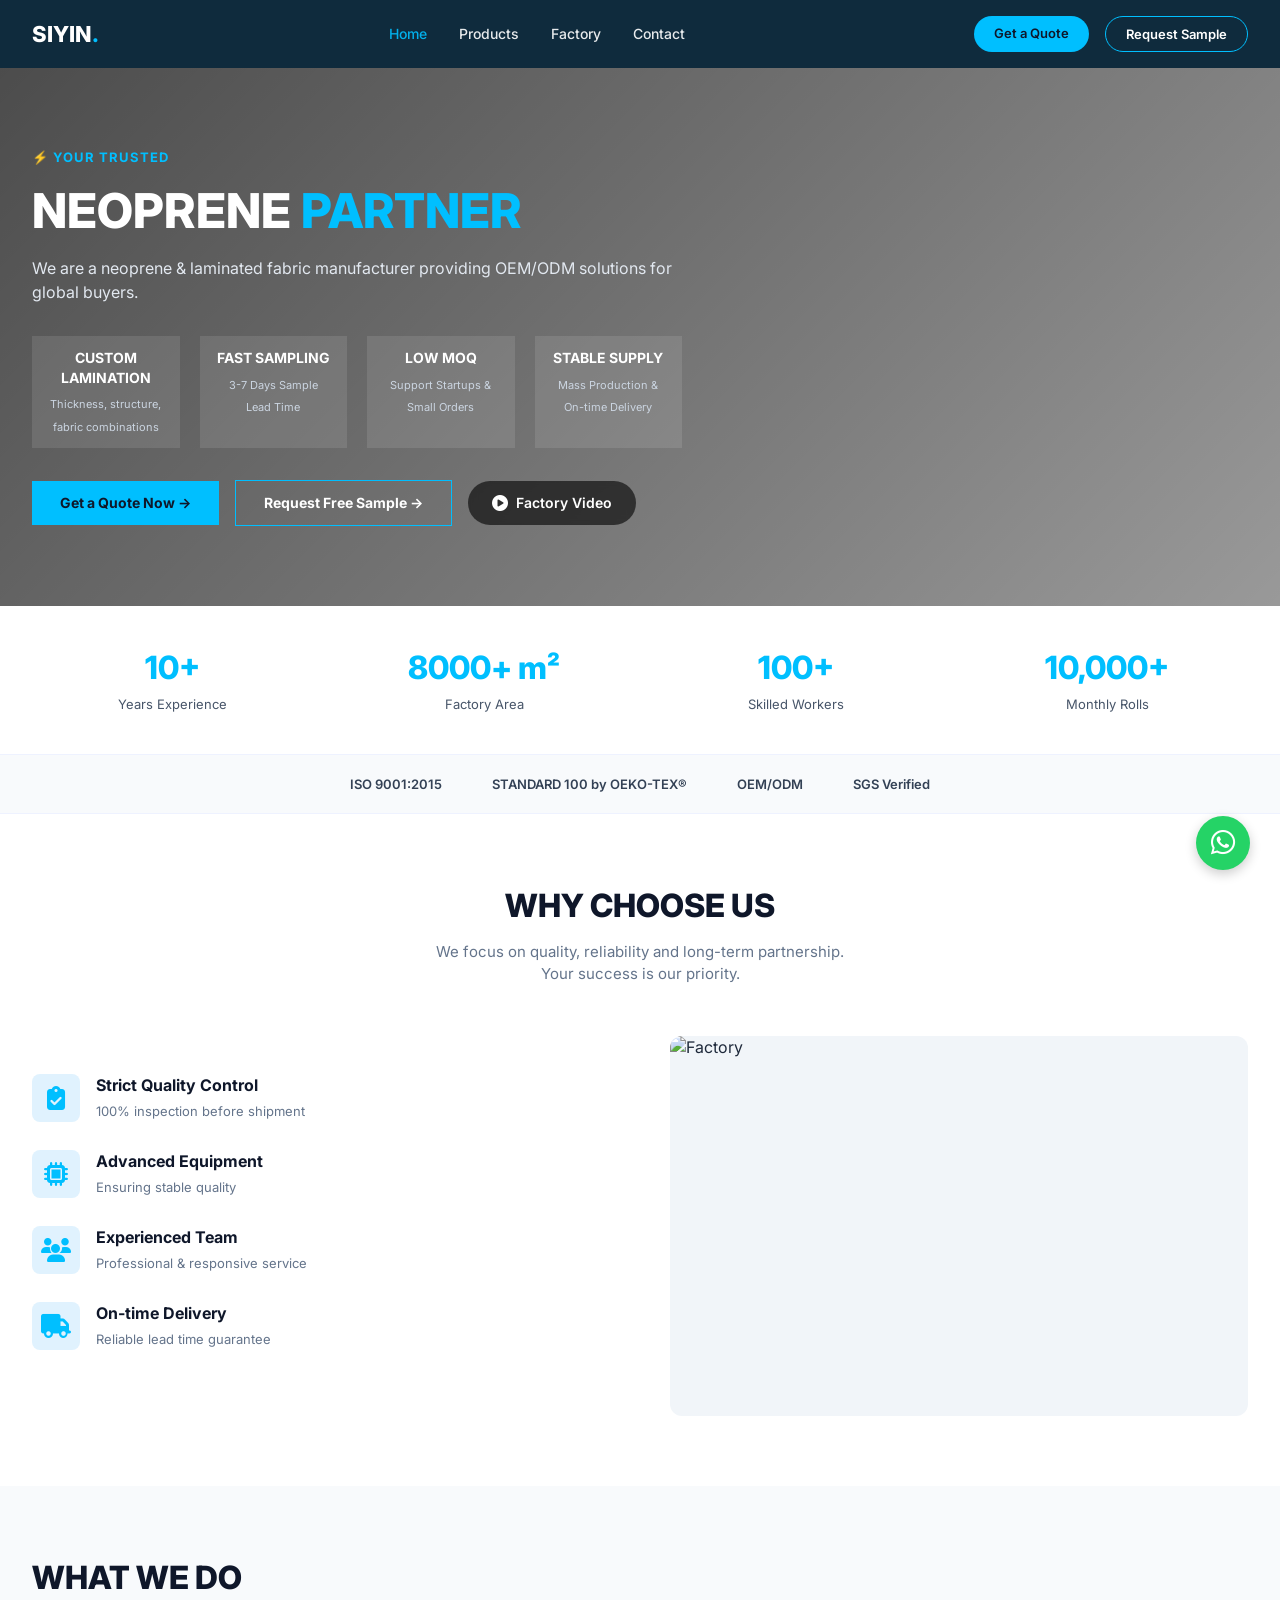
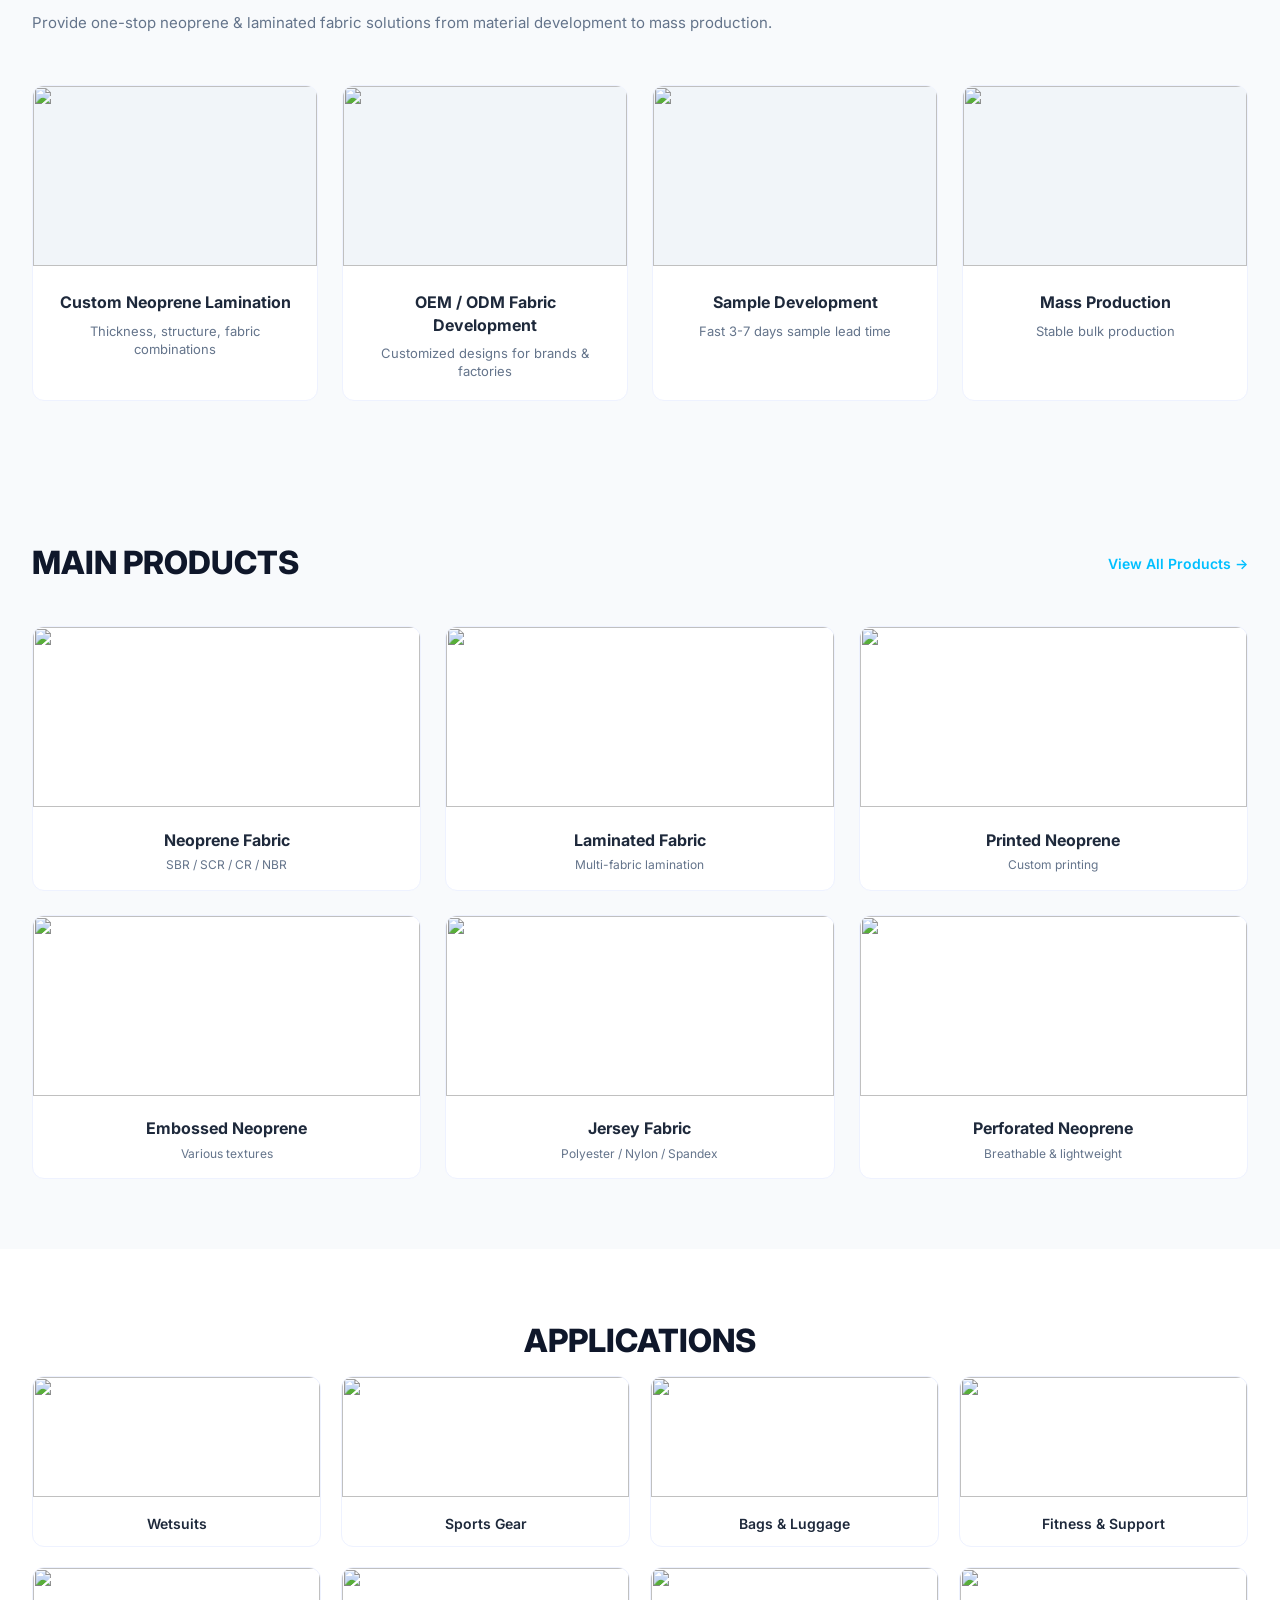
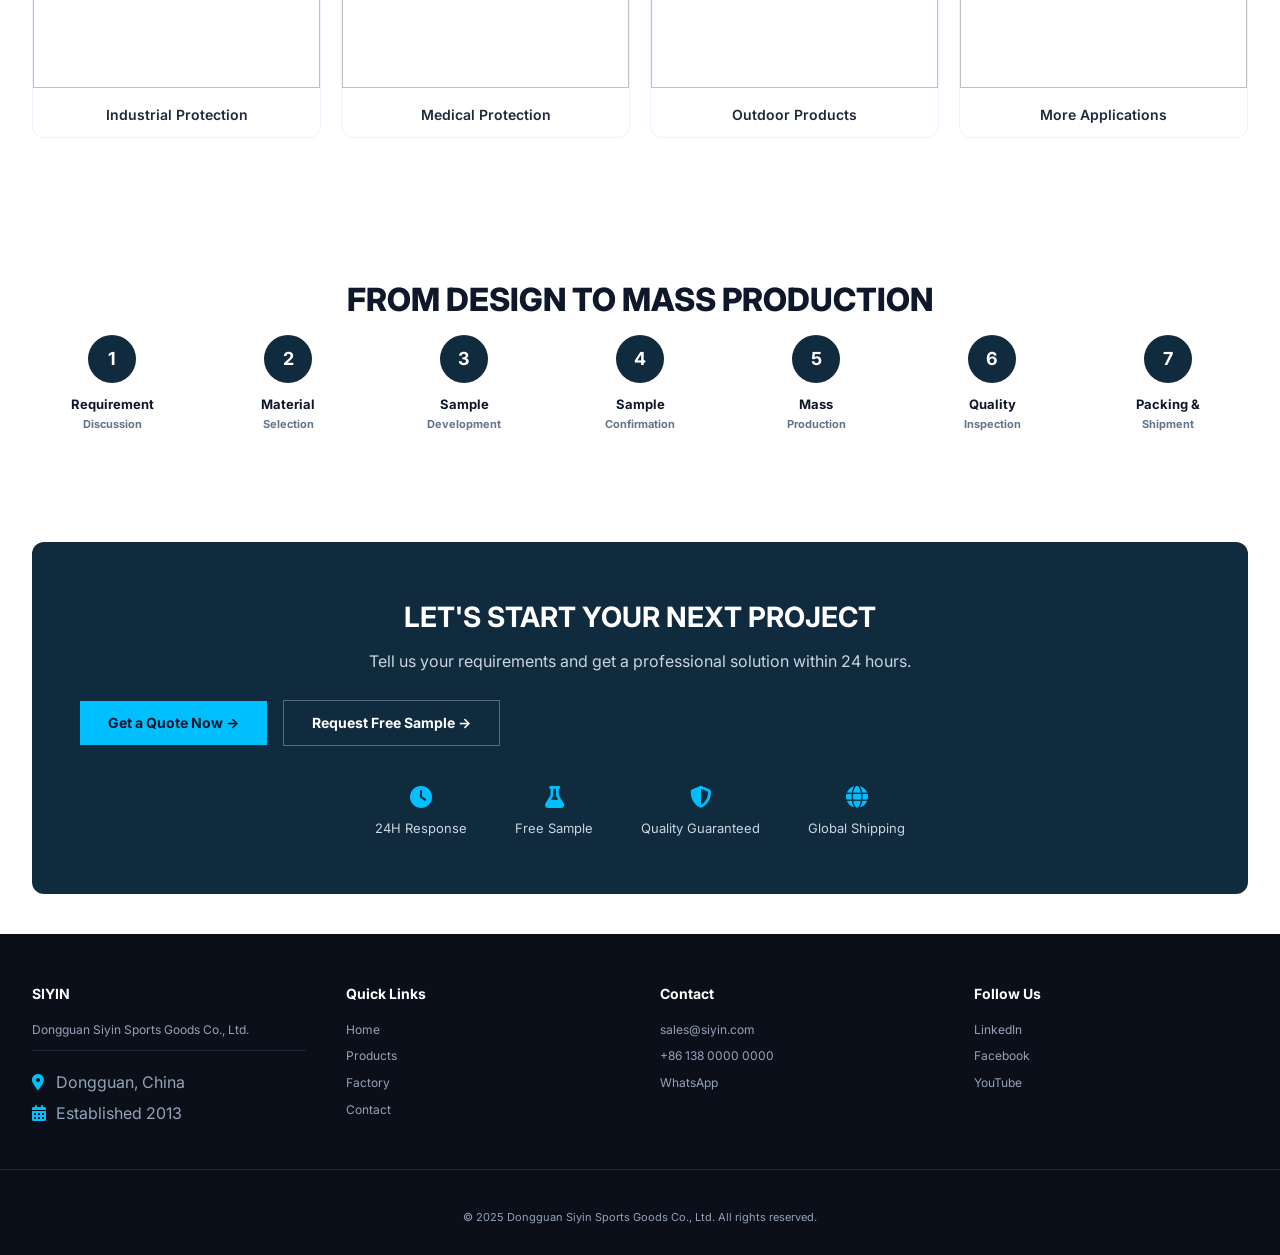
==== commit d03d47cf: "Refactor hero section and button styles Updated hero section styles to reduce height and added paddi" ====
--- a/index.html
+++ b/index.html
@@ -24,8 +24,8 @@
 .nav-quote{background:#00bfff;color:#0f172a}
 .nav-sample{border:1px solid #00bfff;color:#fff}
 
-/* HERO - 调整高度，不再占满全屏 */
-.hero{position:relative;min-height:85vh;display:flex;align-items:center;background:url('https://placehold.co/1920x1080/1e4a6f/white?text=Factory+Background') center/cover no-repeat}
+/* HERO - 刚好包裹内容，不占用多余空间 */
+.hero{position:relative;background:url('https://placehold.co/1920x1080/1e4a6f/white?text=Factory+Background') center/cover no-repeat;padding:80px 0}
 .hero-overlay{position:absolute;top:0;left:0;width:100%;height:100%;background:linear-gradient(135deg,rgba(0,0,0,0.7) 0%,rgba(0,0,0,0.4) 100%)}
 .hero .container{position:relative;z-index:2;width:100%}
 .hero-content{max-width:650px}
@@ -37,17 +37,15 @@
 .hero-tag{background:rgba(255,255,255,0.1);padding:12px 16px;text-align:center}
 .hero-tag strong{display:block;font-size:14px;font-weight:700;color:#fff;margin-bottom:4px}
 .hero-tag small{font-size:11px;color:#cbd5e1}
-.btn-group{display:flex;gap:16px;flex-wrap:wrap}
+.btn-group{display:flex;gap:16px;flex-wrap:wrap;align-items:center}
 .btn{padding:12px 28px;font-weight:700;font-size:14px;cursor:pointer;border:none;text-decoration:none;display:inline-block;text-align:center}
 .btn-primary{background:#00bfff;color:#0f172a}
 .btn-outline{background:transparent;border:1px solid #00bfff;color:#fff}
 .btn-primary:hover{background:#0099cc}
 .btn-outline:hover{background:rgba(0,191,255,0.1)}
-
-/* 右下角视频按钮 */
-.video-btn-corner{position:absolute;bottom:30px;right:30px;background:rgba(0,0,0,0.7);backdrop-filter:blur(4px);padding:12px 24px;border-radius:40px;display:flex;align-items:center;gap:8px;text-decoration:none;color:#fff;font-size:14px;font-weight:600;z-index:10}
-.video-btn-corner:hover{background:#00bfff;color:#0f172a}
-.video-btn-corner i{font-size:16px}
+.video-btn{display:inline-flex;align-items:center;gap:8px;background:rgba(0,0,0,0.6);backdrop-filter:blur(4px);padding:12px 24px;border-radius:40px;text-decoration:none;color:#fff;font-size:14px;font-weight:600}
+.video-btn:hover{background:#00bfff;color:#0f172a}
+.video-btn i{font-size:16px}
 
 /* 统计数据 */
 .stats-bar{background:#fff;padding:40px 0;border-bottom:1px solid #eef2ff}
@@ -150,7 +148,6 @@
 .cta-box{padding:35px 20px}
 .cta-box h2{font-size:24px}
 .footer-grid{grid-template-columns:1fr;text-align:center}
-.video-btn-corner{bottom:15px;right:15px;padding:8px 16px;font-size:12px}
 }
 </style>
 </head>
@@ -173,7 +170,7 @@
   </div>
 </div>
 
-<!-- HERO - 工厂照片作为背景，文字居左 -->
+<!-- HERO - 刚好包裹内容，不占用多余空间 -->
 <div class="hero">
   <div class="hero-overlay"></div>
   <div class="container">
@@ -190,10 +187,10 @@
       <div class="btn-group">
         <a href="contact.html" class="btn btn-primary">Get a Quote Now →</a>
         <a href="contact.html" class="btn btn-outline">Request Free Sample →</a>
+        <a href="#" class="video-btn" onclick="alert('播放工厂视频'); return false;"><i class="fas fa-play-circle"></i> Factory Video</a>
       </div>
     </div>
   </div>
-  <a href="#" class="video-btn-corner" onclick="alert('播放工厂视频'); return false;"><i class="fas fa-play-circle"></i> Factory Video</a>
 </div>
 
 <!-- 统计数据 -->
